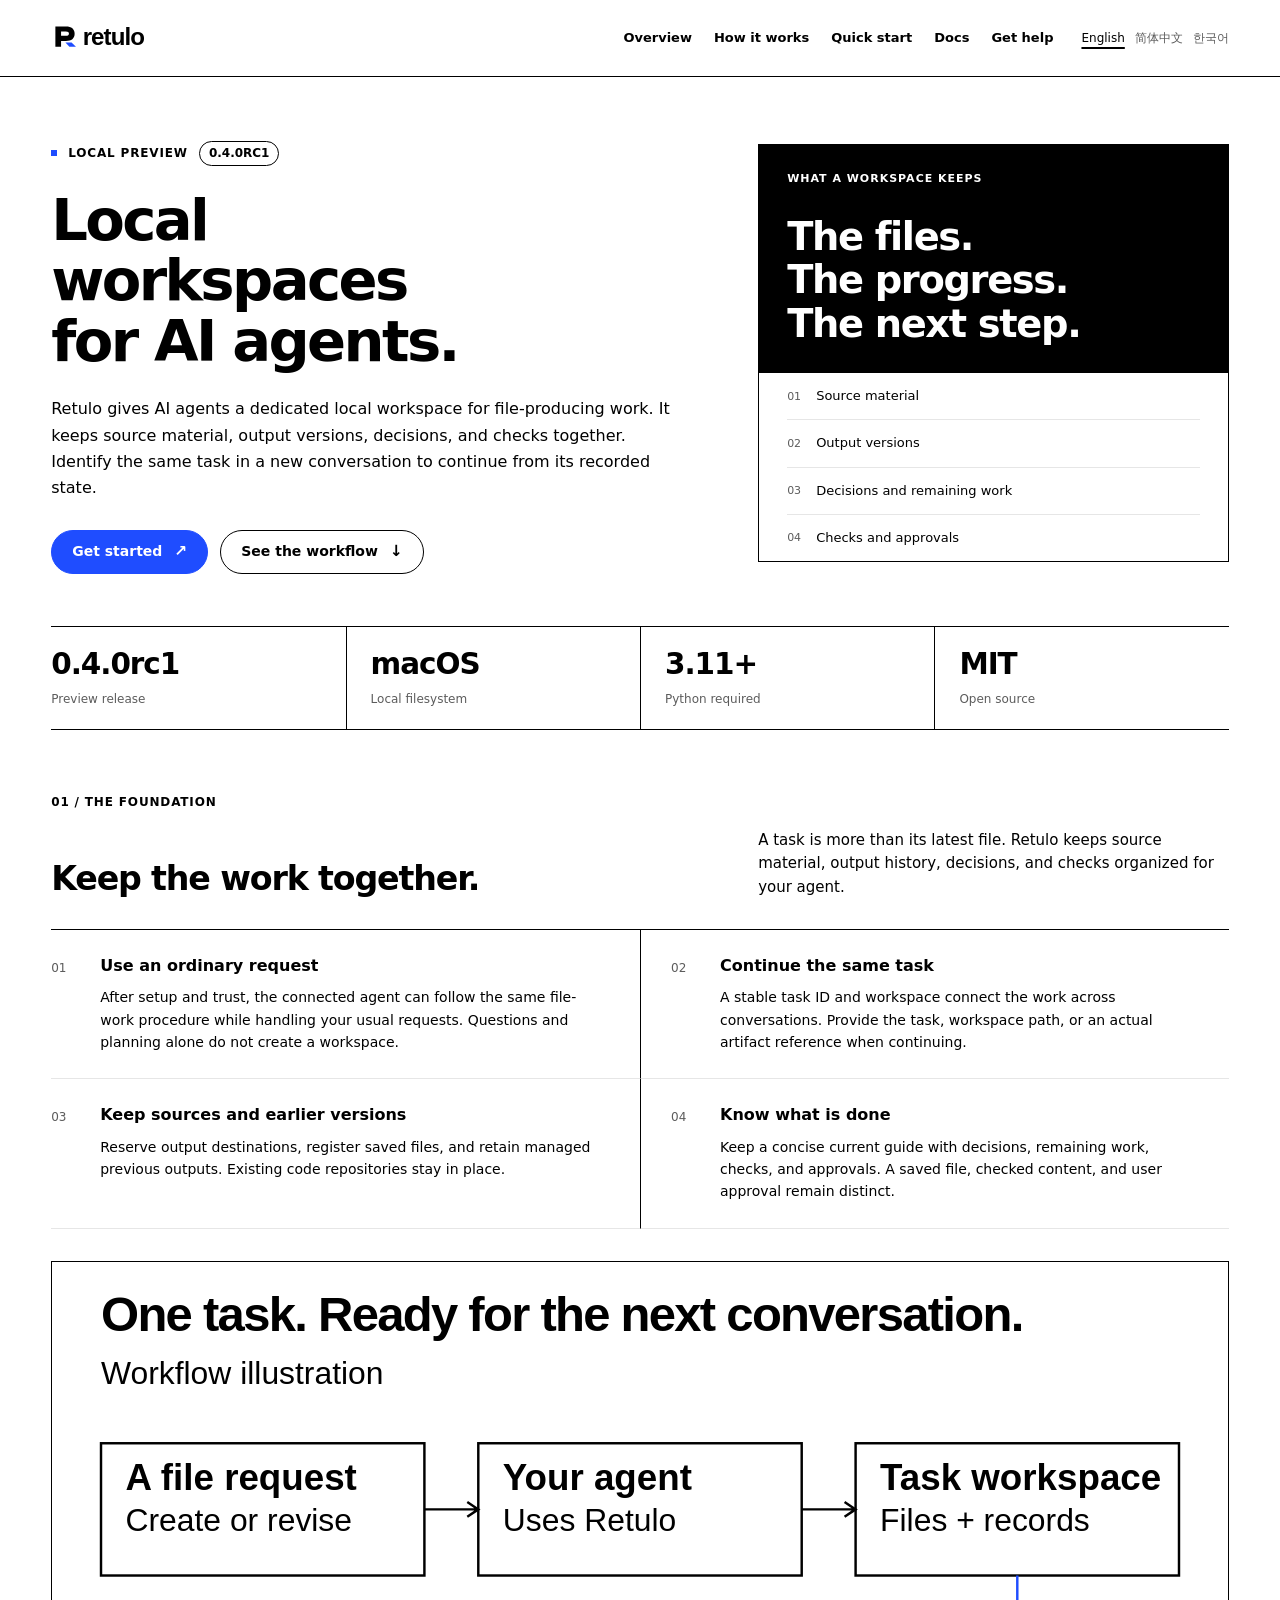
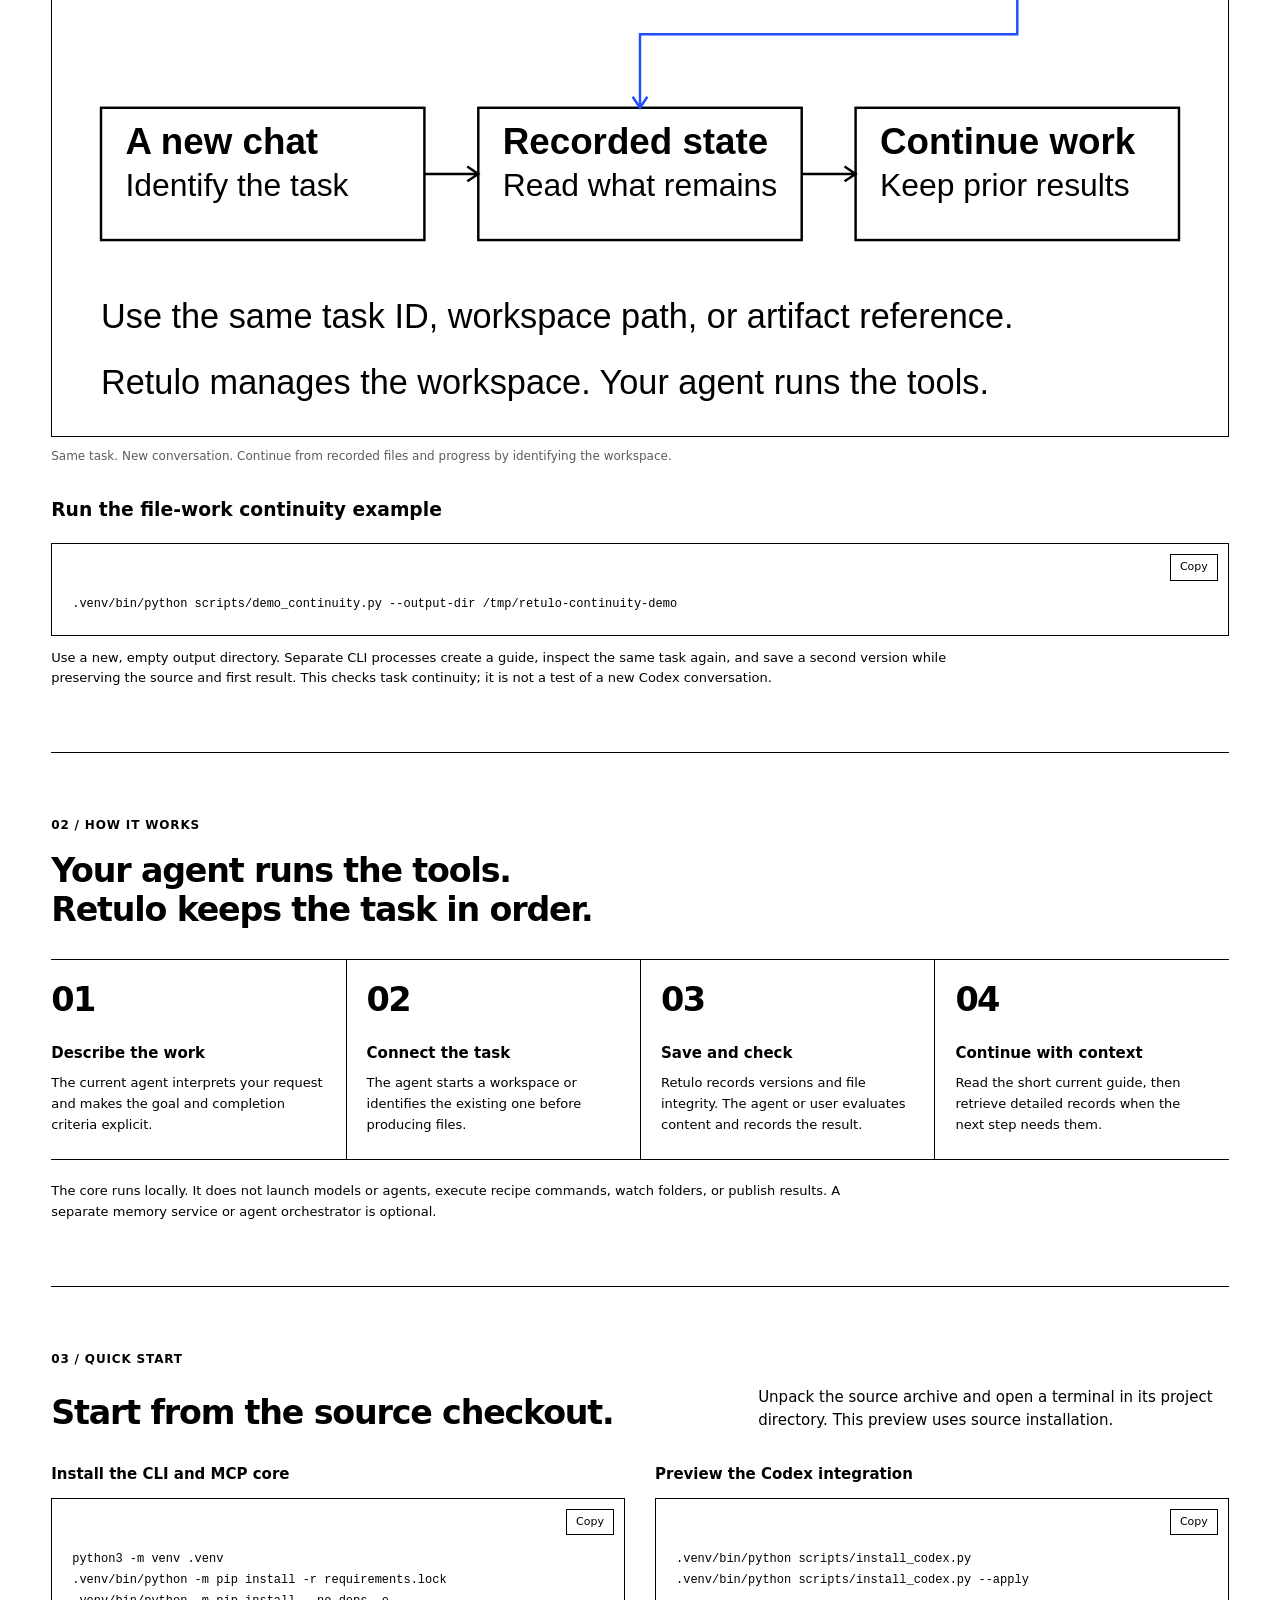
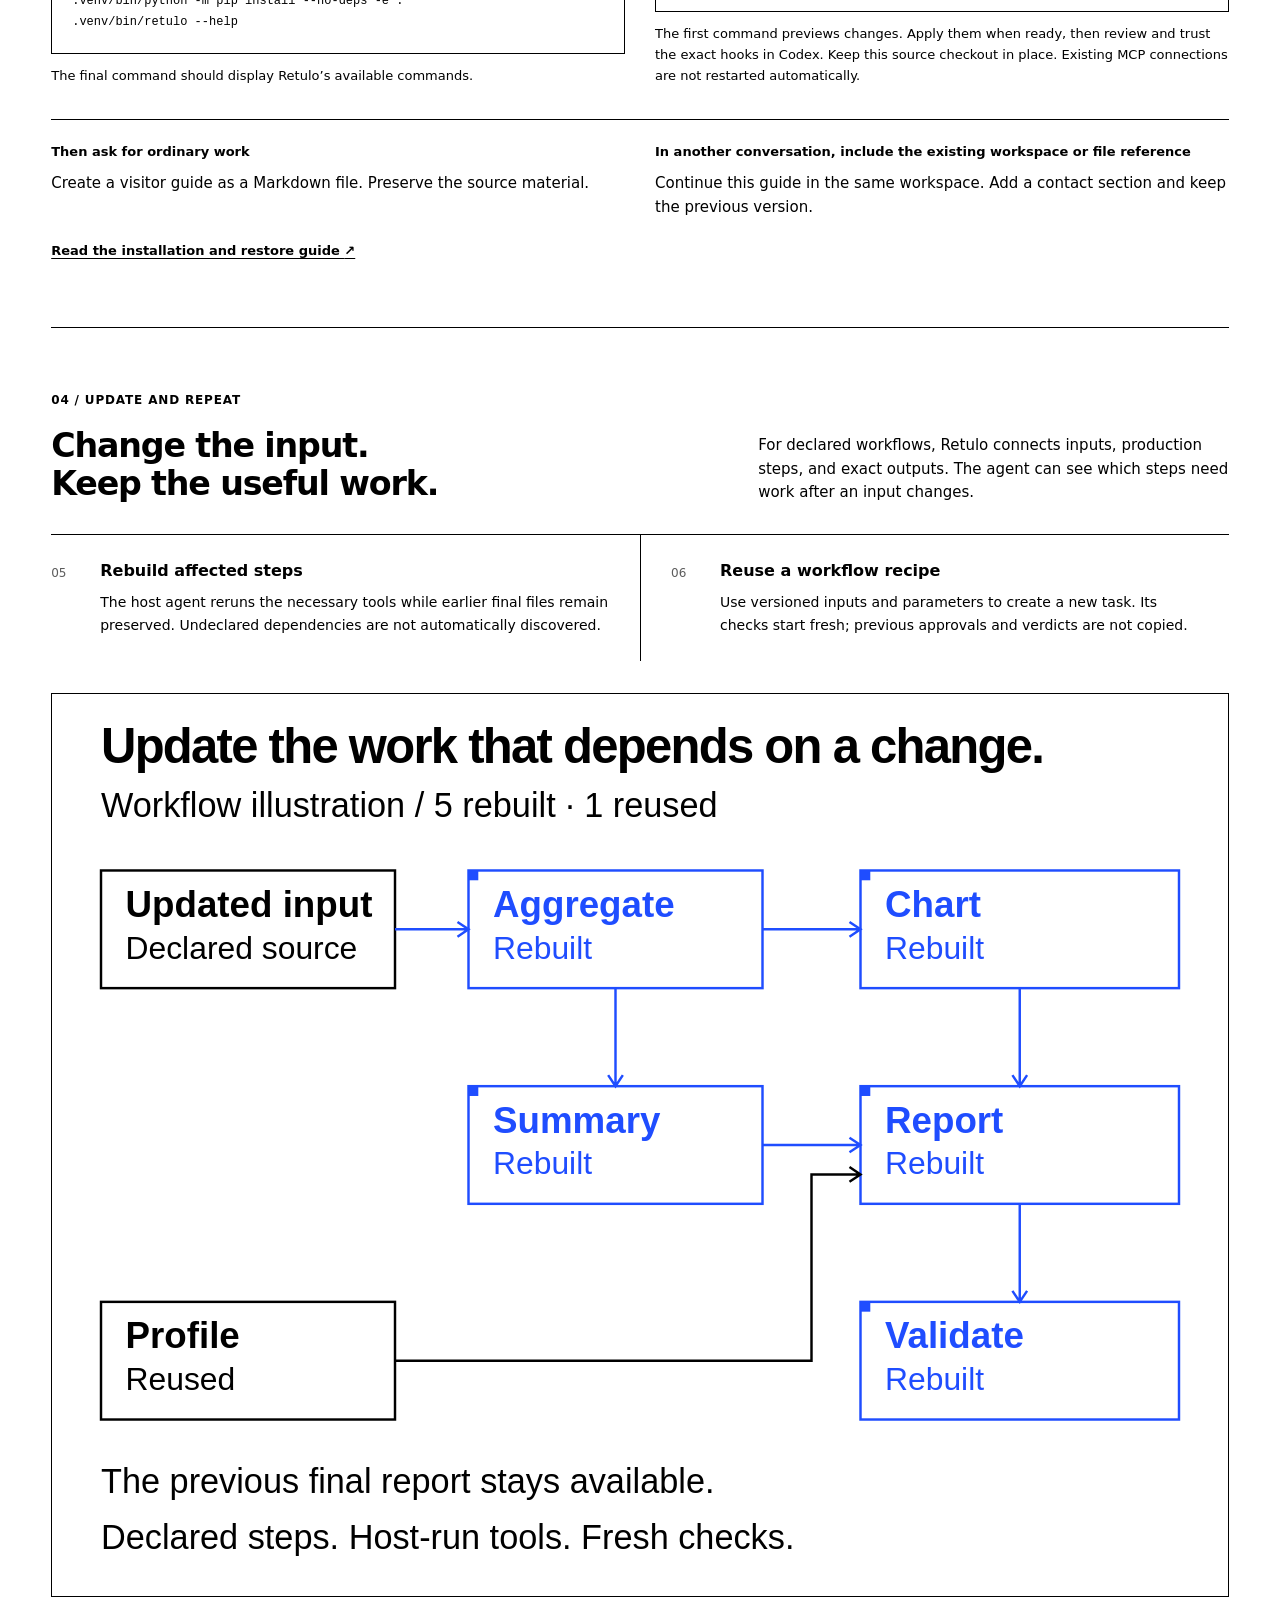
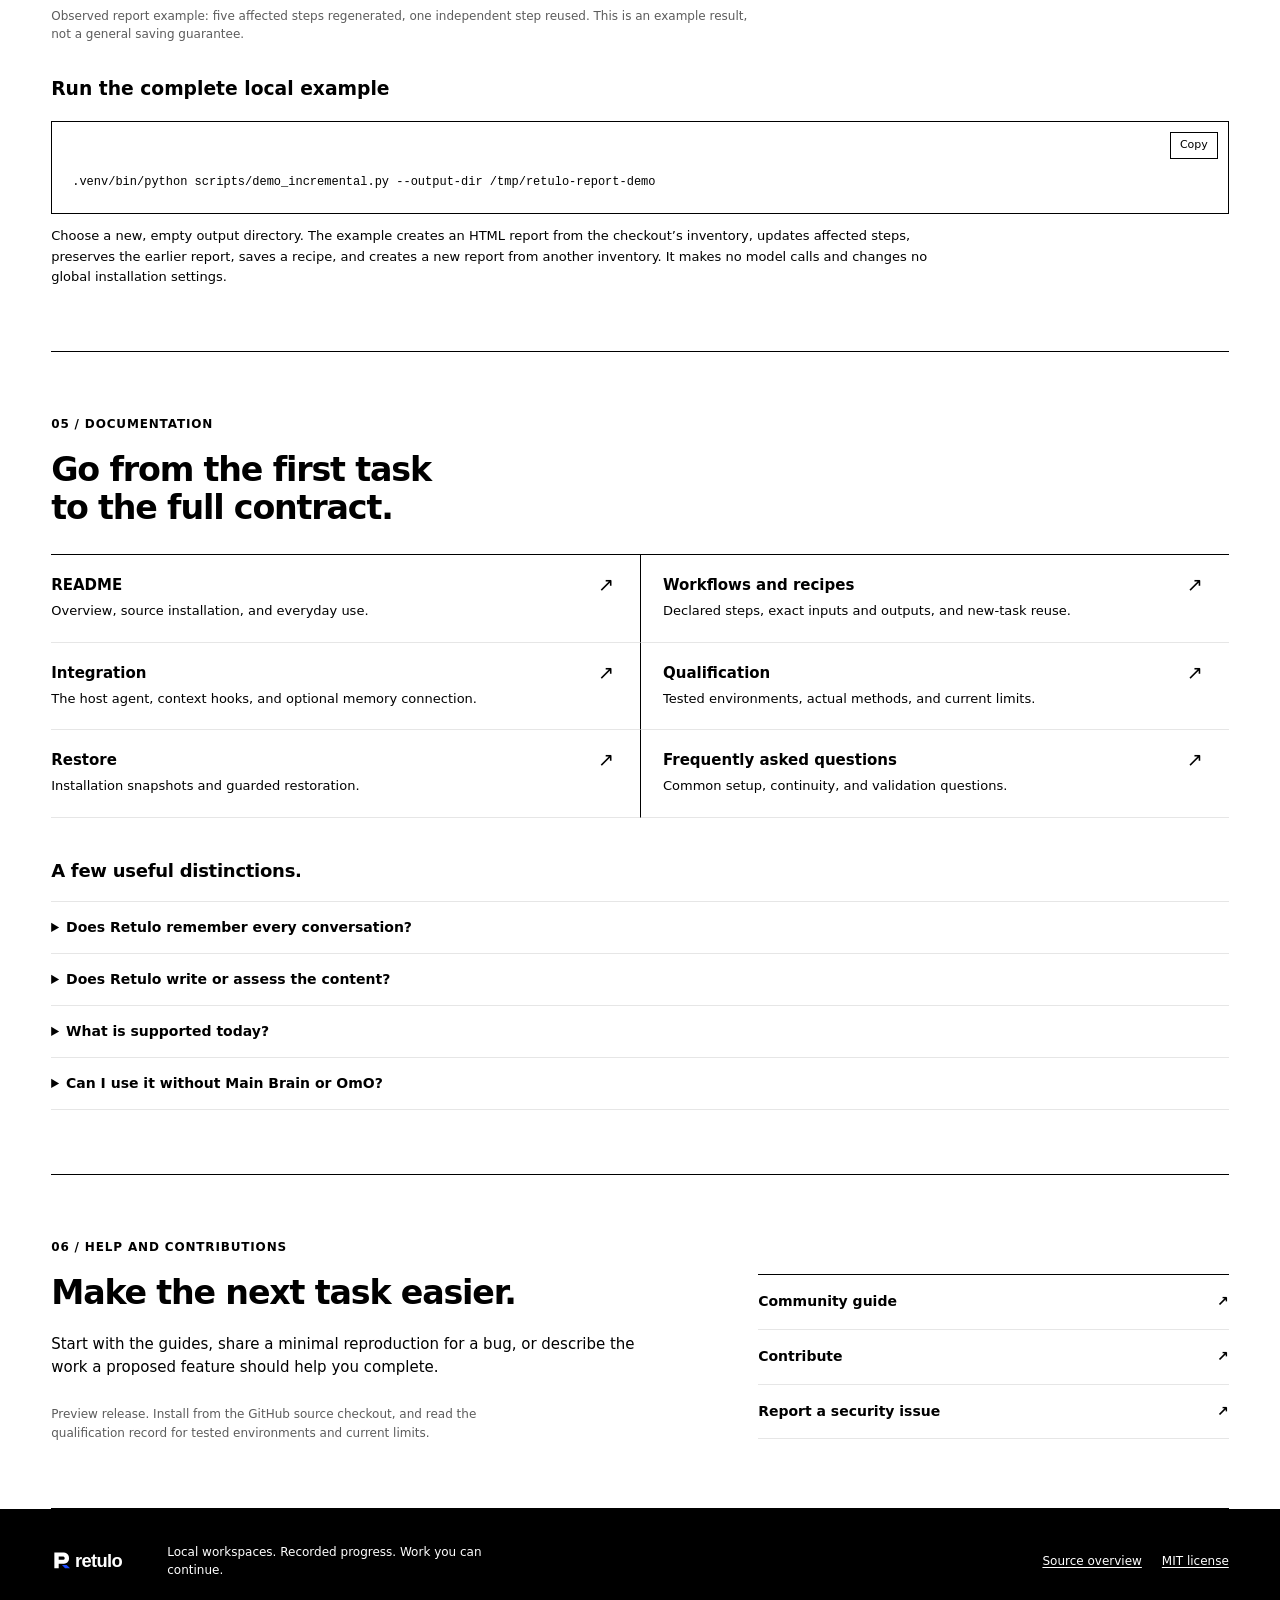
==== site/index.html @ 85da5071 "Publish Retulo 0.4.0rc1: durable workspaces, incremental workflows and recipes" ====
<!doctype html>
<html lang="en">
<head>
  <meta charset="utf-8">
  <meta name="viewport" content="width=device-width,initial-scale=1">
  <title>Retulo — Local workspaces for AI agents</title>
  <meta name="description" content="Keep source material, file versions, decisions and progress together. Continue the same AI agent task across conversations, then update or reuse its workflow.">
  <meta name="color-scheme" content="light">
  <meta property="og:title" content="Retulo — Local workspaces for AI agents">
  <meta property="og:description" content="Keep source material, file versions, decisions and progress together. Continue the same AI agent task across conversations, then update or reuse its workflow.">
  <meta property="og:type" content="website">
  <meta property="og:site_name" content="Retulo">
  <link rel="icon" type="image/svg+xml" href="../assets/brand/symbol.svg">
  <link rel="stylesheet" href="styles.css?v=859941131af3">
  <script defer src="app.js?v=313cf9c6bd0a"></script>
</head>
<body>
<a class="skip-link" href="#main">Skip to content</a>
<header class="site-header"><div class="header-inner wrap">
  <a class="brand" href="#overview" aria-label="Retulo"><img src="../assets/brand/wordmark-light.svg" alt="Retulo" width="126" height="36"></a>
  <nav class="top-nav" aria-label="Overview"><a href="#overview">Overview</a><a href="#how-it-works">How it works</a><a href="#quick-start">Quick start</a><a href="#documentation">Docs</a><a href="#help">Get help</a></nav>
  <nav class="languages" aria-label="Language"><a href="index.html" lang="en" hreflang="en" aria-current="page">English</a><a href="zh-CN/index.html" lang="zh-CN" hreflang="zh-CN">简体中文</a><a href="ko/index.html" lang="ko" hreflang="ko">한국어</a></nav>
</div></header>
<main id="main" class="wrap">
  <section class="hero" id="overview" aria-labelledby="hero-title">
    <div><p class="eyebrow"><span class="status-dot" aria-hidden="true"></span>LOCAL PREVIEW<span class="version-tag">0.4.0rc1</span></p>
      <h1 id="hero-title">Local workspaces<br>for AI agents.</h1><p class="hero-intro">Retulo gives AI agents a dedicated local workspace for file-producing work. It keeps source material, output versions, decisions, and checks together. Identify the same task in a new conversation to continue from its recorded state.</p>
      <div class="hero-actions"><a class="button primary" href="#quick-start">Get started<span class="arrow" aria-hidden="true">↗</span></a><a class="button" href="#how-it-works">See the workflow<span class="arrow" aria-hidden="true">↓</span></a></div>
    </div>
    <aside class="workspace-ledger" aria-label="WHAT A WORKSPACE KEEPS"><div class="ledger-top"><p>WHAT A WORKSPACE KEEPS</p><h2>The files.<br>The progress.<br>The next step.</h2></div><div class="ledger-lines"><div class="ledger-line"><span>01</span><span>Source material</span></div><div class="ledger-line"><span>02</span><span>Output versions</span></div><div class="ledger-line"><span>03</span><span>Decisions and remaining work</span></div><div class="ledger-line"><span>04</span><span>Checks and approvals</span></div></div></aside>
  </section>
  <div class="facts" aria-label="Retulo 0.4.0rc1"><div class="fact"><strong>0.4.0rc1</strong><span>Preview release</span></div><div class="fact"><strong>macOS</strong><span>Local filesystem</span></div><div class="fact"><strong>3.11+</strong><span>Python required</span></div><div class="fact"><strong>MIT</strong><span>Open source</span></div></div>
  <section class="section" aria-labelledby="foundation-title">
    <p class="section-label">01 / THE FOUNDATION</p><div class="section-heading"><h2 id="foundation-title">Keep the work together.</h2><p>A task is more than its latest file. Retulo keeps source material, output history, decisions, and checks organized for your agent.</p></div>
    <div class="features"><article class="feature"><span class="feature-number">01</span><div><h3>Use an ordinary request</h3><p>After setup and trust, the connected agent can follow the same file-work procedure while handling your usual requests. Questions and planning alone do not create a workspace.</p></div></article><article class="feature"><span class="feature-number">02</span><div><h3>Continue the same task</h3><p>A stable task ID and workspace connect the work across conversations. Provide the task, workspace path, or an actual artifact reference when continuing.</p></div></article><article class="feature"><span class="feature-number">03</span><div><h3>Keep sources and earlier versions</h3><p>Reserve output destinations, register saved files, and retain managed previous outputs. Existing code repositories stay in place.</p></div></article><article class="feature"><span class="feature-number">04</span><div><h3>Know what is done</h3><p>Keep a concise current guide with decisions, remaining work, checks, and approvals. A saved file, checked content, and user approval remain distinct.</p></div></article></div>
    <figure class="diagram"><img src="../assets/demo/continuity.svg" alt="A task keeps its source material, versioned outputs and progress when an agent continues it in another conversation using the same task or workspace." loading="lazy"><figcaption>Same task. New conversation. Continue from recorded files and progress by identifying the workspace.</figcaption></figure>
    <div class="demo-code"><h3>Run the file-work continuity example</h3><div class="code-frame">
      <button class="copy-button" type="button" data-copy="continuity-code" data-label="Copy" data-copied="Copied" data-failed="Select and copy the command below." hidden>Copy</button>
      <pre><code id="continuity-code">.venv/bin/python scripts/demo_continuity.py --output-dir /tmp/retulo-continuity-demo</code></pre>
    </div><p>Use a new, empty output directory. Separate CLI processes create a guide, inspect the same task again, and save a second version while preserving the source and first result. This checks task continuity; it is not a test of a new Codex conversation.</p></div>
  </section>
  <section class="section" id="how-it-works" aria-labelledby="how-title">
    <p class="section-label">02 / HOW IT WORKS</p><h2 class="single-heading" id="how-title">Your agent runs the tools.<br>Retulo keeps the task in order.</h2><div class="how-steps"><article class="how-step"><span>01</span><h3>Describe the work</h3><p>The current agent interprets your request and makes the goal and completion criteria explicit.</p></article><article class="how-step"><span>02</span><h3>Connect the task</h3><p>The agent starts a workspace or identifies the existing one before producing files.</p></article><article class="how-step"><span>03</span><h3>Save and check</h3><p>Retulo records versions and file integrity. The agent or user evaluates content and records the result.</p></article><article class="how-step"><span>04</span><h3>Continue with context</h3><p>Read the short current guide, then retrieve detailed records when the next step needs them.</p></article></div><p class="note">The core runs locally. It does not launch models or agents, execute recipe commands, watch folders, or publish results. A separate memory service or agent orchestrator is optional.</p>
  </section>
  <section class="section" id="quick-start" aria-labelledby="quick-title">
    <p class="section-label">03 / QUICK START</p><div class="section-heading"><h2 id="quick-title">Start from the source checkout.</h2><p>Unpack the source archive and open a terminal in its project directory. This preview uses source installation.</p></div>
    <div class="quickstart-grid"><div class="code-section"><h3>Install the CLI and MCP core</h3><div class="code-frame">
      <button class="copy-button" type="button" data-copy="install-code" data-label="Copy" data-copied="Copied" data-failed="Select and copy the command below." hidden>Copy</button>
      <pre><code id="install-code">python3 -m venv .venv
.venv/bin/python -m pip install -r requirements.lock
.venv/bin/python -m pip install --no-deps -e .
.venv/bin/retulo --help</code></pre>
    </div><p>The final command should display Retulo’s available commands.</p></div><div class="code-section"><h3>Preview the Codex integration</h3><div class="code-frame">
      <button class="copy-button" type="button" data-copy="connect-code" data-label="Copy" data-copied="Copied" data-failed="Select and copy the command below." hidden>Copy</button>
      <pre><code id="connect-code">.venv/bin/python scripts/install_codex.py
.venv/bin/python scripts/install_codex.py --apply</code></pre>
    </div><p>The first command previews changes. Apply them when ready, then review and trust the exact hooks in Codex. Keep this source checkout in place. Existing MCP connections are not restarted automatically.</p></div></div>
    <div class="request-examples"><div><h3>Then ask for ordinary work</h3><blockquote>Create a visitor guide as a Markdown file. Preserve the source material.</blockquote></div><div><h3>In another conversation, include the existing workspace or file reference</h3><blockquote>Continue this guide in the same workspace. Add a contact section and keep the previous version.</blockquote></div></div>
    <a class="text-link" href="../docs/RESTORE.md">Read the installation and restore guide <span aria-hidden="true">↗</span></a>
  </section>
  <section class="section" id="examples" aria-labelledby="workflow-title">
    <p class="section-label">04 / UPDATE AND REPEAT</p><div class="section-heading"><h2 id="workflow-title">Change the input.<br>Keep the useful work.</h2><p>For declared workflows, Retulo connects inputs, production steps, and exact outputs. The agent can see which steps need work after an input changes.</p></div>
    <div class="features workflow-features"><article class="feature"><span class="feature-number">05</span><div><h3>Rebuild affected steps</h3><p>The host agent reruns the necessary tools while earlier final files remain preserved. Undeclared dependencies are not automatically discovered.</p></div></article><article class="feature"><span class="feature-number">06</span><div><h3>Reuse a workflow recipe</h3><p>Use versioned inputs and parameters to create a new task. Its checks start fresh; previous approvals and verdicts are not copied.</p></div></article></div>
    <figure class="diagram"><img src="../assets/demo/workflow.svg" alt="Declared input changes affect linked workflow steps while an independent step can be reused and the previous final report remains preserved." loading="lazy"><figcaption>Observed report example: five affected steps regenerated, one independent step reused. This is an example result, not a general saving guarantee.</figcaption></figure>
    <div class="demo-code"><h3>Run the complete local example</h3><div class="code-frame">
      <button class="copy-button" type="button" data-copy="demo-code" data-label="Copy" data-copied="Copied" data-failed="Select and copy the command below." hidden>Copy</button>
      <pre><code id="demo-code">.venv/bin/python scripts/demo_incremental.py --output-dir /tmp/retulo-report-demo</code></pre>
    </div><p>Choose a new, empty output directory. The example creates an HTML report from the checkout’s inventory, updates affected steps, preserves the earlier report, saves a recipe, and creates a new report from another inventory. It makes no model calls and changes no global installation settings.</p></div>
  </section>
  <section class="section" id="documentation" aria-labelledby="docs-title">
    <p class="section-label">05 / DOCUMENTATION</p><h2 class="single-heading" id="docs-title">Go from the first task<br>to the full contract.</h2>
    <ul class="document-list"><li><a href="../README.md"><span><strong>README</strong><small>Overview, source installation, and everyday use.</small></span><span class="arrow" aria-hidden="true">↗</span></a></li><li><a href="../docs/WORKFLOWS.md"><span><strong>Workflows and recipes</strong><small>Declared steps, exact inputs and outputs, and new-task reuse.</small></span><span class="arrow" aria-hidden="true">↗</span></a></li><li><a href="../docs/INTEGRATIONS.md"><span><strong>Integration</strong><small>The host agent, context hooks, and optional memory connection.</small></span><span class="arrow" aria-hidden="true">↗</span></a></li><li><a href="../docs/QUALIFICATION.md"><span><strong>Qualification</strong><small>Tested environments, actual methods, and current limits.</small></span><span class="arrow" aria-hidden="true">↗</span></a></li><li><a href="../docs/RESTORE.md"><span><strong>Restore</strong><small>Installation snapshots and guarded restoration.</small></span><span class="arrow" aria-hidden="true">↗</span></a></li><li><a href="../docs/FAQ.md"><span><strong>Frequently asked questions</strong><small>Common setup, continuity, and validation questions.</small></span><span class="arrow" aria-hidden="true">↗</span></a></li></ul><div class="faq"><h3>A few useful distinctions.</h3><details><summary>Does Retulo remember every conversation?</summary><p>Retulo records managed tasks, files, and progress. To continue across conversations, identify the same task or workspace. The core does not reconstruct conversations it has not received.</p></details><details><summary>Does Retulo write or assess the content?</summary><p>The current agent interprets the request and runs its tools. Retulo manages the workspace and records file integrity, checks, and approvals. Recorded checks do not guarantee content quality.</p></details><details><summary>What is supported today?</summary><p>The qualified target is macOS with a local filesystem, using Python 3.11 or later. Other operating systems, network storage, multiple hosts, and other clients need separate validation.</p></details><details><summary>Can I use it without Main Brain or OmO?</summary><p>Yes. The core works without a memory service or an additional agent orchestrator. Those are optional integrations.</p></details></div>
  </section>
  <section class="section" id="help" aria-labelledby="help-title">
    <p class="section-label">06 / HELP AND CONTRIBUTIONS</p><div class="help-layout"><div><h2 class="single-heading" id="help-title">Make the next task easier.</h2><p>Start with the guides, share a minimal reproduction for a bug, or describe the work a proposed feature should help you complete.</p><p class="publication-note">Preview release. Install from the GitHub source checkout, and read the qualification record for tested environments and current limits.</p></div><nav class="help-links" aria-label="Get help"><a href="../docs/COMMUNITY.md">Community guide<span aria-hidden="true">↗</span></a><a href="../CONTRIBUTING.md">Contribute<span aria-hidden="true">↗</span></a><a href="../SECURITY.md">Report a security issue<span aria-hidden="true">↗</span></a></nav></div>
  </section>
</main>
<footer class="site-footer"><div class="footer-inner wrap"><div class="footer-brand"><img src="../assets/brand/wordmark-dark.svg" alt="Retulo" width="96" height="30"><p>Local workspaces. Recorded progress. Work you can continue.</p></div><div class="footer-links"><a href="../README.md">Source overview</a><a href="../LICENSE">MIT license</a></div></div></footer>
<p class="visually-hidden" id="copy-status" role="status" aria-live="polite"></p>
</body>
</html>
---- site/styles.css ----
:root{color-scheme:light;--paper:#fff;--ink:#000;--muted:#5c5c5c;--signal:#1f4dff;--rule:#000;--soft-rule:#e6e6e6;font-family:Inter,-apple-system,BlinkMacSystemFont,"Segoe UI","Noto Sans SC","Apple SD Gothic Neo",system-ui,sans-serif;font-synthesis:none;font-size:16px;line-height:1.55}*{box-sizing:border-box}html{scroll-behavior:smooth;scroll-padding-top:6rem}body{margin:0;background:var(--paper);color:var(--ink)}a{color:inherit;text-decoration-thickness:1px;text-underline-offset:.2em}a:hover{text-decoration-color:var(--signal)}button,input{font:inherit}button,a{-webkit-tap-highlight-color:transparent}a:focus-visible,button:focus-visible,summary:focus-visible{outline:3px solid var(--signal);outline-offset:5px}img{max-width:100%;height:auto;display:block}.wrap{width:min(1240px,100% - clamp(40px,8vw,112px));margin-inline:auto}.skip-link{position:absolute;left:20px;top:-100px;z-index:9;background:var(--paper);border:1px solid var(--ink);padding:10px 16px}.skip-link:focus{top:10px}.site-header{border-bottom:1px solid var(--rule);background:var(--paper)}.header-inner{min-height:76px;display:flex;align-items:center;gap:28px}.brand{width:126px;flex:0 0 126px;text-decoration:none}.brand img{width:126px;max-height:36px}.top-nav{display:flex;align-items:center;gap:22px;margin-left:auto;font-size:.8125rem;font-weight:600;white-space:nowrap}.top-nav a{text-decoration:none}.top-nav a:hover{color:var(--signal)}.languages{display:flex;gap:10px;font-size:.75rem;white-space:nowrap}.languages a{padding:5px 0;text-decoration:none;color:var(--muted)}.languages a[aria-current=page]{color:var(--ink);text-decoration:underline;text-decoration-thickness:2px;text-underline-offset:5px}.hero{display:grid;grid-template-columns:minmax(0,7fr) minmax(0,5fr);gap:48px;align-items:start;padding-block:64px 52px}.eyebrow,.section-label{font-size:.75rem;line-height:1.4;font-weight:650;letter-spacing:.07em;text-transform:uppercase}.eyebrow{display:flex;align-items:center;gap:11px;margin:0 0 25px}.status-dot{width:6px;height:6px;background:var(--signal);display:inline-block}.version-tag{border:1px solid var(--ink);border-radius:999px;padding:3px 9px;letter-spacing:0;font-variant-numeric:tabular-nums}.hero h1{font-size:clamp(2.4rem,4.5vw,4rem);letter-spacing:-.045em;line-height:1.05;font-weight:700;margin:0 0 24px;max-width:13ch}.hero-intro{font-size:1rem;line-height:1.65;max-width:62ch;margin:0}.hero-actions{display:flex;flex-wrap:wrap;gap:12px;margin-top:28px}.button{display:inline-flex;align-items:center;justify-content:center;gap:12px;min-height:44px;padding:10px 20px;border:1px solid var(--ink);border-radius:999px;text-decoration:none;font-size:.875rem;font-weight:600;line-height:1.4;transition:background-color 120ms ease-out,color 120ms ease-out}.button:hover{background:var(--ink);color:var(--paper);text-decoration:none}.button.primary{background:var(--signal);border-color:var(--signal);color:#fff}.button.primary:hover{background:var(--ink);border-color:var(--ink)}.arrow{font-size:1.1em;line-height:1}.workspace-ledger{margin-top:3px;border:1px solid var(--ink)}.ledger-top{padding:25px 28px 28px;background:var(--ink);color:var(--paper)}.ledger-top p{margin:0 0 28px;font-size:.6875rem;font-weight:600;letter-spacing:.09em}.ledger-top h2{margin:0;font-weight:600;font-size:clamp(1.8rem,3vw,2.6rem);line-height:1.13;letter-spacing:-.035em}.ledger-lines{padding:0 28px}.ledger-line{display:flex;align-items:center;gap:15px;padding:13px 0;border-top:1px solid var(--soft-rule);font-size:.8125rem}.ledger-line:first-child{border-top:0}.ledger-line span:first-child{font-size:.6875rem;font-variant-numeric:tabular-nums;color:var(--muted)}.facts{display:grid;grid-template-columns:repeat(4,minmax(0,1fr));border-top:1px solid var(--ink);border-bottom:1px solid var(--ink)}.fact{padding:21px 24px 21px 0}.fact+.fact{border-left:1px solid var(--ink);padding-left:24px}.fact strong{display:block;font-size:clamp(1.65rem,2.3vw,2rem);line-height:1.15;letter-spacing:-.035em;font-weight:600;font-variant-numeric:tabular-nums}.fact span{display:block;margin-top:8px;font-size:.75rem;color:var(--muted)}.section{padding-block:64px;border-bottom:1px solid var(--rule)}.section-label{margin:0 0 18px}.section-heading{display:grid;grid-template-columns:minmax(0,7fr) minmax(0,5fr);gap:48px;align-items:end;margin-bottom:30px}.section-heading h2,.single-heading{font-size:clamp(1.6rem,2.6vw,2.35rem);font-weight:600;line-height:1.16;letter-spacing:-.035em;margin:0}.section-heading p{font-size:.9375rem;margin:0;max-width:56ch}.features{display:grid;grid-template-columns:repeat(2,minmax(0,1fr));border-top:1px solid var(--ink)}.feature{display:grid;grid-template-columns:35px minmax(0,1fr);gap:14px;padding:25px 30px 25px 0;border-bottom:1px solid var(--soft-rule)}.feature:nth-child(even){border-left:1px solid var(--ink);padding-left:30px}.feature-number{font-size:.75rem;font-variant-numeric:tabular-nums;color:var(--muted);padding-top:4px}.feature h3{font-size:1rem;line-height:1.4;font-weight:600;margin:0 0 9px}.feature p{font-size:.875rem;line-height:1.6;margin:0;max-width:62ch}.diagram{margin:32px 0 0}.diagram img{width:100%;border:1px solid var(--ink);background:#fff}.diagram figcaption{font-size:.75rem;color:var(--muted);margin-top:10px;max-width:94ch}.how-steps{display:grid;grid-template-columns:repeat(4,minmax(0,1fr));border-top:1px solid var(--ink);border-bottom:1px solid var(--ink);margin-top:30px}.how-step{padding:23px 20px 23px 0}.how-step+.how-step{border-left:1px solid var(--ink);padding-left:20px}.how-step>span{font-size:2.1rem;line-height:1;font-weight:600;letter-spacing:-.05em;font-variant-numeric:tabular-nums}.how-step h3{font-size:.9375rem;line-height:1.4;margin:24px 0 9px;font-weight:600}.how-step p{font-size:.8125rem;margin:0;line-height:1.6}.note{font-size:.8125rem;max-width:100ch;line-height:1.65;margin:20px 0 0}.quickstart-grid{display:grid;grid-template-columns:repeat(2,minmax(0,1fr));gap:30px}.code-section h3{font-size:.9375rem;font-weight:600;margin:0 0 12px}.code-frame{border:1px solid var(--ink);position:relative;background:var(--paper)}pre{margin:0;padding:50px 20px 20px;overflow-x:auto;white-space:pre;font-size:.75rem;line-height:1.75;tab-size:2;font-family:"SFMono-Regular",Consolas,"Liberation Mono",monospace;max-width:100%;scrollbar-width:thin}code{font-family:"SFMono-Regular",Consolas,"Liberation Mono",monospace;font-size:.92em}pre code{font-size:inherit}.copy-button{position:absolute;top:10px;right:10px;border:1px solid var(--ink);border-radius:0;background:var(--paper);color:var(--ink);padding:4px 9px;font-size:.6875rem;line-height:1.5;cursor:pointer;transition:background-color 120ms ease-out,color 120ms ease-out}.copy-button:hover{background:var(--ink);color:var(--paper)}.code-section>p{font-size:.8125rem;line-height:1.6;margin:12px 0 0;max-width:72ch}.request-examples{border-top:1px solid var(--ink);margin-top:32px;padding-top:22px;display:grid;grid-template-columns:1fr 1fr;gap:30px}.request-examples h3{font-size:.8125rem;line-height:1.5;margin:0 0 10px;font-weight:600}.request-examples blockquote{margin:0;font-size:.9375rem;line-height:1.6;max-width:62ch}.text-link{font-size:.8125rem;font-weight:600;display:inline-block;margin-top:22px}.workflow-features{margin-top:30px}.workflow-features .feature{border-bottom:0}.demo-code{margin-top:30px}.demo-code .code-frame{max-width:100%}.demo-code p{font-size:.8125rem;margin:12px 0 0;max-width:110ch}.document-list{list-style:none;margin:26px 0 0;padding:0;border-top:1px solid var(--ink);display:grid;grid-template-columns:repeat(2,minmax(0,1fr))}.document-list li{border-bottom:1px solid var(--soft-rule)}.document-list li:nth-child(even){border-left:1px solid var(--ink)}.document-list a{display:grid;grid-template-columns:minmax(0,1fr) 20px;gap:12px;padding:20px 22px 20px 0;text-decoration:none;height:100%;transition:background-color 120ms ease-out,color 120ms ease-out}.document-list li:nth-child(even) a{padding-left:22px}.document-list a:hover{background:var(--ink);color:var(--paper)}.document-list strong{display:block;font-size:.9375rem;line-height:1.4;font-weight:600}.document-list small{display:block;font-size:.8125rem;font-weight:400;line-height:1.6;margin-top:5px}.document-list .arrow{font-size:1.2rem;align-self:start}.faq{margin-top:40px}.faq>h3{font-size:1.125rem;line-height:1.4;font-weight:600;margin:0 0 18px;letter-spacing:-.015em}.faq details{border-top:1px solid var(--soft-rule);padding:15px 0}.faq details:last-child{border-bottom:1px solid var(--soft-rule)}.faq summary{cursor:pointer;font-size:.875rem;font-weight:600;line-height:1.5;padding-right:12px}.faq details p{font-size:.875rem;line-height:1.65;max-width:94ch;margin:13px 0 0}.help-layout{display:grid;grid-template-columns:minmax(0,7fr) minmax(0,5fr);gap:48px}.help-layout p{font-size:.9375rem;max-width:62ch;margin:20px 0 0}.help-links{display:flex;flex-direction:column;border-top:1px solid var(--ink)}.help-links a{padding:16px 0;border-bottom:1px solid var(--soft-rule);font-size:.875rem;font-weight:600;display:flex;justify-content:space-between;gap:20px;text-decoration:none}.help-links a:hover{color:var(--signal)}.publication-note{font-size:.75rem!important;line-height:1.6!important;color:var(--muted);margin-top:26px!important}.site-footer{background:var(--ink);color:var(--paper);padding-block:34px}.footer-inner{display:flex;gap:24px;align-items:center;justify-content:space-between}.footer-brand{display:flex;align-items:center;gap:20px}.footer-brand img{width:96px;max-height:31px}.footer-brand p{font-size:.75rem;margin:0;max-width:42ch}.footer-links{display:flex;gap:20px;font-size:.75rem;white-space:nowrap}.visually-hidden{position:absolute;width:1px;height:1px;margin:-1px;padding:0;overflow:hidden;clip:rect(0,0,0,0);white-space:nowrap;border:0}html[lang=zh-CN] h1{letter-spacing:-.04em;max-width:14ch;line-height:1.16}html[lang=ko] h1{letter-spacing:-.055em;max-width:17ch;line-height:1.17}html[lang=zh-CN] .section-heading h2,html[lang=ko] .section-heading h2,html[lang=zh-CN] .single-heading,html[lang=ko] .single-heading{line-height:1.3;word-break:keep-all}
@media(min-width:1100px){.site-header{position:sticky;top:0;z-index:5}}@media(max-width:1100px){.header-inner{gap:22px;flex-wrap:wrap;padding-block:18px}.top-nav{order:3;width:100%;margin:0;justify-content:space-between;gap:14px;padding-top:12px;border-top:1px solid var(--soft-rule)}.languages{margin-left:auto}.hero,.section-heading,.help-layout{gap:30px}.hero{padding-top:45px}.ledger-top{padding:24px}.ledger-lines{padding-inline:24px}.how-step{padding-right:14px}.how-step+.how-step{padding-left:14px}}@media(max-width:720px){html{scroll-padding-top:24px}.wrap{width:calc(100% - 40px)}.header-inner{min-height:0;padding-block:17px;gap:14px}.brand,.brand img{width:106px}.brand{flex-basis:106px}.languages{gap:12px;font-size:.6875rem}.top-nav{font-size:.75rem;gap:10px;overflow-wrap:anywhere}.top-nav a:nth-child(2){display:none}.hero{grid-template-columns:1fr;gap:32px;padding-block:37px}.hero h1{max-width:100%;font-size:clamp(2.45rem,9vw,3.65rem);margin-bottom:20px}.hero-intro{max-width:100%;font-size:.9375rem;line-height:1.7}.eyebrow{margin-bottom:23px;font-size:.6875rem}.workspace-ledger{display:grid;grid-template-columns:minmax(0,1fr) minmax(0,1fr);margin:0}.ledger-top{padding:20px}.ledger-top p{font-size:.5625rem;margin-bottom:23px}.ledger-top h2{font-size:clamp(1.5rem,6.4vw,2.2rem)}.ledger-lines{padding-inline:15px;align-self:center}.ledger-line{font-size:.6875rem;gap:10px;padding-block:10px}.ledger-line span:first-child{font-size:.625rem}.facts{grid-template-columns:repeat(2,minmax(0,1fr))}.fact{padding:19px 16px 19px 0}.fact+.fact{padding-left:18px}.fact:nth-child(3){border-left:0;border-top:1px solid var(--ink);padding-left:0}.fact:nth-child(4){border-top:1px solid var(--ink)}.fact strong{font-size:1.55rem}.fact span{font-size:.6875rem;margin-top:7px}.section{padding-block:44px}.section-label{font-size:.6875rem;margin-bottom:16px}.section-heading,.help-layout{grid-template-columns:1fr;gap:18px;margin-bottom:25px}.section-heading h2,.single-heading{font-size:1.85rem;line-height:1.16;max-width:100%}.section-heading p{font-size:.875rem;line-height:1.65}.features{grid-template-columns:1fr}.feature{padding:21px 0;grid-template-columns:24px minmax(0,1fr);gap:12px}.feature:nth-child(even){border-left:0;padding-left:0}.feature h3{font-size:.9375rem}.feature p{font-size:.8125rem;line-height:1.65}.diagram{margin-top:26px}.diagram figcaption{font-size:.6875rem;line-height:1.65}.how-steps{grid-template-columns:repeat(2,minmax(0,1fr));margin-top:26px}.how-step{padding:21px 16px 22px 0}.how-step+.how-step{padding-left:17px}.how-step:nth-child(3){border-left:0;border-top:1px solid var(--ink);padding-left:0}.how-step:nth-child(4){border-top:1px solid var(--ink)}.how-step>span{font-size:1.9rem}.how-step h3{font-size:.875rem;margin-top:20px}.how-step p{font-size:.75rem;line-height:1.65}.note{font-size:.75rem;line-height:1.7}.quickstart-grid,.request-examples{grid-template-columns:minmax(0,1fr);gap:26px}.code-section{min-width:0}.code-section h3{font-size:.875rem}pre{font-size:.6875rem;padding-inline:14px}.code-section>p,.demo-code p{font-size:.75rem;line-height:1.7}.request-examples{padding-top:22px;margin-top:27px}.request-examples h3{font-size:.75rem}.request-examples blockquote{font-size:.875rem}.workflow-features .feature:first-child{border-bottom:1px solid var(--soft-rule)}.document-list{grid-template-columns:1fr}.document-list li:nth-child(even){border-left:0}.document-list a,.document-list li:nth-child(even) a{padding:18px 0}.document-list strong{font-size:.875rem}.document-list small{font-size:.75rem}.faq{margin-top:32px}.faq>h3{font-size:1rem}.faq summary{font-size:.8125rem}.faq details p{font-size:.8125rem}.help-layout{margin-bottom:0}.help-layout p{font-size:.875rem;margin-top:17px}.help-links a{font-size:.8125rem}.publication-note{font-size:.6875rem!important}.footer-inner{flex-direction:column;align-items:flex-start;gap:22px}.footer-brand{align-items:flex-start;gap:18px}.footer-brand p{font-size:.6875rem;max-width:30ch}.footer-links{font-size:.6875rem;flex-wrap:wrap}.button{font-size:.8125rem;padding-inline:17px}.text-link{font-size:.75rem}html[lang=zh-CN] h1{font-size:clamp(2.25rem,8vw,3.5rem)}html[lang=ko] h1{font-size:clamp(2.1rem,7.4vw,3.2rem)}html[lang=ko] .section-heading h2,html[lang=zh-CN] .section-heading h2{font-size:1.75rem}}@media(max-width:380px){.wrap{width:calc(100% - 32px)}.top-nav{font-size:.6875rem}.brand,.brand img{width:94px}.brand{flex-basis:94px}.languages{gap:9px}.ledger-top{padding:17px}.ledger-lines{padding-inline:12px}.ledger-line{font-size:.625rem;gap:8px}.ledger-top p{font-size:.625rem}.hero h1{font-size:2.3rem}.button{font-size:.75rem;padding-inline:15px}}@media(prefers-reduced-motion:reduce){html{scroll-behavior:auto}*,*::before,*::after{transition:none!important;animation:none!important}}@media(pointer:coarse){.top-nav a,.languages a,.footer-links a{min-height:44px;display:inline-flex;align-items:center}.copy-button{min-height:44px;min-width:60px}}

html[lang=ko] p,html[lang=ko] blockquote,html[lang=ko] summary{word-break:keep-all;overflow-wrap:anywhere}
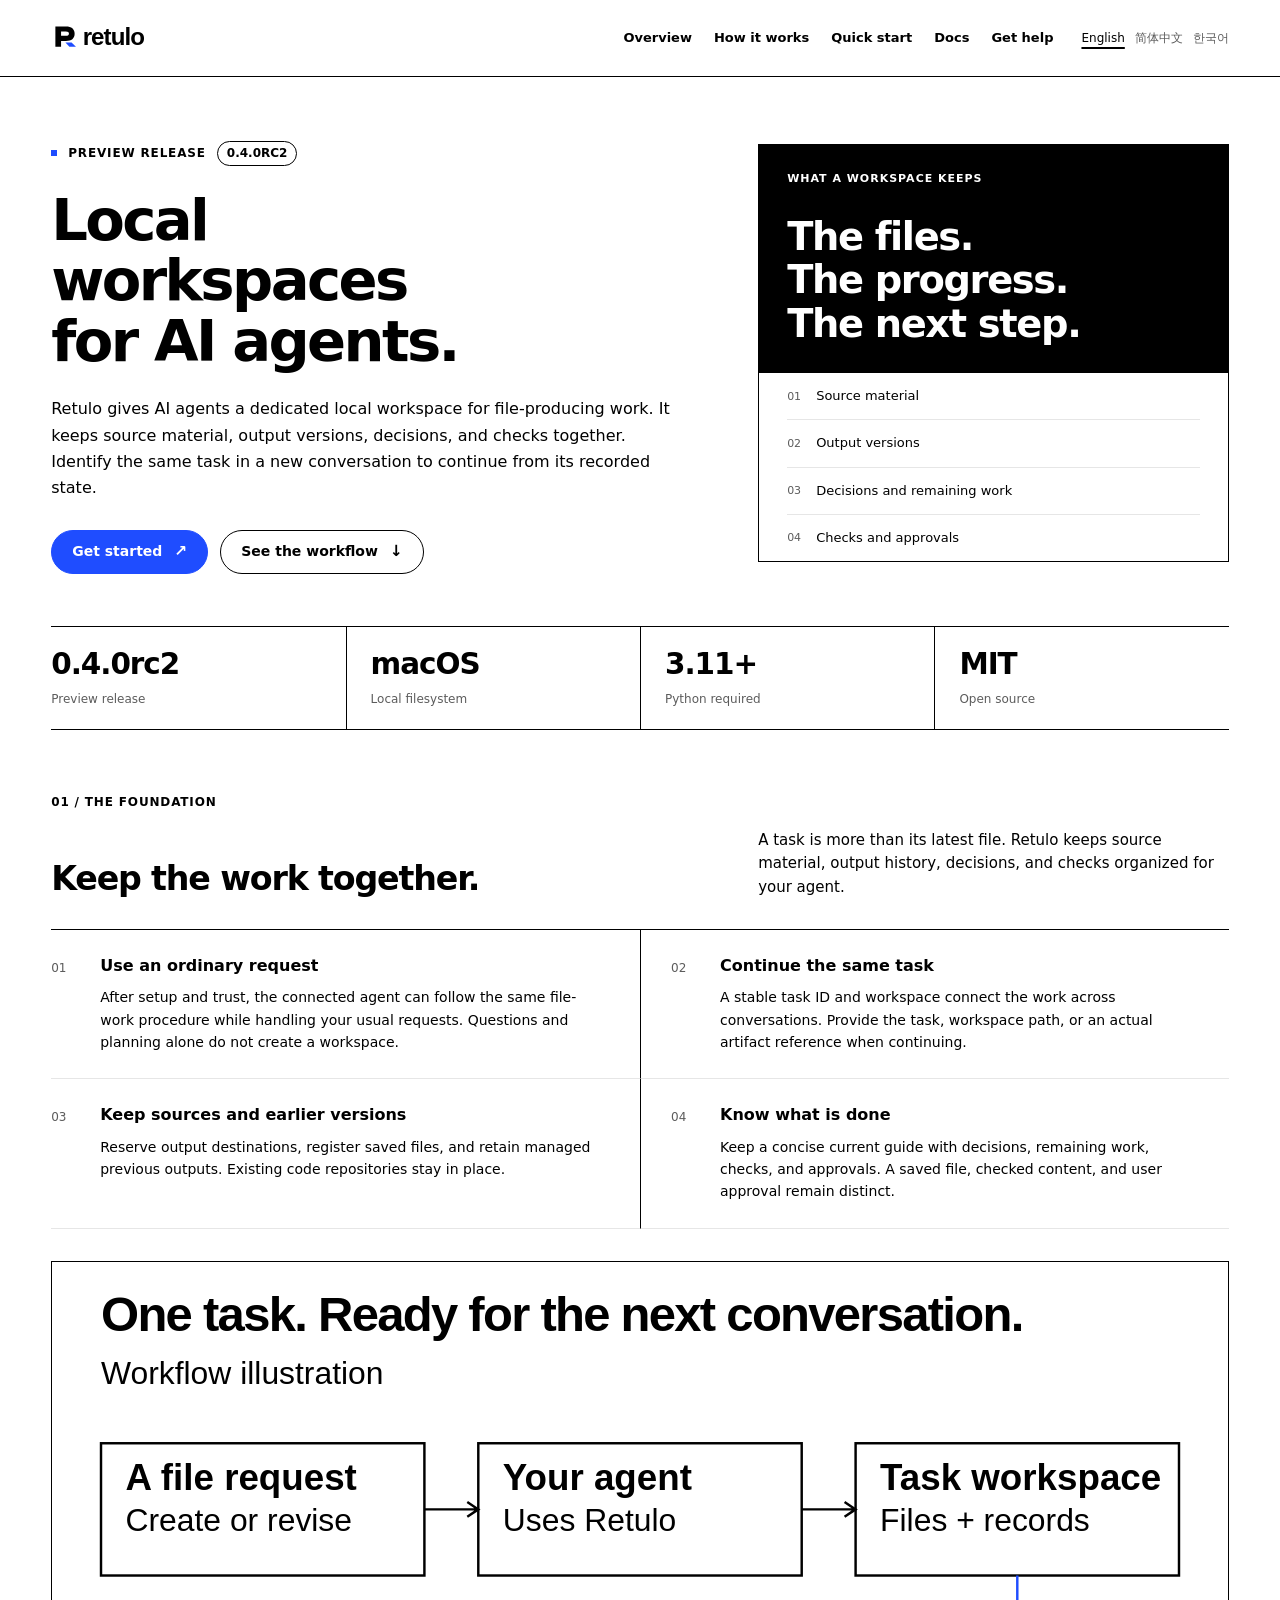
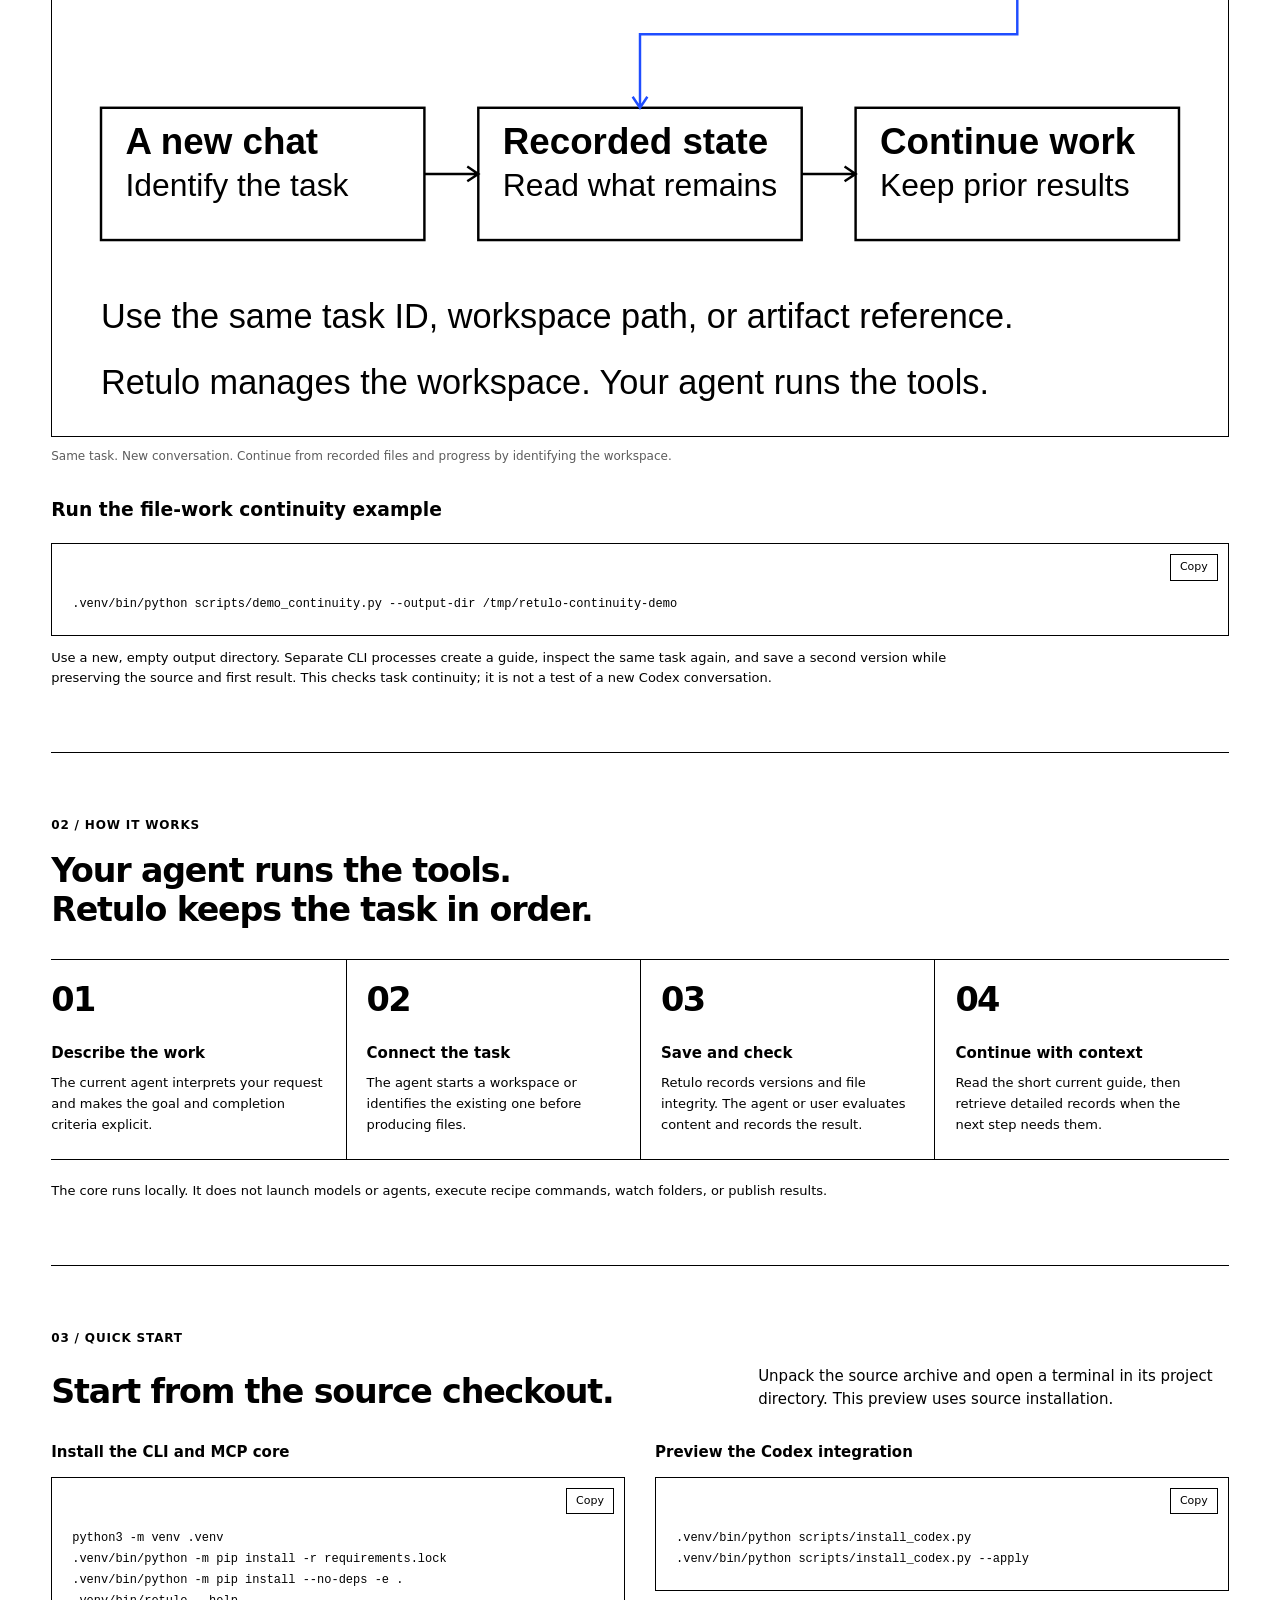
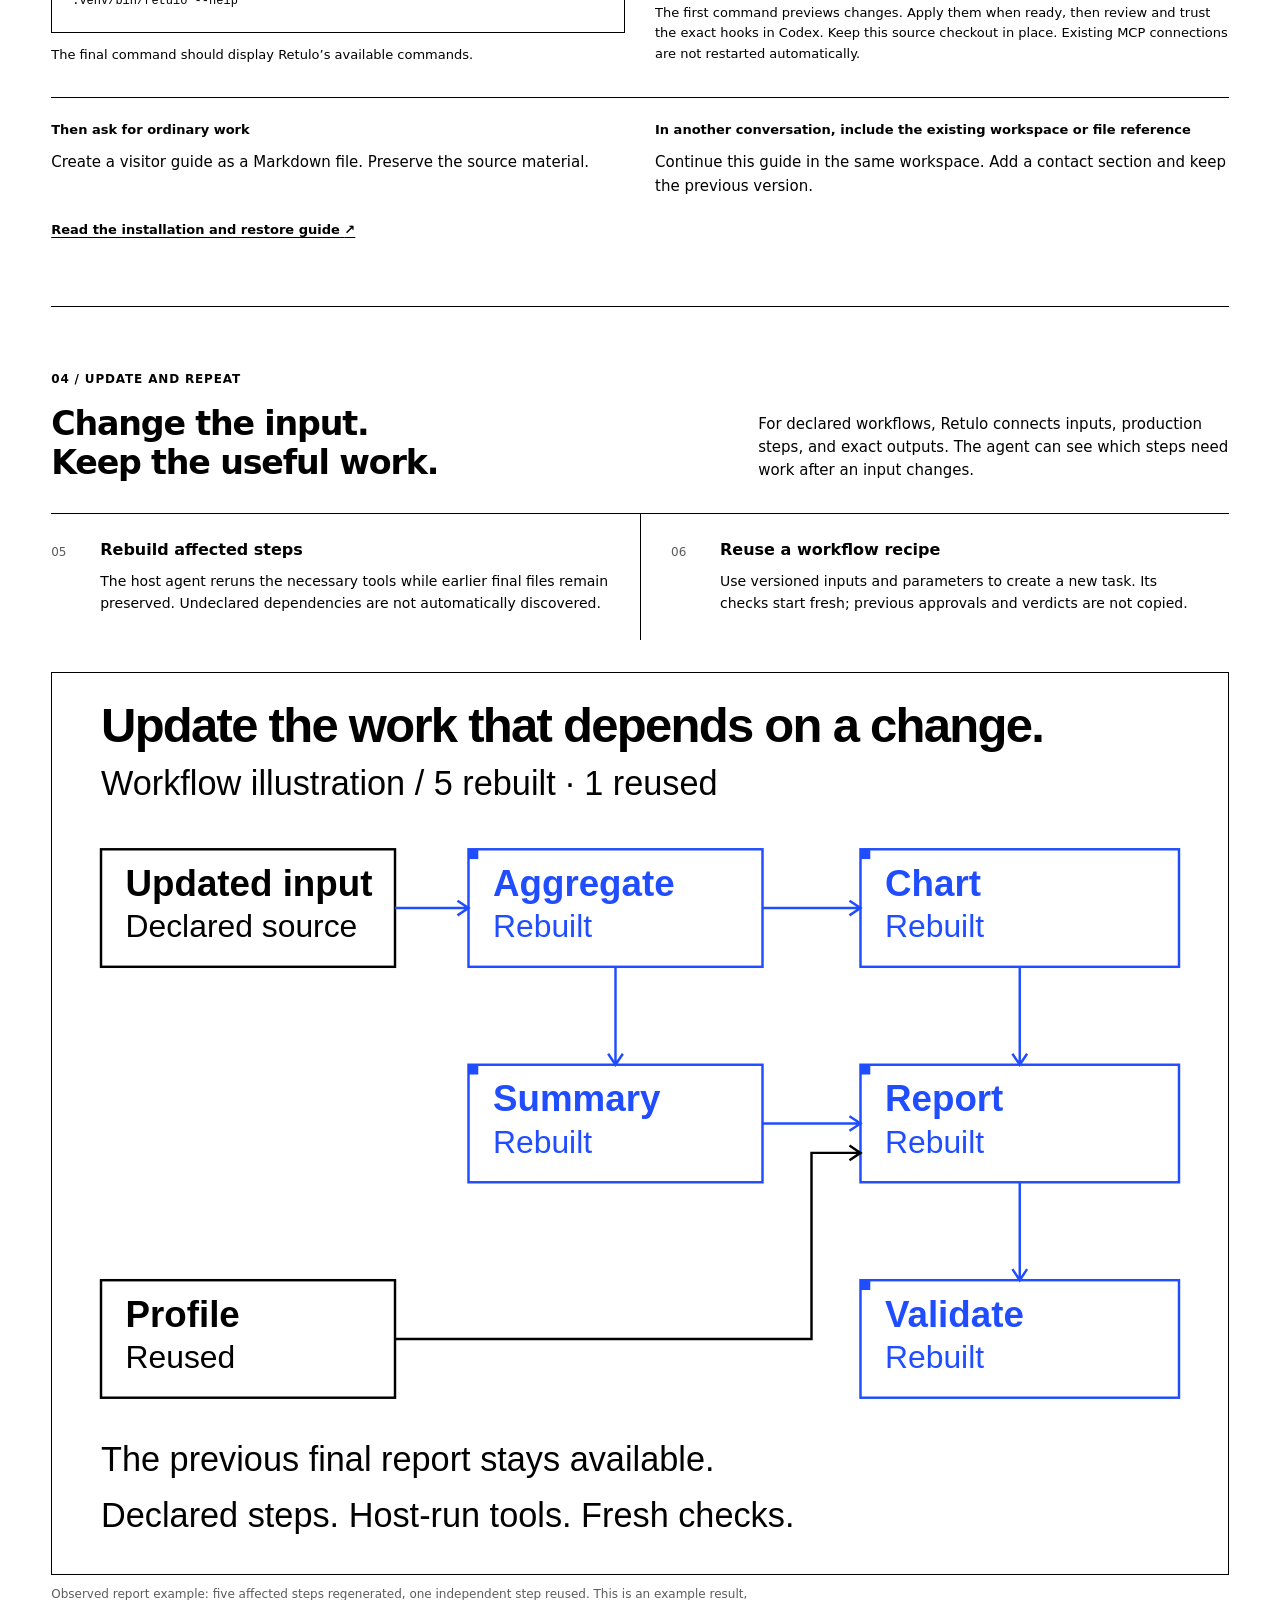
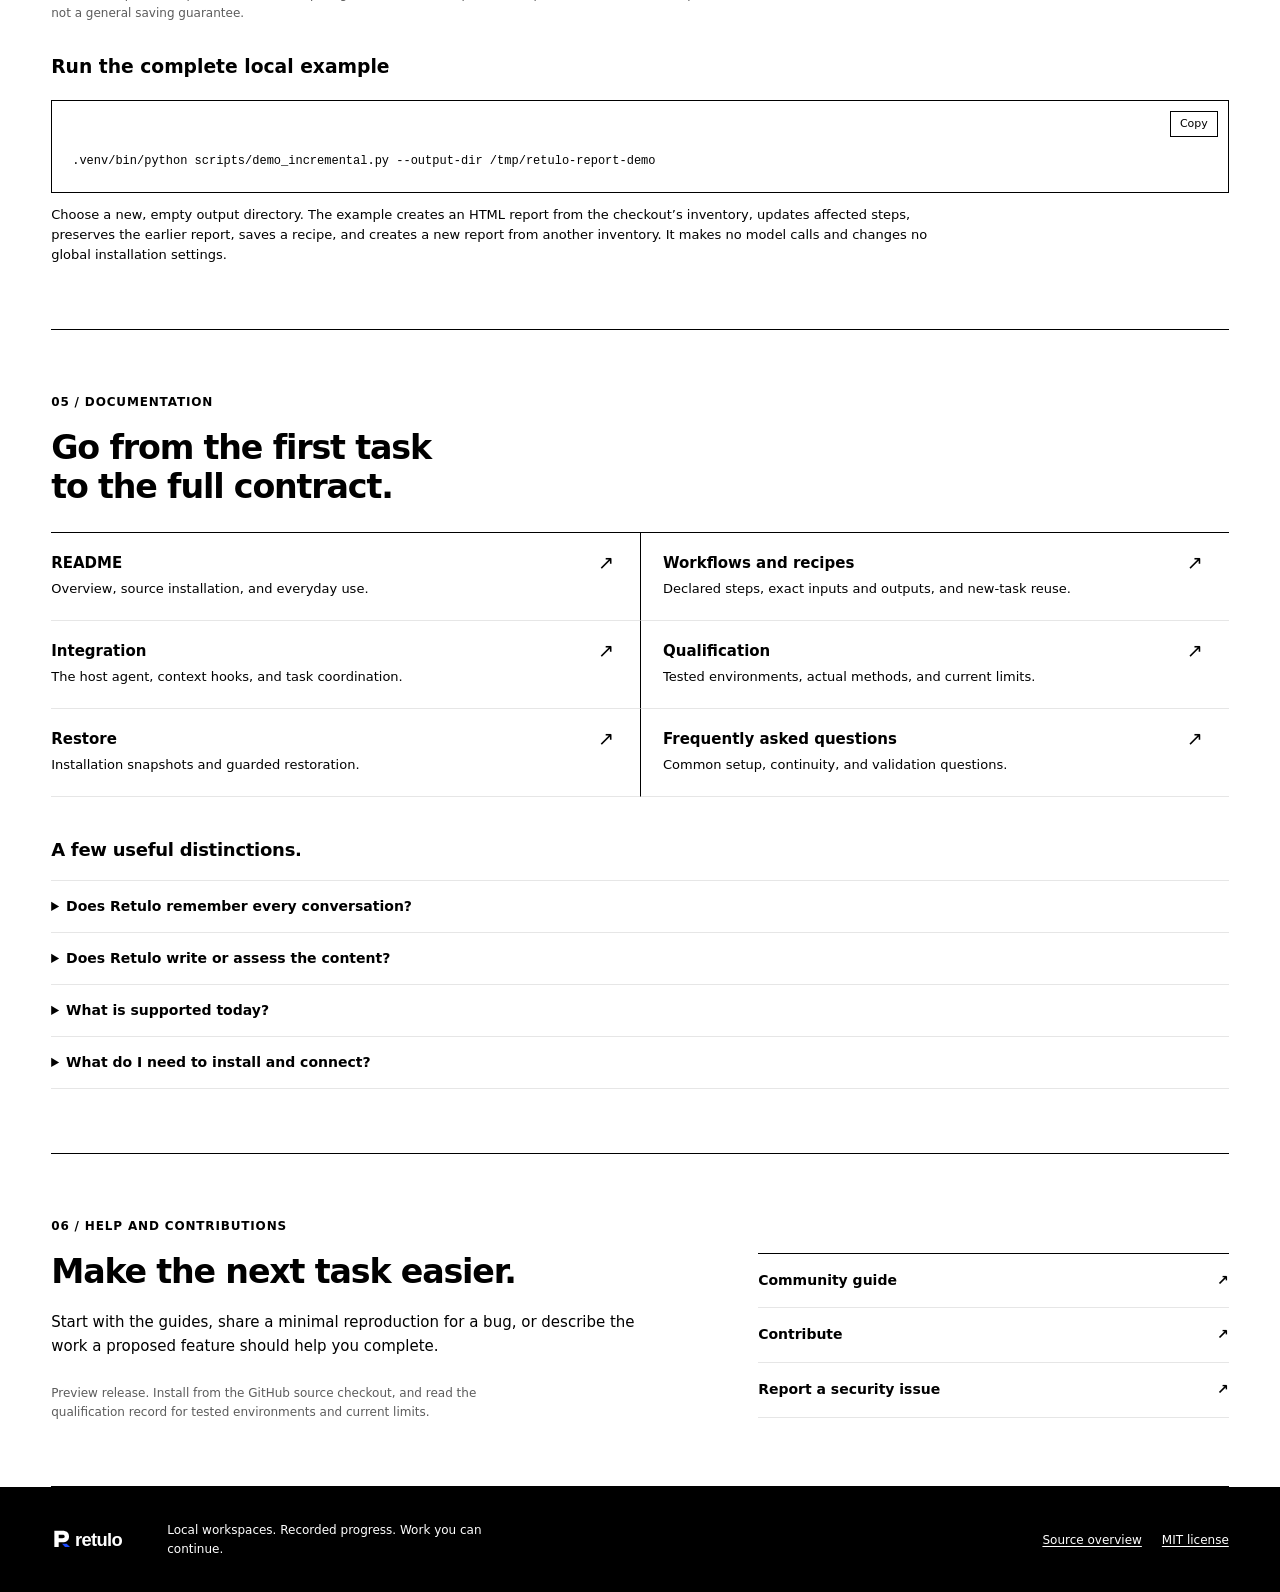
==== commit bf7e727d: "Remove private integrations and bound archive inspection" ====
--- a/site/index.html
+++ b/site/index.html
@@ -10,6 +10,16 @@
   <meta property="og:description" content="Keep source material, file versions, decisions and progress together. Continue the same AI agent task across conversations, then update or reuse its workflow.">
   <meta property="og:type" content="website">
   <meta property="og:site_name" content="Retulo">
+  <link rel="canonical" href="https://thestack-ai.github.io/retulo/site/">
+  <meta property="og:url" content="https://thestack-ai.github.io/retulo/site/">
+  <meta name="twitter:card" content="summary_large_image">
+  <meta property="og:image" content="https://thestack-ai.github.io/retulo/assets/brand/social-preview.png">
+  <meta name="twitter:image" content="https://thestack-ai.github.io/retulo/assets/brand/social-preview.png">
+  <link rel="alternate" hreflang="en" href="https://thestack-ai.github.io/retulo/site/">
+  <link rel="alternate" hreflang="zh-CN" href="https://thestack-ai.github.io/retulo/site/zh-CN/">
+  <link rel="alternate" hreflang="ko" href="https://thestack-ai.github.io/retulo/site/ko/">
+  <link rel="alternate" hreflang="x-default" href="https://thestack-ai.github.io/retulo/site/">
+  <script type="application/ld+json">{"@context": "https://schema.org", "@type": "SoftwareSourceCode", "name": "Retulo", "description": "Keep source material, file versions, decisions and progress together. Continue the same AI agent task across conversations, then update or reuse its workflow.", "url": "https://thestack-ai.github.io/retulo/site/", "softwareVersion": "0.4.0rc2", "programmingLanguage": "Python", "runtimePlatform": "Python 3.11+", "operatingSystem": "macOS", "license": "https://opensource.org/license/mit", "inLanguage": "en", "codeRepository": "https://github.com/TheStack-ai/retulo"}</script>
   <link rel="icon" type="image/svg+xml" href="../assets/brand/symbol.svg">
   <link rel="stylesheet" href="styles.css?v=859941131af3">
   <script defer src="app.js?v=313cf9c6bd0a"></script>
@@ -23,13 +33,13 @@
 </div></header>
 <main id="main" class="wrap">
   <section class="hero" id="overview" aria-labelledby="hero-title">
-    <div><p class="eyebrow"><span class="status-dot" aria-hidden="true"></span>LOCAL PREVIEW<span class="version-tag">0.4.0rc1</span></p>
+    <div><p class="eyebrow"><span class="status-dot" aria-hidden="true"></span>PREVIEW RELEASE<span class="version-tag">0.4.0rc2</span></p>
       <h1 id="hero-title">Local workspaces<br>for AI agents.</h1><p class="hero-intro">Retulo gives AI agents a dedicated local workspace for file-producing work. It keeps source material, output versions, decisions, and checks together. Identify the same task in a new conversation to continue from its recorded state.</p>
       <div class="hero-actions"><a class="button primary" href="#quick-start">Get started<span class="arrow" aria-hidden="true">↗</span></a><a class="button" href="#how-it-works">See the workflow<span class="arrow" aria-hidden="true">↓</span></a></div>
     </div>
     <aside class="workspace-ledger" aria-label="WHAT A WORKSPACE KEEPS"><div class="ledger-top"><p>WHAT A WORKSPACE KEEPS</p><h2>The files.<br>The progress.<br>The next step.</h2></div><div class="ledger-lines"><div class="ledger-line"><span>01</span><span>Source material</span></div><div class="ledger-line"><span>02</span><span>Output versions</span></div><div class="ledger-line"><span>03</span><span>Decisions and remaining work</span></div><div class="ledger-line"><span>04</span><span>Checks and approvals</span></div></div></aside>
   </section>
-  <div class="facts" aria-label="Retulo 0.4.0rc1"><div class="fact"><strong>0.4.0rc1</strong><span>Preview release</span></div><div class="fact"><strong>macOS</strong><span>Local filesystem</span></div><div class="fact"><strong>3.11+</strong><span>Python required</span></div><div class="fact"><strong>MIT</strong><span>Open source</span></div></div>
+  <div class="facts" aria-label="Retulo 0.4.0rc2"><div class="fact"><strong>0.4.0rc2</strong><span>Preview release</span></div><div class="fact"><strong>macOS</strong><span>Local filesystem</span></div><div class="fact"><strong>3.11+</strong><span>Python required</span></div><div class="fact"><strong>MIT</strong><span>Open source</span></div></div>
   <section class="section" aria-labelledby="foundation-title">
     <p class="section-label">01 / THE FOUNDATION</p><div class="section-heading"><h2 id="foundation-title">Keep the work together.</h2><p>A task is more than its latest file. Retulo keeps source material, output history, decisions, and checks organized for your agent.</p></div>
     <div class="features"><article class="feature"><span class="feature-number">01</span><div><h3>Use an ordinary request</h3><p>After setup and trust, the connected agent can follow the same file-work procedure while handling your usual requests. Questions and planning alone do not create a workspace.</p></div></article><article class="feature"><span class="feature-number">02</span><div><h3>Continue the same task</h3><p>A stable task ID and workspace connect the work across conversations. Provide the task, workspace path, or an actual artifact reference when continuing.</p></div></article><article class="feature"><span class="feature-number">03</span><div><h3>Keep sources and earlier versions</h3><p>Reserve output destinations, register saved files, and retain managed previous outputs. Existing code repositories stay in place.</p></div></article><article class="feature"><span class="feature-number">04</span><div><h3>Know what is done</h3><p>Keep a concise current guide with decisions, remaining work, checks, and approvals. A saved file, checked content, and user approval remain distinct.</p></div></article></div>
@@ -40,7 +50,7 @@
     </div><p>Use a new, empty output directory. Separate CLI processes create a guide, inspect the same task again, and save a second version while preserving the source and first result. This checks task continuity; it is not a test of a new Codex conversation.</p></div>
   </section>
   <section class="section" id="how-it-works" aria-labelledby="how-title">
-    <p class="section-label">02 / HOW IT WORKS</p><h2 class="single-heading" id="how-title">Your agent runs the tools.<br>Retulo keeps the task in order.</h2><div class="how-steps"><article class="how-step"><span>01</span><h3>Describe the work</h3><p>The current agent interprets your request and makes the goal and completion criteria explicit.</p></article><article class="how-step"><span>02</span><h3>Connect the task</h3><p>The agent starts a workspace or identifies the existing one before producing files.</p></article><article class="how-step"><span>03</span><h3>Save and check</h3><p>Retulo records versions and file integrity. The agent or user evaluates content and records the result.</p></article><article class="how-step"><span>04</span><h3>Continue with context</h3><p>Read the short current guide, then retrieve detailed records when the next step needs them.</p></article></div><p class="note">The core runs locally. It does not launch models or agents, execute recipe commands, watch folders, or publish results. A separate memory service or agent orchestrator is optional.</p>
+    <p class="section-label">02 / HOW IT WORKS</p><h2 class="single-heading" id="how-title">Your agent runs the tools.<br>Retulo keeps the task in order.</h2><div class="how-steps"><article class="how-step"><span>01</span><h3>Describe the work</h3><p>The current agent interprets your request and makes the goal and completion criteria explicit.</p></article><article class="how-step"><span>02</span><h3>Connect the task</h3><p>The agent starts a workspace or identifies the existing one before producing files.</p></article><article class="how-step"><span>03</span><h3>Save and check</h3><p>Retulo records versions and file integrity. The agent or user evaluates content and records the result.</p></article><article class="how-step"><span>04</span><h3>Continue with context</h3><p>Read the short current guide, then retrieve detailed records when the next step needs them.</p></article></div><p class="note">The core runs locally. It does not launch models or agents, execute recipe commands, watch folders, or publish results.</p>
   </section>
   <section class="section" id="quick-start" aria-labelledby="quick-title">
     <p class="section-label">03 / QUICK START</p><div class="section-heading"><h2 id="quick-title">Start from the source checkout.</h2><p>Unpack the source archive and open a terminal in its project directory. This preview uses source installation.</p></div>
@@ -56,7 +66,7 @@
 .venv/bin/python scripts/install_codex.py --apply</code></pre>
     </div><p>The first command previews changes. Apply them when ready, then review and trust the exact hooks in Codex. Keep this source checkout in place. Existing MCP connections are not restarted automatically.</p></div></div>
     <div class="request-examples"><div><h3>Then ask for ordinary work</h3><blockquote>Create a visitor guide as a Markdown file. Preserve the source material.</blockquote></div><div><h3>In another conversation, include the existing workspace or file reference</h3><blockquote>Continue this guide in the same workspace. Add a contact section and keep the previous version.</blockquote></div></div>
-    <a class="text-link" href="../docs/RESTORE.md">Read the installation and restore guide <span aria-hidden="true">↗</span></a>
+    <a class="text-link" href="https://github.com/TheStack-ai/retulo/blob/main/docs/RESTORE.md">Read the installation and restore guide <span aria-hidden="true">↗</span></a>
   </section>
   <section class="section" id="examples" aria-labelledby="workflow-title">
     <p class="section-label">04 / UPDATE AND REPEAT</p><div class="section-heading"><h2 id="workflow-title">Change the input.<br>Keep the useful work.</h2><p>For declared workflows, Retulo connects inputs, production steps, and exact outputs. The agent can see which steps need work after an input changes.</p></div>
@@ -69,13 +79,13 @@
   </section>
   <section class="section" id="documentation" aria-labelledby="docs-title">
     <p class="section-label">05 / DOCUMENTATION</p><h2 class="single-heading" id="docs-title">Go from the first task<br>to the full contract.</h2>
-    <ul class="document-list"><li><a href="../README.md"><span><strong>README</strong><small>Overview, source installation, and everyday use.</small></span><span class="arrow" aria-hidden="true">↗</span></a></li><li><a href="../docs/WORKFLOWS.md"><span><strong>Workflows and recipes</strong><small>Declared steps, exact inputs and outputs, and new-task reuse.</small></span><span class="arrow" aria-hidden="true">↗</span></a></li><li><a href="../docs/INTEGRATIONS.md"><span><strong>Integration</strong><small>The host agent, context hooks, and optional memory connection.</small></span><span class="arrow" aria-hidden="true">↗</span></a></li><li><a href="../docs/QUALIFICATION.md"><span><strong>Qualification</strong><small>Tested environments, actual methods, and current limits.</small></span><span class="arrow" aria-hidden="true">↗</span></a></li><li><a href="../docs/RESTORE.md"><span><strong>Restore</strong><small>Installation snapshots and guarded restoration.</small></span><span class="arrow" aria-hidden="true">↗</span></a></li><li><a href="../docs/FAQ.md"><span><strong>Frequently asked questions</strong><small>Common setup, continuity, and validation questions.</small></span><span class="arrow" aria-hidden="true">↗</span></a></li></ul><div class="faq"><h3>A few useful distinctions.</h3><details><summary>Does Retulo remember every conversation?</summary><p>Retulo records managed tasks, files, and progress. To continue across conversations, identify the same task or workspace. The core does not reconstruct conversations it has not received.</p></details><details><summary>Does Retulo write or assess the content?</summary><p>The current agent interprets the request and runs its tools. Retulo manages the workspace and records file integrity, checks, and approvals. Recorded checks do not guarantee content quality.</p></details><details><summary>What is supported today?</summary><p>The qualified target is macOS with a local filesystem, using Python 3.11 or later. Other operating systems, network storage, multiple hosts, and other clients need separate validation.</p></details><details><summary>Can I use it without Main Brain or OmO?</summary><p>Yes. The core works without a memory service or an additional agent orchestrator. Those are optional integrations.</p></details></div>
+    <ul class="document-list"><li><a href="https://github.com/TheStack-ai/retulo/blob/main/README.md"><span><strong>README</strong><small>Overview, source installation, and everyday use.</small></span><span class="arrow" aria-hidden="true">↗</span></a></li><li><a href="https://github.com/TheStack-ai/retulo/blob/main/docs/WORKFLOWS.md"><span><strong>Workflows and recipes</strong><small>Declared steps, exact inputs and outputs, and new-task reuse.</small></span><span class="arrow" aria-hidden="true">↗</span></a></li><li><a href="https://github.com/TheStack-ai/retulo/blob/main/docs/INTEGRATIONS.md"><span><strong>Integration</strong><small>The host agent, context hooks, and task coordination.</small></span><span class="arrow" aria-hidden="true">↗</span></a></li><li><a href="https://github.com/TheStack-ai/retulo/blob/main/docs/QUALIFICATION.md"><span><strong>Qualification</strong><small>Tested environments, actual methods, and current limits.</small></span><span class="arrow" aria-hidden="true">↗</span></a></li><li><a href="https://github.com/TheStack-ai/retulo/blob/main/docs/RESTORE.md"><span><strong>Restore</strong><small>Installation snapshots and guarded restoration.</small></span><span class="arrow" aria-hidden="true">↗</span></a></li><li><a href="https://github.com/TheStack-ai/retulo/blob/main/docs/FAQ.md"><span><strong>Frequently asked questions</strong><small>Common setup, continuity, and validation questions.</small></span><span class="arrow" aria-hidden="true">↗</span></a></li></ul><div class="faq"><h3>A few useful distinctions.</h3><details><summary>Does Retulo remember every conversation?</summary><p>Retulo records managed tasks, files, and progress. To continue across conversations, identify the same task or workspace. The core does not reconstruct conversations it has not received.</p></details><details><summary>Does Retulo write or assess the content?</summary><p>The current agent interprets the request and runs its tools. Retulo manages the workspace and records file integrity, checks, and approvals. Recorded checks do not guarantee content quality.</p></details><details><summary>What is supported today?</summary><p>The qualified target is macOS with a local filesystem, using Python 3.11 or later. Other operating systems, network storage, multiple hosts, and other clients need separate validation.</p></details><details><summary>What do I need to install and connect?</summary><p>Install Python 3.11+ and the package dependencies, then configure local workspace and source roots. Use the CLI or connect the MCP server to your existing agent. Codex guidance and hooks have a separate installer; Retulo adds no AI runtime or background service.</p></details></div>
   </section>
   <section class="section" id="help" aria-labelledby="help-title">
-    <p class="section-label">06 / HELP AND CONTRIBUTIONS</p><div class="help-layout"><div><h2 class="single-heading" id="help-title">Make the next task easier.</h2><p>Start with the guides, share a minimal reproduction for a bug, or describe the work a proposed feature should help you complete.</p><p class="publication-note">Preview release. Install from the GitHub source checkout, and read the qualification record for tested environments and current limits.</p></div><nav class="help-links" aria-label="Get help"><a href="../docs/COMMUNITY.md">Community guide<span aria-hidden="true">↗</span></a><a href="../CONTRIBUTING.md">Contribute<span aria-hidden="true">↗</span></a><a href="../SECURITY.md">Report a security issue<span aria-hidden="true">↗</span></a></nav></div>
+    <p class="section-label">06 / HELP AND CONTRIBUTIONS</p><div class="help-layout"><div><h2 class="single-heading" id="help-title">Make the next task easier.</h2><p>Start with the guides, share a minimal reproduction for a bug, or describe the work a proposed feature should help you complete.</p><p class="publication-note">Preview release. Install from the GitHub source checkout, and read the qualification record for tested environments and current limits.</p></div><nav class="help-links" aria-label="Get help"><a href="https://github.com/TheStack-ai/retulo/blob/main/docs/COMMUNITY.md">Community guide<span aria-hidden="true">↗</span></a><a href="https://github.com/TheStack-ai/retulo/blob/main/CONTRIBUTING.md">Contribute<span aria-hidden="true">↗</span></a><a href="https://github.com/TheStack-ai/retulo/blob/main/SECURITY.md">Report a security issue<span aria-hidden="true">↗</span></a></nav></div>
   </section>
 </main>
-<footer class="site-footer"><div class="footer-inner wrap"><div class="footer-brand"><img src="../assets/brand/wordmark-dark.svg" alt="Retulo" width="96" height="30"><p>Local workspaces. Recorded progress. Work you can continue.</p></div><div class="footer-links"><a href="../README.md">Source overview</a><a href="../LICENSE">MIT license</a></div></div></footer>
+<footer class="site-footer"><div class="footer-inner wrap"><div class="footer-brand"><img src="../assets/brand/wordmark-dark.svg" alt="Retulo" width="96" height="30"><p>Local workspaces. Recorded progress. Work you can continue.</p></div><div class="footer-links"><a href="https://github.com/TheStack-ai/retulo/blob/main/README.md">Source overview</a><a href="https://github.com/TheStack-ai/retulo/blob/main/LICENSE">MIT license</a></div></div></footer>
 <p class="visually-hidden" id="copy-status" role="status" aria-live="polite"></p>
 </body>
 </html>
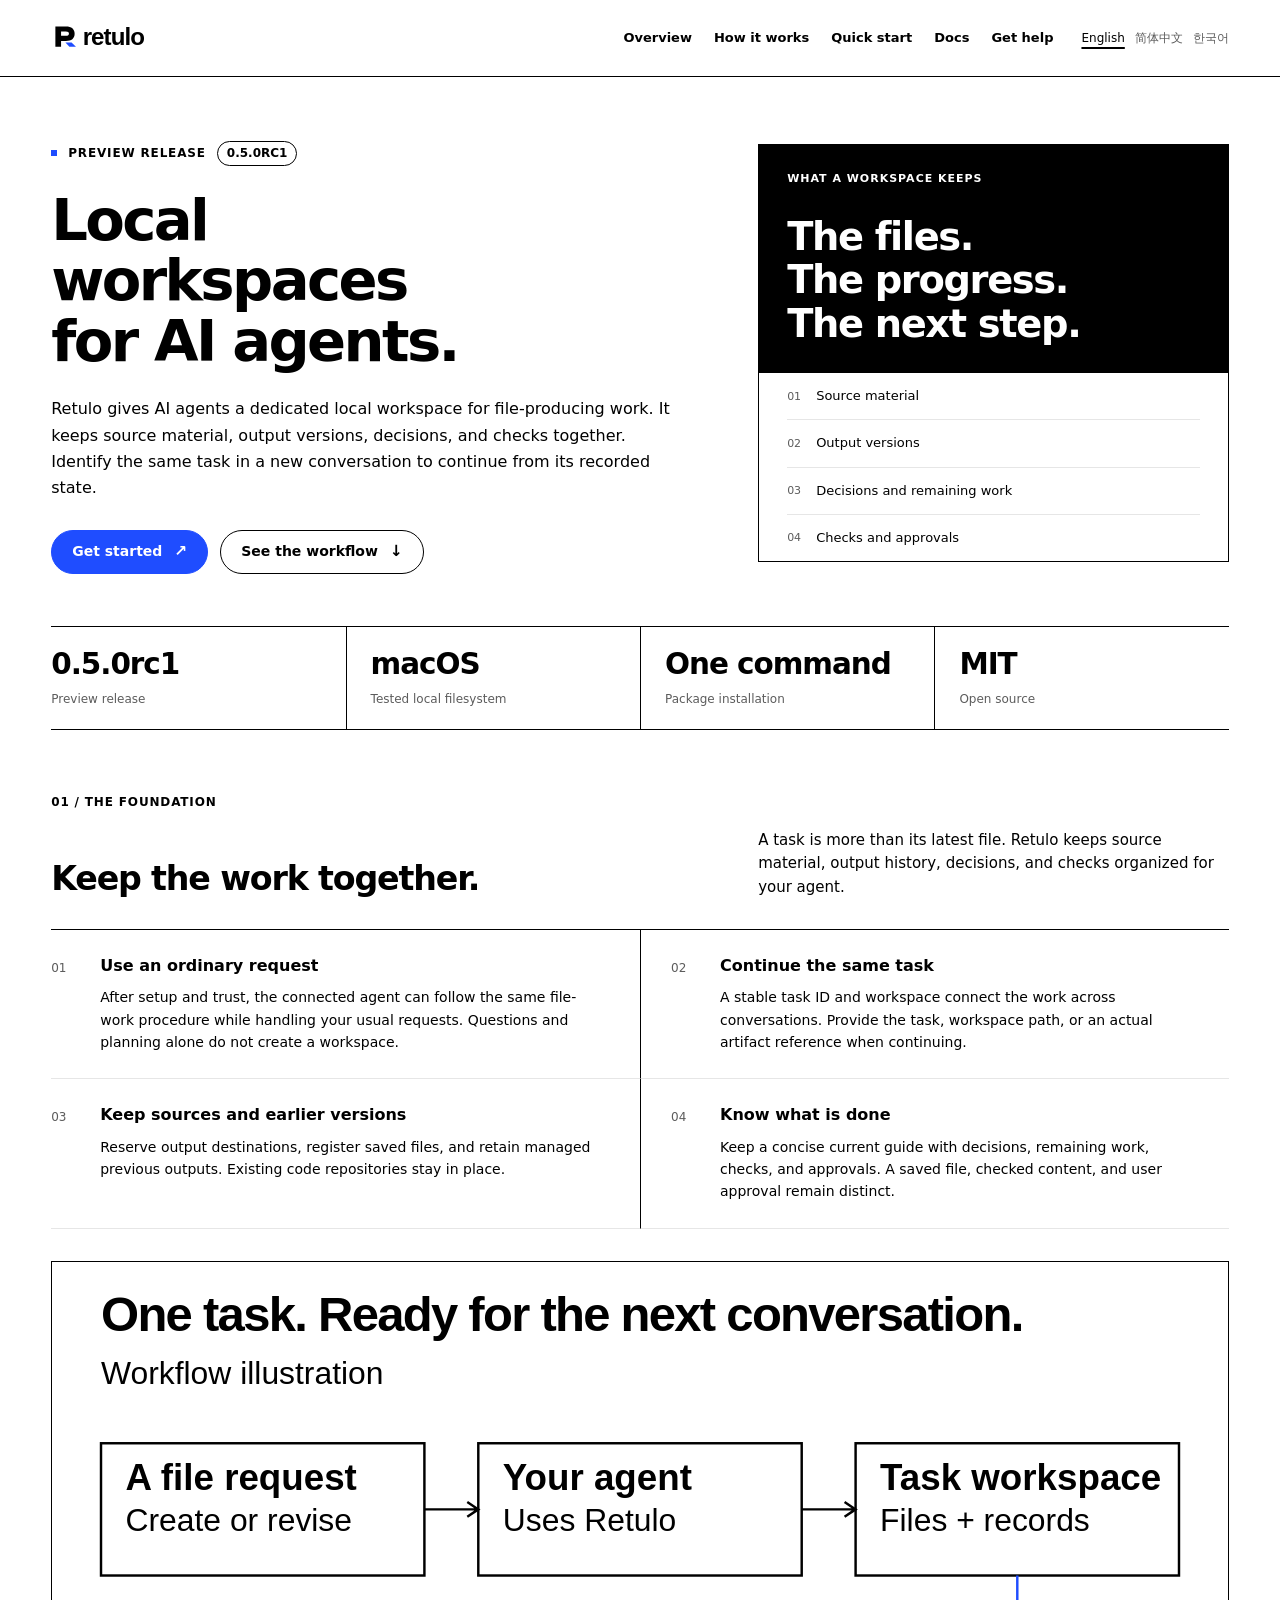
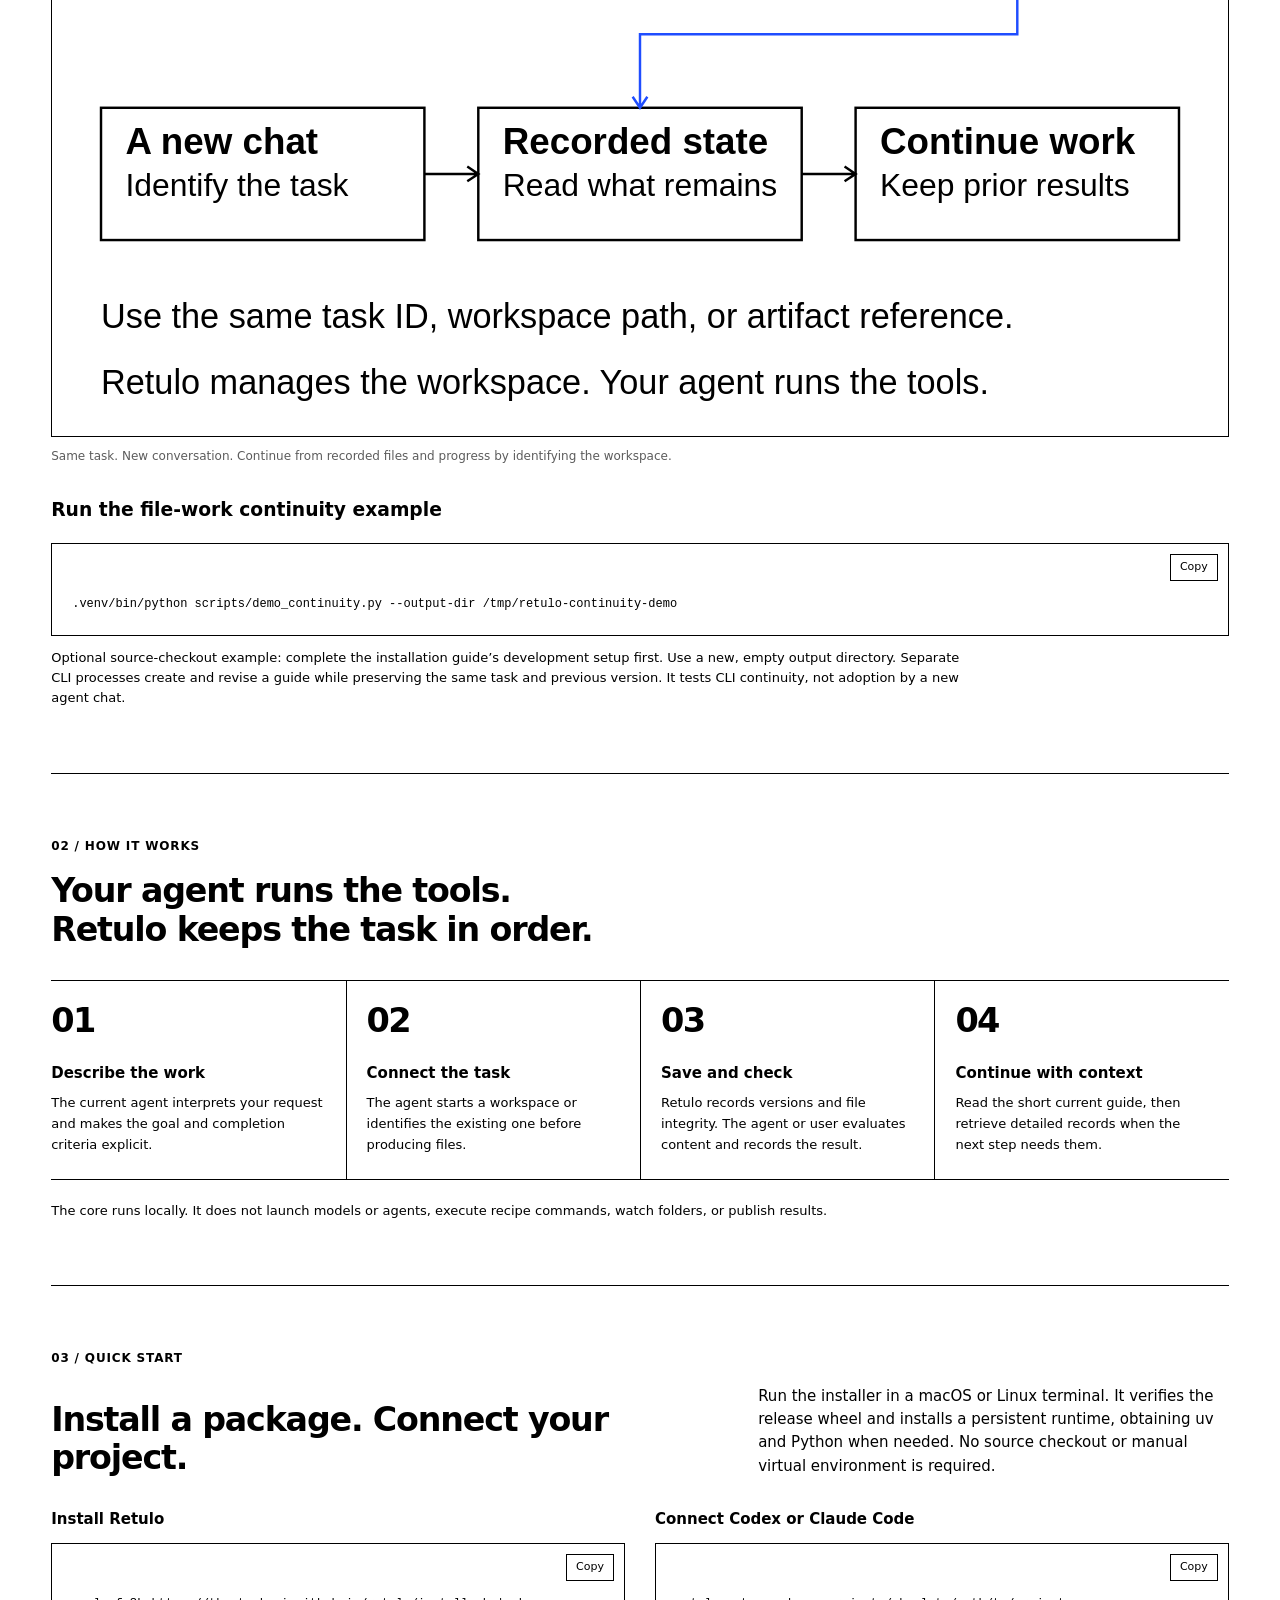
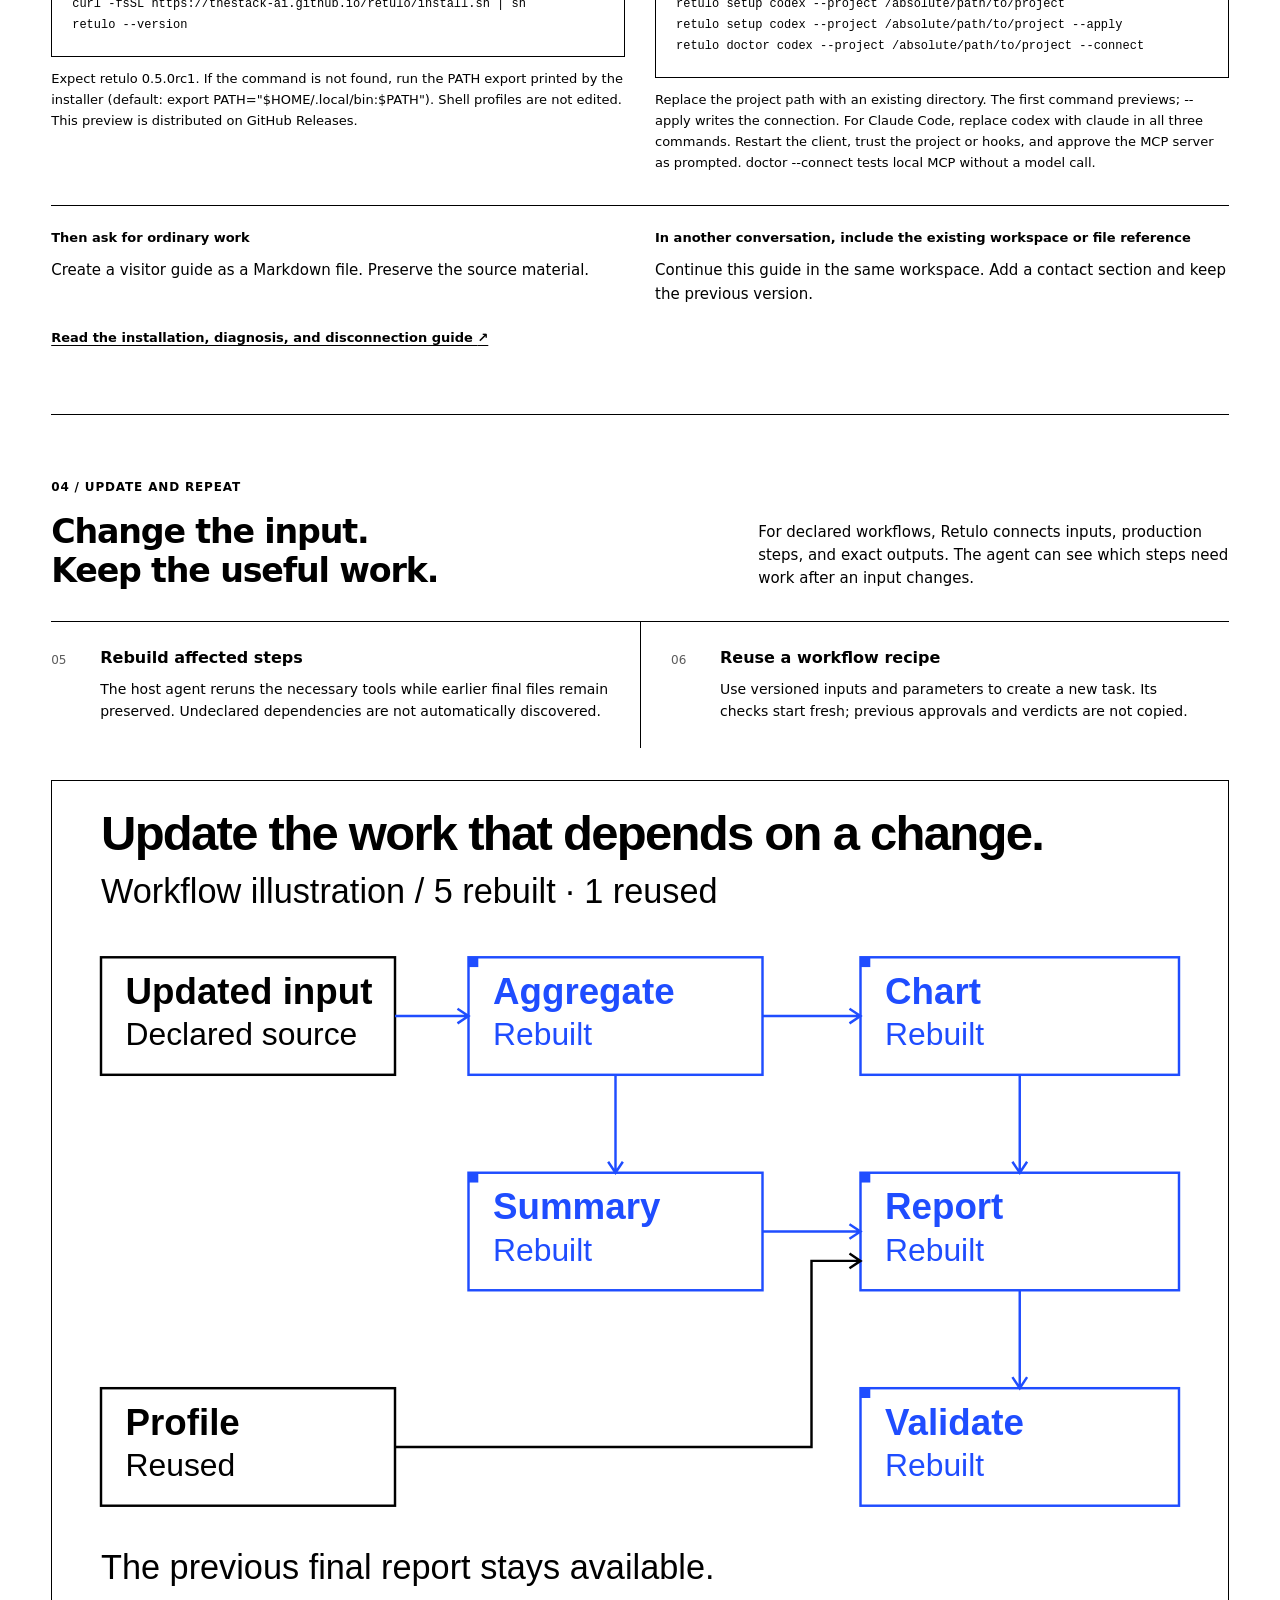
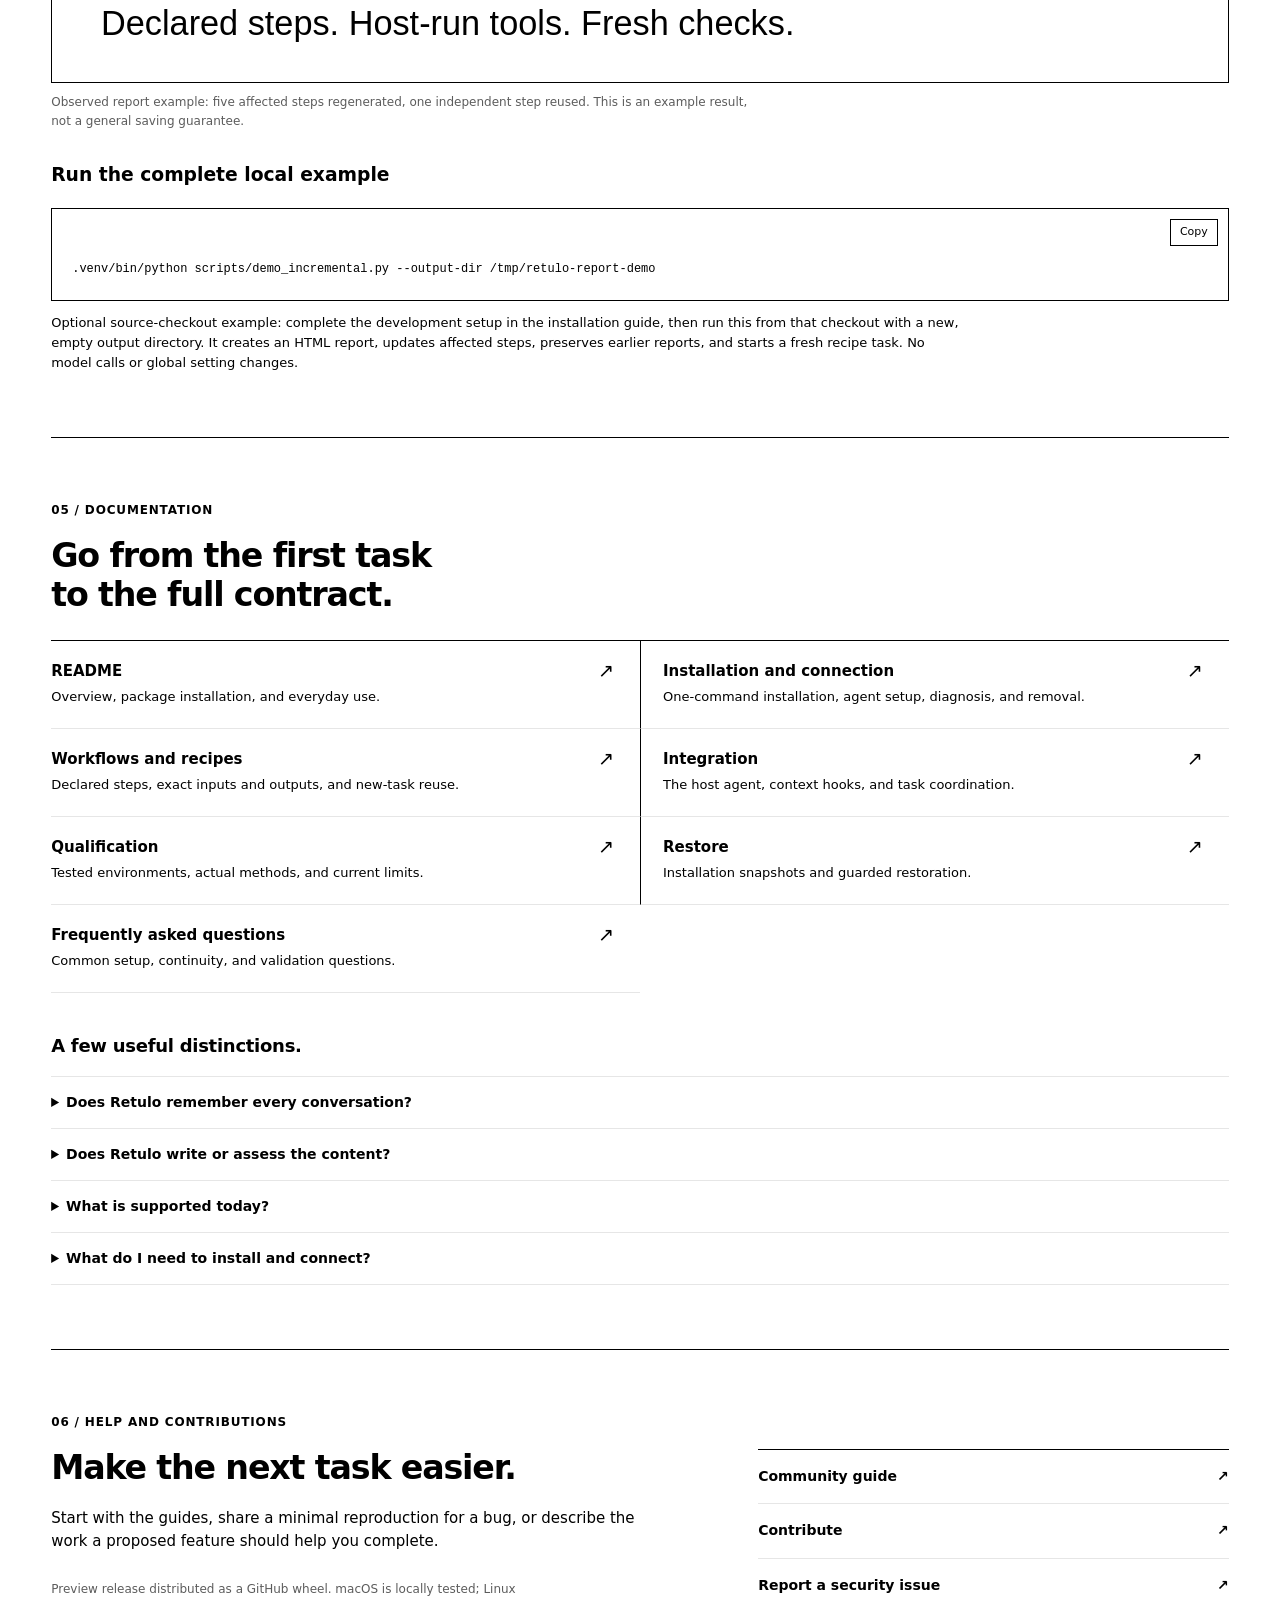
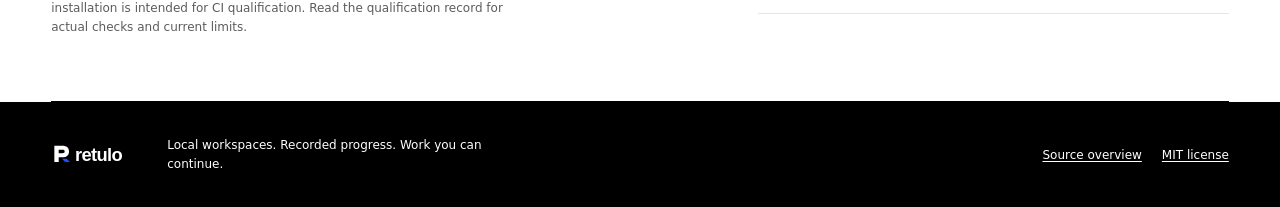
==== commit e1f2fdfe: "Add packaged setup and one-command Retulo installation" ====
--- a/site/index.html
+++ b/site/index.html
@@ -19,7 +19,7 @@
   <link rel="alternate" hreflang="zh-CN" href="https://thestack-ai.github.io/retulo/site/zh-CN/">
   <link rel="alternate" hreflang="ko" href="https://thestack-ai.github.io/retulo/site/ko/">
   <link rel="alternate" hreflang="x-default" href="https://thestack-ai.github.io/retulo/site/">
-  <script type="application/ld+json">{"@context": "https://schema.org", "@type": "SoftwareSourceCode", "name": "Retulo", "description": "Keep source material, file versions, decisions and progress together. Continue the same AI agent task across conversations, then update or reuse its workflow.", "url": "https://thestack-ai.github.io/retulo/site/", "softwareVersion": "0.4.0rc2", "programmingLanguage": "Python", "runtimePlatform": "Python 3.11+", "operatingSystem": "macOS", "license": "https://opensource.org/license/mit", "inLanguage": "en", "codeRepository": "https://github.com/TheStack-ai/retulo"}</script>
+  <script type="application/ld+json">{"@context": "https://schema.org", "@type": "SoftwareSourceCode", "name": "Retulo", "description": "Keep source material, file versions, decisions and progress together. Continue the same AI agent task across conversations, then update or reuse its workflow.", "url": "https://thestack-ai.github.io/retulo/site/", "softwareVersion": "0.5.0rc1", "programmingLanguage": "Python", "runtimePlatform": "Python 3.11+", "operatingSystem": "macOS", "license": "https://opensource.org/license/mit", "inLanguage": "en", "codeRepository": "https://github.com/TheStack-ai/retulo"}</script>
   <link rel="icon" type="image/svg+xml" href="../assets/brand/symbol.svg">
   <link rel="stylesheet" href="styles.css?v=859941131af3">
   <script defer src="app.js?v=313cf9c6bd0a"></script>
@@ -33,13 +33,13 @@
 </div></header>
 <main id="main" class="wrap">
   <section class="hero" id="overview" aria-labelledby="hero-title">
-    <div><p class="eyebrow"><span class="status-dot" aria-hidden="true"></span>PREVIEW RELEASE<span class="version-tag">0.4.0rc2</span></p>
+    <div><p class="eyebrow"><span class="status-dot" aria-hidden="true"></span>PREVIEW RELEASE<span class="version-tag">0.5.0rc1</span></p>
       <h1 id="hero-title">Local workspaces<br>for AI agents.</h1><p class="hero-intro">Retulo gives AI agents a dedicated local workspace for file-producing work. It keeps source material, output versions, decisions, and checks together. Identify the same task in a new conversation to continue from its recorded state.</p>
       <div class="hero-actions"><a class="button primary" href="#quick-start">Get started<span class="arrow" aria-hidden="true">↗</span></a><a class="button" href="#how-it-works">See the workflow<span class="arrow" aria-hidden="true">↓</span></a></div>
     </div>
     <aside class="workspace-ledger" aria-label="WHAT A WORKSPACE KEEPS"><div class="ledger-top"><p>WHAT A WORKSPACE KEEPS</p><h2>The files.<br>The progress.<br>The next step.</h2></div><div class="ledger-lines"><div class="ledger-line"><span>01</span><span>Source material</span></div><div class="ledger-line"><span>02</span><span>Output versions</span></div><div class="ledger-line"><span>03</span><span>Decisions and remaining work</span></div><div class="ledger-line"><span>04</span><span>Checks and approvals</span></div></div></aside>
   </section>
-  <div class="facts" aria-label="Retulo 0.4.0rc2"><div class="fact"><strong>0.4.0rc2</strong><span>Preview release</span></div><div class="fact"><strong>macOS</strong><span>Local filesystem</span></div><div class="fact"><strong>3.11+</strong><span>Python required</span></div><div class="fact"><strong>MIT</strong><span>Open source</span></div></div>
+  <div class="facts" aria-label="Retulo 0.5.0rc1"><div class="fact"><strong>0.5.0rc1</strong><span>Preview release</span></div><div class="fact"><strong>macOS</strong><span>Tested local filesystem</span></div><div class="fact"><strong>One command</strong><span>Package installation</span></div><div class="fact"><strong>MIT</strong><span>Open source</span></div></div>
   <section class="section" aria-labelledby="foundation-title">
     <p class="section-label">01 / THE FOUNDATION</p><div class="section-heading"><h2 id="foundation-title">Keep the work together.</h2><p>A task is more than its latest file. Retulo keeps source material, output history, decisions, and checks organized for your agent.</p></div>
     <div class="features"><article class="feature"><span class="feature-number">01</span><div><h3>Use an ordinary request</h3><p>After setup and trust, the connected agent can follow the same file-work procedure while handling your usual requests. Questions and planning alone do not create a workspace.</p></div></article><article class="feature"><span class="feature-number">02</span><div><h3>Continue the same task</h3><p>A stable task ID and workspace connect the work across conversations. Provide the task, workspace path, or an actual artifact reference when continuing.</p></div></article><article class="feature"><span class="feature-number">03</span><div><h3>Keep sources and earlier versions</h3><p>Reserve output destinations, register saved files, and retain managed previous outputs. Existing code repositories stay in place.</p></div></article><article class="feature"><span class="feature-number">04</span><div><h3>Know what is done</h3><p>Keep a concise current guide with decisions, remaining work, checks, and approvals. A saved file, checked content, and user approval remain distinct.</p></div></article></div>
@@ -47,26 +47,25 @@
     <div class="demo-code"><h3>Run the file-work continuity example</h3><div class="code-frame">
       <button class="copy-button" type="button" data-copy="continuity-code" data-label="Copy" data-copied="Copied" data-failed="Select and copy the command below." hidden>Copy</button>
       <pre><code id="continuity-code">.venv/bin/python scripts/demo_continuity.py --output-dir /tmp/retulo-continuity-demo</code></pre>
-    </div><p>Use a new, empty output directory. Separate CLI processes create a guide, inspect the same task again, and save a second version while preserving the source and first result. This checks task continuity; it is not a test of a new Codex conversation.</p></div>
+    </div><p>Optional source-checkout example: complete the installation guide’s development setup first. Use a new, empty output directory. Separate CLI processes create and revise a guide while preserving the same task and previous version. It tests CLI continuity, not adoption by a new agent chat.</p></div>
   </section>
   <section class="section" id="how-it-works" aria-labelledby="how-title">
     <p class="section-label">02 / HOW IT WORKS</p><h2 class="single-heading" id="how-title">Your agent runs the tools.<br>Retulo keeps the task in order.</h2><div class="how-steps"><article class="how-step"><span>01</span><h3>Describe the work</h3><p>The current agent interprets your request and makes the goal and completion criteria explicit.</p></article><article class="how-step"><span>02</span><h3>Connect the task</h3><p>The agent starts a workspace or identifies the existing one before producing files.</p></article><article class="how-step"><span>03</span><h3>Save and check</h3><p>Retulo records versions and file integrity. The agent or user evaluates content and records the result.</p></article><article class="how-step"><span>04</span><h3>Continue with context</h3><p>Read the short current guide, then retrieve detailed records when the next step needs them.</p></article></div><p class="note">The core runs locally. It does not launch models or agents, execute recipe commands, watch folders, or publish results.</p>
   </section>
   <section class="section" id="quick-start" aria-labelledby="quick-title">
-    <p class="section-label">03 / QUICK START</p><div class="section-heading"><h2 id="quick-title">Start from the source checkout.</h2><p>Unpack the source archive and open a terminal in its project directory. This preview uses source installation.</p></div>
-    <div class="quickstart-grid"><div class="code-section"><h3>Install the CLI and MCP core</h3><div class="code-frame">
+    <p class="section-label">03 / QUICK START</p><div class="section-heading"><h2 id="quick-title">Install a package. Connect your project.</h2><p>Run the installer in a macOS or Linux terminal. It verifies the release wheel and installs a persistent runtime, obtaining uv and Python when needed. No source checkout or manual virtual environment is required.</p></div>
+    <div class="quickstart-grid"><div class="code-section"><h3>Install Retulo</h3><div class="code-frame">
       <button class="copy-button" type="button" data-copy="install-code" data-label="Copy" data-copied="Copied" data-failed="Select and copy the command below." hidden>Copy</button>
-      <pre><code id="install-code">python3 -m venv .venv
-.venv/bin/python -m pip install -r requirements.lock
-.venv/bin/python -m pip install --no-deps -e .
-.venv/bin/retulo --help</code></pre>
-    </div><p>The final command should display Retulo’s available commands.</p></div><div class="code-section"><h3>Preview the Codex integration</h3><div class="code-frame">
+      <pre><code id="install-code">curl -fsSL https://thestack-ai.github.io/retulo/install.sh | sh
+retulo --version</code></pre>
+    </div><p>Expect retulo 0.5.0rc1. If the command is not found, run the PATH export printed by the installer (default: export PATH=&quot;$HOME/.local/bin:$PATH&quot;). Shell profiles are not edited. This preview is distributed on GitHub Releases.</p></div><div class="code-section"><h3>Connect Codex or Claude Code</h3><div class="code-frame">
       <button class="copy-button" type="button" data-copy="connect-code" data-label="Copy" data-copied="Copied" data-failed="Select and copy the command below." hidden>Copy</button>
-      <pre><code id="connect-code">.venv/bin/python scripts/install_codex.py
-.venv/bin/python scripts/install_codex.py --apply</code></pre>
-    </div><p>The first command previews changes. Apply them when ready, then review and trust the exact hooks in Codex. Keep this source checkout in place. Existing MCP connections are not restarted automatically.</p></div></div>
+      <pre><code id="connect-code">retulo setup codex --project /absolute/path/to/project
+retulo setup codex --project /absolute/path/to/project --apply
+retulo doctor codex --project /absolute/path/to/project --connect</code></pre>
+    </div><p>Replace the project path with an existing directory. The first command previews; --apply writes the connection. For Claude Code, replace codex with claude in all three commands. Restart the client, trust the project or hooks, and approve the MCP server as prompted. doctor --connect tests local MCP without a model call.</p></div></div>
     <div class="request-examples"><div><h3>Then ask for ordinary work</h3><blockquote>Create a visitor guide as a Markdown file. Preserve the source material.</blockquote></div><div><h3>In another conversation, include the existing workspace or file reference</h3><blockquote>Continue this guide in the same workspace. Add a contact section and keep the previous version.</blockquote></div></div>
-    <a class="text-link" href="https://github.com/TheStack-ai/retulo/blob/main/docs/RESTORE.md">Read the installation and restore guide <span aria-hidden="true">↗</span></a>
+    <a class="text-link" href="https://github.com/TheStack-ai/retulo/blob/main/docs/INSTALLATION.md">Read the installation, diagnosis, and disconnection guide <span aria-hidden="true">↗</span></a>
   </section>
   <section class="section" id="examples" aria-labelledby="workflow-title">
     <p class="section-label">04 / UPDATE AND REPEAT</p><div class="section-heading"><h2 id="workflow-title">Change the input.<br>Keep the useful work.</h2><p>For declared workflows, Retulo connects inputs, production steps, and exact outputs. The agent can see which steps need work after an input changes.</p></div>
@@ -75,14 +74,14 @@
     <div class="demo-code"><h3>Run the complete local example</h3><div class="code-frame">
       <button class="copy-button" type="button" data-copy="demo-code" data-label="Copy" data-copied="Copied" data-failed="Select and copy the command below." hidden>Copy</button>
       <pre><code id="demo-code">.venv/bin/python scripts/demo_incremental.py --output-dir /tmp/retulo-report-demo</code></pre>
-    </div><p>Choose a new, empty output directory. The example creates an HTML report from the checkout’s inventory, updates affected steps, preserves the earlier report, saves a recipe, and creates a new report from another inventory. It makes no model calls and changes no global installation settings.</p></div>
+    </div><p>Optional source-checkout example: complete the development setup in the installation guide, then run this from that checkout with a new, empty output directory. It creates an HTML report, updates affected steps, preserves earlier reports, and starts a fresh recipe task. No model calls or global setting changes.</p></div>
   </section>
   <section class="section" id="documentation" aria-labelledby="docs-title">
     <p class="section-label">05 / DOCUMENTATION</p><h2 class="single-heading" id="docs-title">Go from the first task<br>to the full contract.</h2>
-    <ul class="document-list"><li><a href="https://github.com/TheStack-ai/retulo/blob/main/README.md"><span><strong>README</strong><small>Overview, source installation, and everyday use.</small></span><span class="arrow" aria-hidden="true">↗</span></a></li><li><a href="https://github.com/TheStack-ai/retulo/blob/main/docs/WORKFLOWS.md"><span><strong>Workflows and recipes</strong><small>Declared steps, exact inputs and outputs, and new-task reuse.</small></span><span class="arrow" aria-hidden="true">↗</span></a></li><li><a href="https://github.com/TheStack-ai/retulo/blob/main/docs/INTEGRATIONS.md"><span><strong>Integration</strong><small>The host agent, context hooks, and task coordination.</small></span><span class="arrow" aria-hidden="true">↗</span></a></li><li><a href="https://github.com/TheStack-ai/retulo/blob/main/docs/QUALIFICATION.md"><span><strong>Qualification</strong><small>Tested environments, actual methods, and current limits.</small></span><span class="arrow" aria-hidden="true">↗</span></a></li><li><a href="https://github.com/TheStack-ai/retulo/blob/main/docs/RESTORE.md"><span><strong>Restore</strong><small>Installation snapshots and guarded restoration.</small></span><span class="arrow" aria-hidden="true">↗</span></a></li><li><a href="https://github.com/TheStack-ai/retulo/blob/main/docs/FAQ.md"><span><strong>Frequently asked questions</strong><small>Common setup, continuity, and validation questions.</small></span><span class="arrow" aria-hidden="true">↗</span></a></li></ul><div class="faq"><h3>A few useful distinctions.</h3><details><summary>Does Retulo remember every conversation?</summary><p>Retulo records managed tasks, files, and progress. To continue across conversations, identify the same task or workspace. The core does not reconstruct conversations it has not received.</p></details><details><summary>Does Retulo write or assess the content?</summary><p>The current agent interprets the request and runs its tools. Retulo manages the workspace and records file integrity, checks, and approvals. Recorded checks do not guarantee content quality.</p></details><details><summary>What is supported today?</summary><p>The qualified target is macOS with a local filesystem, using Python 3.11 or later. Other operating systems, network storage, multiple hosts, and other clients need separate validation.</p></details><details><summary>What do I need to install and connect?</summary><p>Install Python 3.11+ and the package dependencies, then configure local workspace and source roots. Use the CLI or connect the MCP server to your existing agent. Codex guidance and hooks have a separate installer; Retulo adds no AI runtime or background service.</p></details></div>
+    <ul class="document-list"><li><a href="https://github.com/TheStack-ai/retulo/blob/main/README.md"><span><strong>README</strong><small>Overview, package installation, and everyday use.</small></span><span class="arrow" aria-hidden="true">↗</span></a></li><li><a href="https://github.com/TheStack-ai/retulo/blob/main/docs/INSTALLATION.md"><span><strong>Installation and connection</strong><small>One-command installation, agent setup, diagnosis, and removal.</small></span><span class="arrow" aria-hidden="true">↗</span></a></li><li><a href="https://github.com/TheStack-ai/retulo/blob/main/docs/WORKFLOWS.md"><span><strong>Workflows and recipes</strong><small>Declared steps, exact inputs and outputs, and new-task reuse.</small></span><span class="arrow" aria-hidden="true">↗</span></a></li><li><a href="https://github.com/TheStack-ai/retulo/blob/main/docs/INTEGRATIONS.md"><span><strong>Integration</strong><small>The host agent, context hooks, and task coordination.</small></span><span class="arrow" aria-hidden="true">↗</span></a></li><li><a href="https://github.com/TheStack-ai/retulo/blob/main/docs/QUALIFICATION.md"><span><strong>Qualification</strong><small>Tested environments, actual methods, and current limits.</small></span><span class="arrow" aria-hidden="true">↗</span></a></li><li><a href="https://github.com/TheStack-ai/retulo/blob/main/docs/RESTORE.md"><span><strong>Restore</strong><small>Installation snapshots and guarded restoration.</small></span><span class="arrow" aria-hidden="true">↗</span></a></li><li><a href="https://github.com/TheStack-ai/retulo/blob/main/docs/FAQ.md"><span><strong>Frequently asked questions</strong><small>Common setup, continuity, and validation questions.</small></span><span class="arrow" aria-hidden="true">↗</span></a></li></ul><div class="faq"><h3>A few useful distinctions.</h3><details><summary>Does Retulo remember every conversation?</summary><p>Retulo records managed tasks, files, and progress. To continue across conversations, identify the same task or workspace. The core does not reconstruct conversations it has not received.</p></details><details><summary>Does Retulo write or assess the content?</summary><p>The current agent interprets the request and runs its tools. Retulo manages the workspace and records file integrity, checks, and approvals. Recorded checks do not guarantee content quality.</p></details><details><summary>What is supported today?</summary><p>The tested local environment is macOS with a local filesystem. The bootstrap targets macOS and Linux and obtains Python 3.11+ when needed; Linux installation is intended for CI qualification. Windows manual setup, network storage, multiple hosts, and other clients need separate validation.</p></details><details><summary>What do I need to install and connect?</summary><p>Run the package installer, then use retulo setup codex or retulo setup claude with your existing project. Setup creates the local configuration and managed client guidance. Install and sign in to Codex or Claude Code separately; Retulo supplies neither a model account nor a background service.</p></details></div>
   </section>
   <section class="section" id="help" aria-labelledby="help-title">
-    <p class="section-label">06 / HELP AND CONTRIBUTIONS</p><div class="help-layout"><div><h2 class="single-heading" id="help-title">Make the next task easier.</h2><p>Start with the guides, share a minimal reproduction for a bug, or describe the work a proposed feature should help you complete.</p><p class="publication-note">Preview release. Install from the GitHub source checkout, and read the qualification record for tested environments and current limits.</p></div><nav class="help-links" aria-label="Get help"><a href="https://github.com/TheStack-ai/retulo/blob/main/docs/COMMUNITY.md">Community guide<span aria-hidden="true">↗</span></a><a href="https://github.com/TheStack-ai/retulo/blob/main/CONTRIBUTING.md">Contribute<span aria-hidden="true">↗</span></a><a href="https://github.com/TheStack-ai/retulo/blob/main/SECURITY.md">Report a security issue<span aria-hidden="true">↗</span></a></nav></div>
+    <p class="section-label">06 / HELP AND CONTRIBUTIONS</p><div class="help-layout"><div><h2 class="single-heading" id="help-title">Make the next task easier.</h2><p>Start with the guides, share a minimal reproduction for a bug, or describe the work a proposed feature should help you complete.</p><p class="publication-note">Preview release distributed as a GitHub wheel. macOS is locally tested; Linux installation is intended for CI qualification. Read the qualification record for actual checks and current limits.</p></div><nav class="help-links" aria-label="Get help"><a href="https://github.com/TheStack-ai/retulo/blob/main/docs/COMMUNITY.md">Community guide<span aria-hidden="true">↗</span></a><a href="https://github.com/TheStack-ai/retulo/blob/main/CONTRIBUTING.md">Contribute<span aria-hidden="true">↗</span></a><a href="https://github.com/TheStack-ai/retulo/blob/main/SECURITY.md">Report a security issue<span aria-hidden="true">↗</span></a></nav></div>
   </section>
 </main>
 <footer class="site-footer"><div class="footer-inner wrap"><div class="footer-brand"><img src="../assets/brand/wordmark-dark.svg" alt="Retulo" width="96" height="30"><p>Local workspaces. Recorded progress. Work you can continue.</p></div><div class="footer-links"><a href="https://github.com/TheStack-ai/retulo/blob/main/README.md">Source overview</a><a href="https://github.com/TheStack-ai/retulo/blob/main/LICENSE">MIT license</a></div></div></footer>
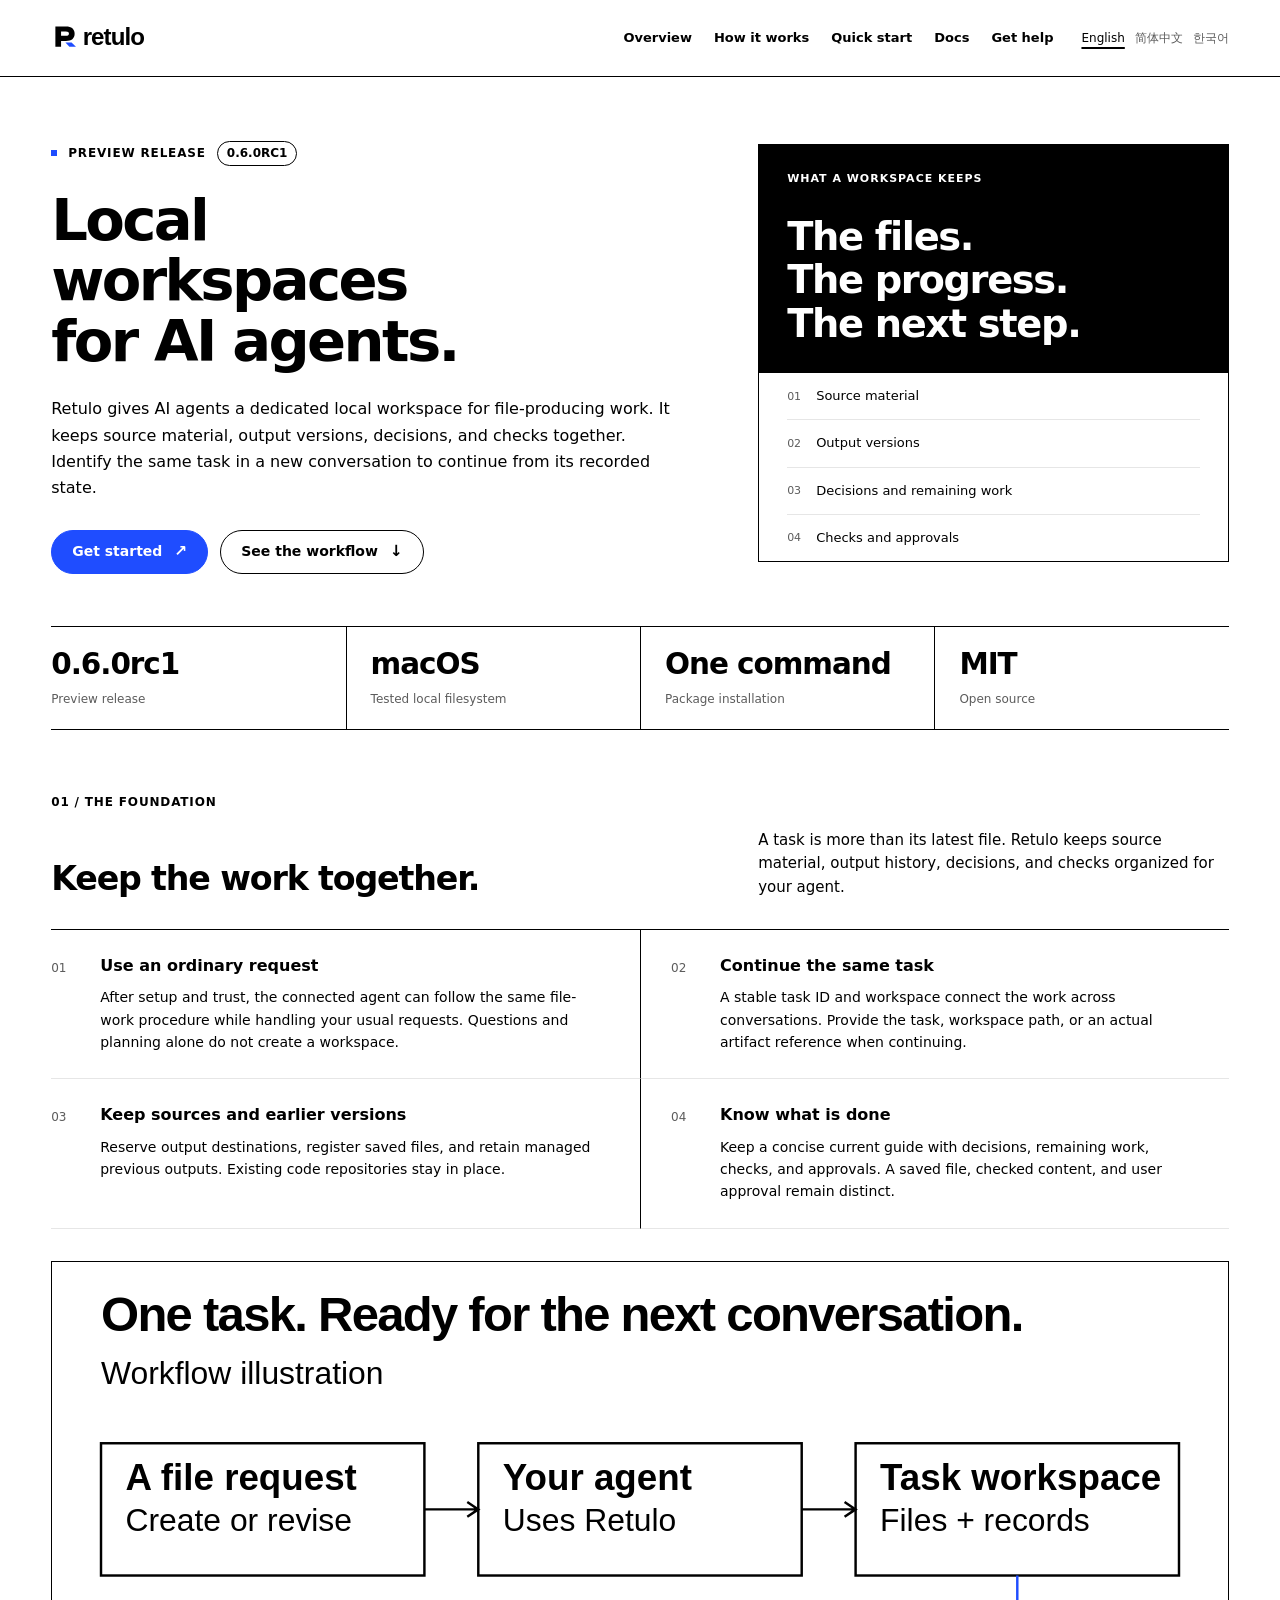
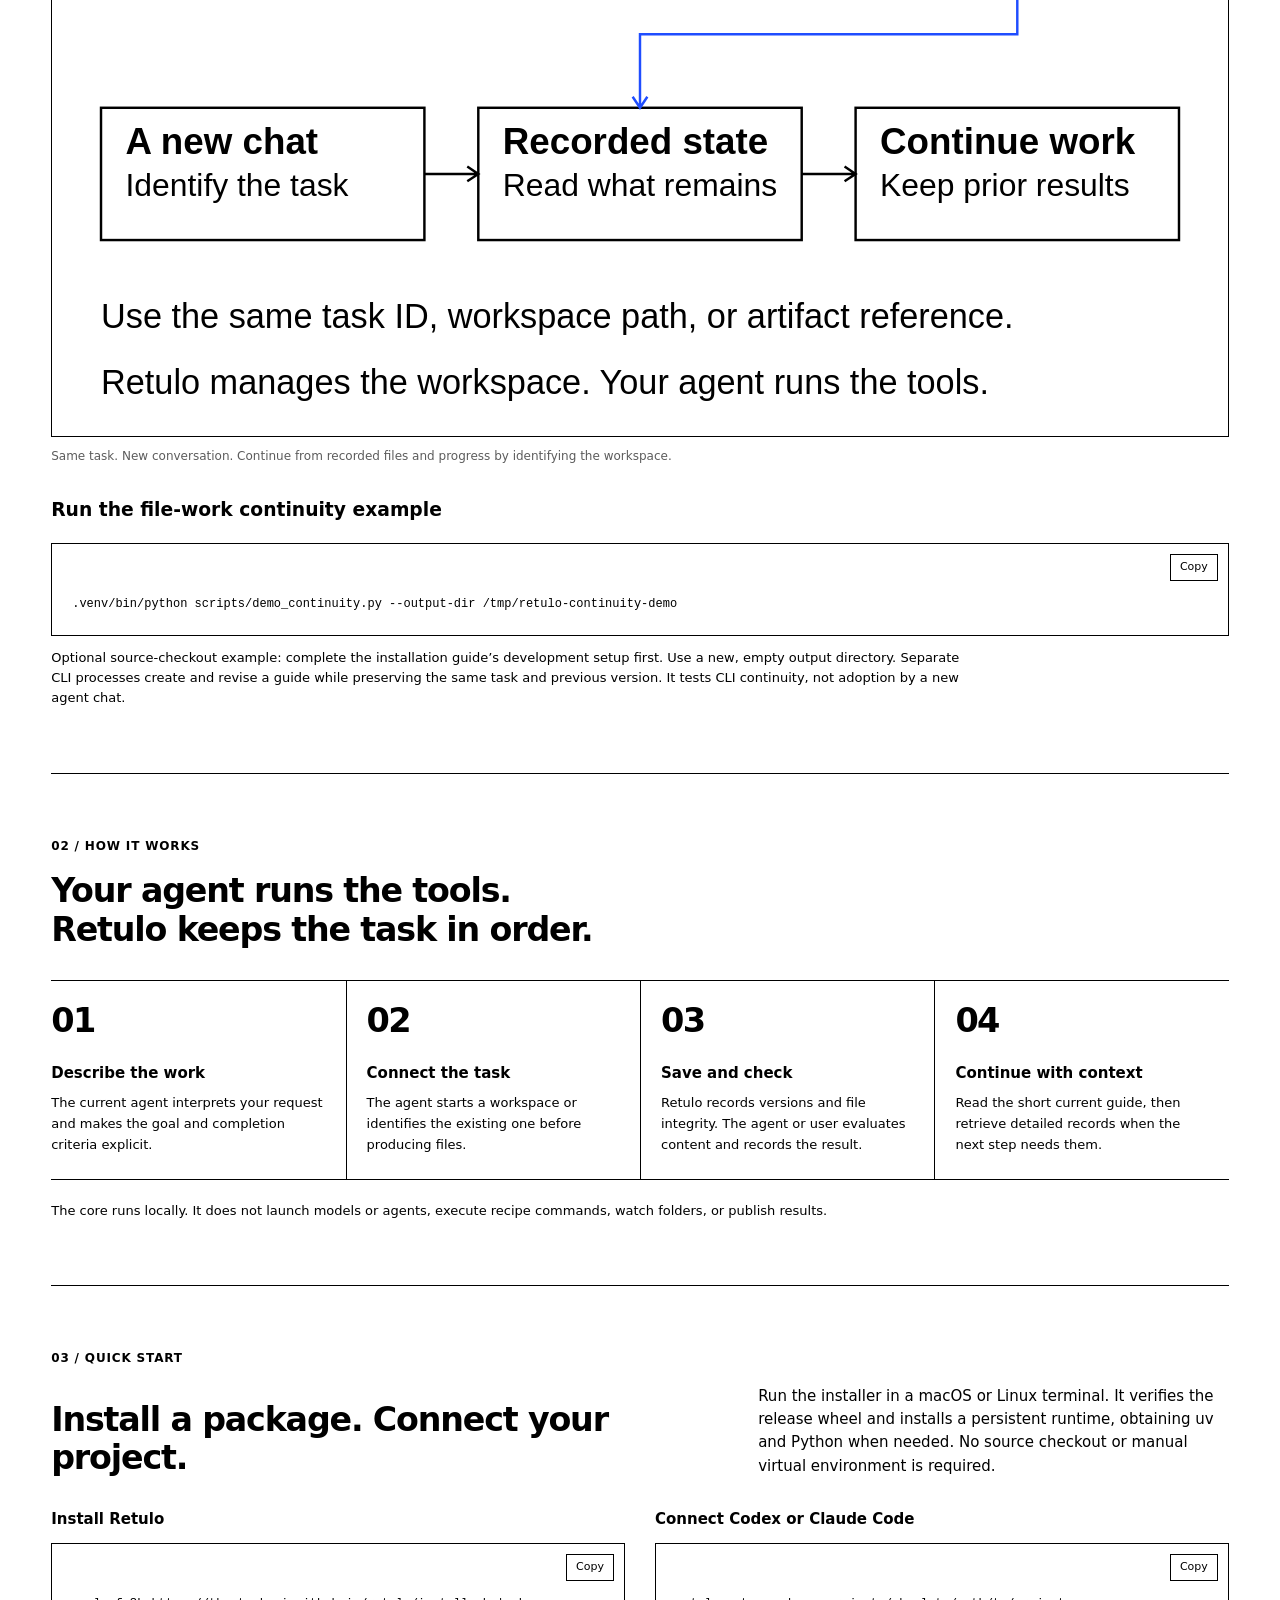
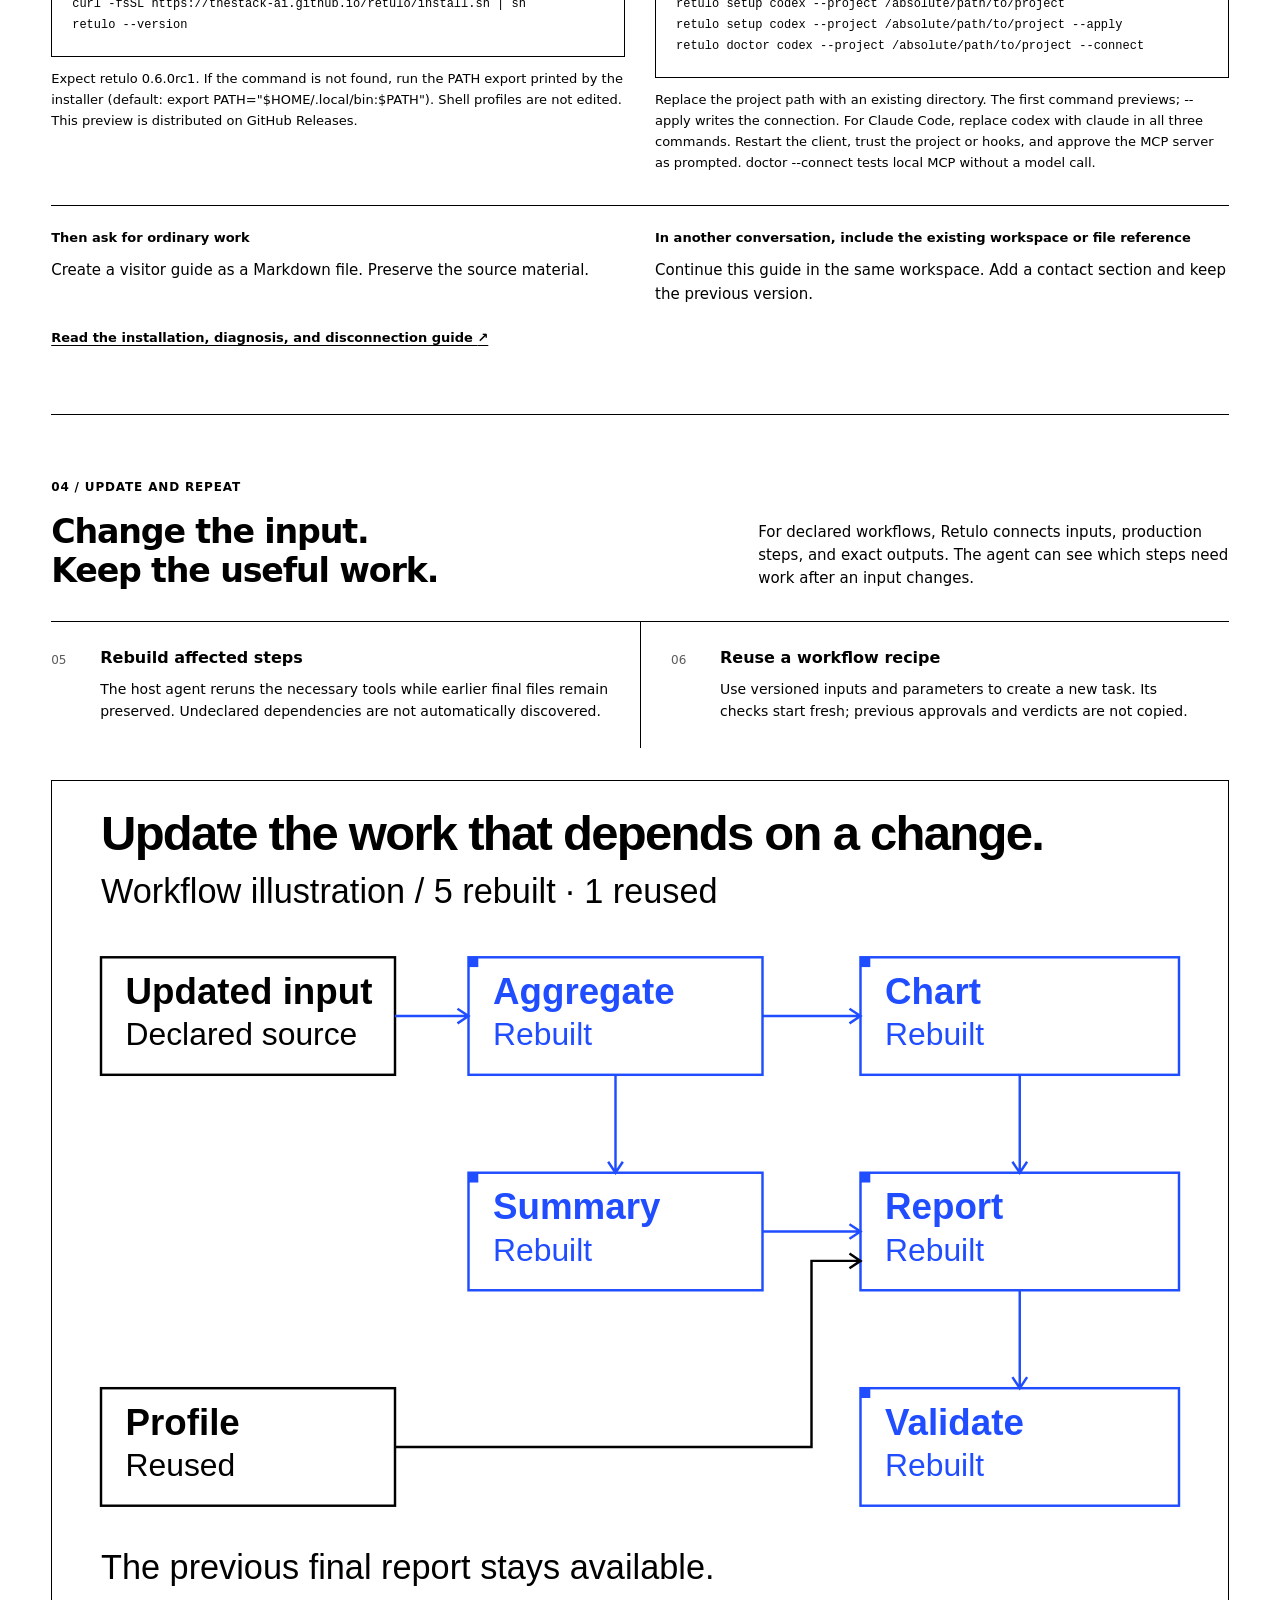
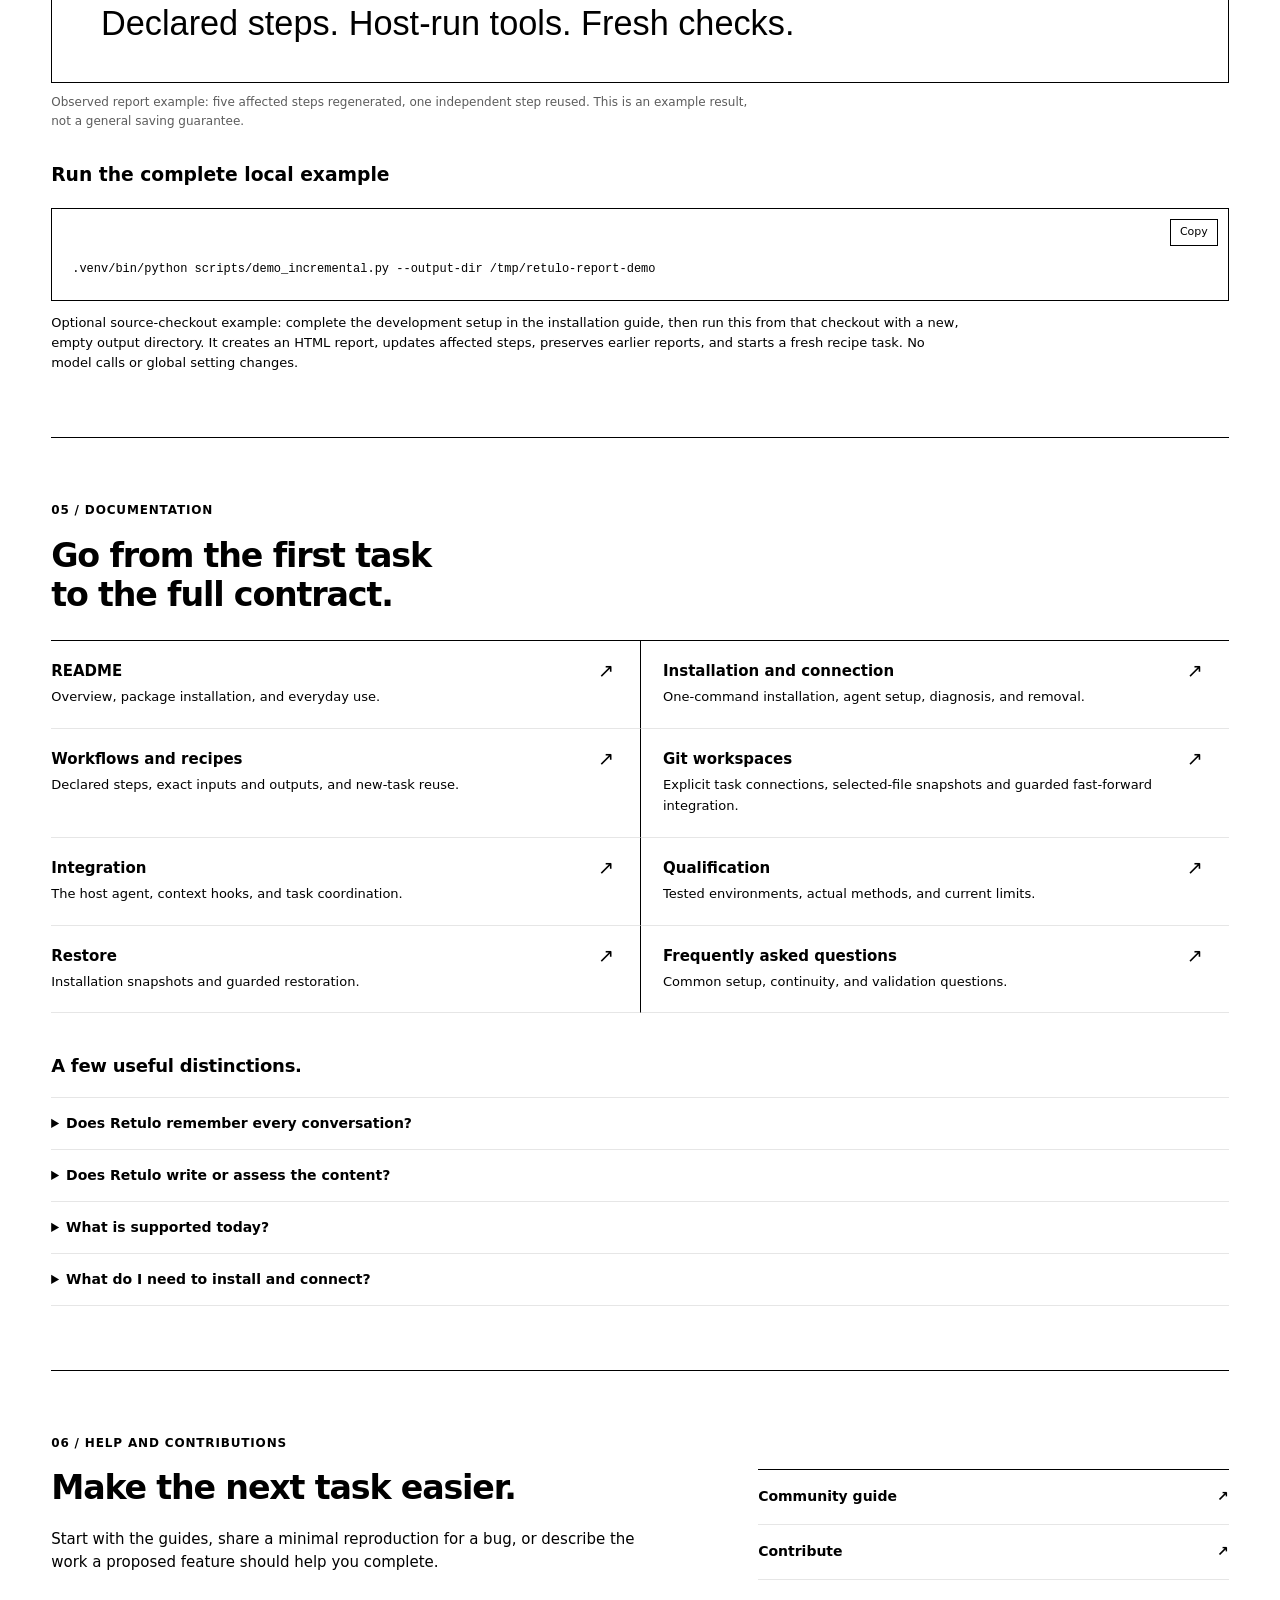
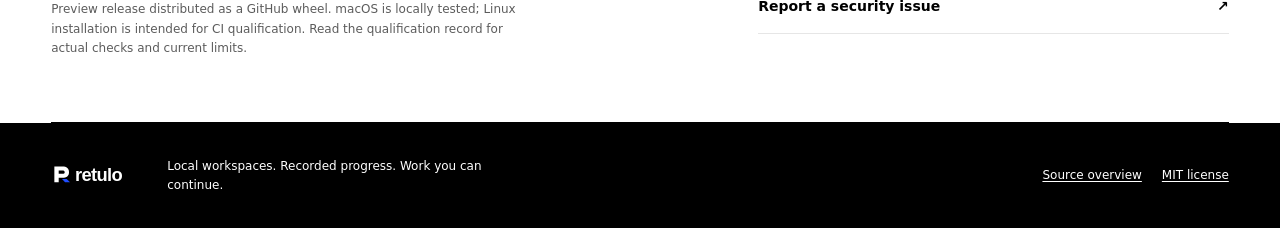
==== commit 5af17bed: "Prepare 0.6.0rc1 Git workspaces preview release" ====
--- a/site/index.html
+++ b/site/index.html
@@ -19,7 +19,7 @@
   <link rel="alternate" hreflang="zh-CN" href="https://thestack-ai.github.io/retulo/site/zh-CN/">
   <link rel="alternate" hreflang="ko" href="https://thestack-ai.github.io/retulo/site/ko/">
   <link rel="alternate" hreflang="x-default" href="https://thestack-ai.github.io/retulo/site/">
-  <script type="application/ld+json">{"@context": "https://schema.org", "@type": "SoftwareSourceCode", "name": "Retulo", "description": "Keep source material, file versions, decisions and progress together. Continue the same AI agent task across conversations, then update or reuse its workflow.", "url": "https://thestack-ai.github.io/retulo/site/", "softwareVersion": "0.5.0rc1", "programmingLanguage": "Python", "runtimePlatform": "Python 3.11+", "operatingSystem": "macOS", "license": "https://opensource.org/license/mit", "inLanguage": "en", "codeRepository": "https://github.com/TheStack-ai/retulo"}</script>
+  <script type="application/ld+json">{"@context": "https://schema.org", "@type": "SoftwareSourceCode", "name": "Retulo", "description": "Keep source material, file versions, decisions and progress together. Continue the same AI agent task across conversations, then update or reuse its workflow.", "url": "https://thestack-ai.github.io/retulo/site/", "softwareVersion": "0.6.0rc1", "programmingLanguage": "Python", "runtimePlatform": "Python 3.11+", "operatingSystem": "macOS", "license": "https://opensource.org/license/mit", "inLanguage": "en", "codeRepository": "https://github.com/TheStack-ai/retulo"}</script>
   <link rel="icon" type="image/svg+xml" href="../assets/brand/symbol.svg">
   <link rel="stylesheet" href="styles.css?v=859941131af3">
   <script defer src="app.js?v=313cf9c6bd0a"></script>
@@ -33,13 +33,13 @@
 </div></header>
 <main id="main" class="wrap">
   <section class="hero" id="overview" aria-labelledby="hero-title">
-    <div><p class="eyebrow"><span class="status-dot" aria-hidden="true"></span>PREVIEW RELEASE<span class="version-tag">0.5.0rc1</span></p>
+    <div><p class="eyebrow"><span class="status-dot" aria-hidden="true"></span>PREVIEW RELEASE<span class="version-tag">0.6.0rc1</span></p>
       <h1 id="hero-title">Local workspaces<br>for AI agents.</h1><p class="hero-intro">Retulo gives AI agents a dedicated local workspace for file-producing work. It keeps source material, output versions, decisions, and checks together. Identify the same task in a new conversation to continue from its recorded state.</p>
       <div class="hero-actions"><a class="button primary" href="#quick-start">Get started<span class="arrow" aria-hidden="true">↗</span></a><a class="button" href="#how-it-works">See the workflow<span class="arrow" aria-hidden="true">↓</span></a></div>
     </div>
     <aside class="workspace-ledger" aria-label="WHAT A WORKSPACE KEEPS"><div class="ledger-top"><p>WHAT A WORKSPACE KEEPS</p><h2>The files.<br>The progress.<br>The next step.</h2></div><div class="ledger-lines"><div class="ledger-line"><span>01</span><span>Source material</span></div><div class="ledger-line"><span>02</span><span>Output versions</span></div><div class="ledger-line"><span>03</span><span>Decisions and remaining work</span></div><div class="ledger-line"><span>04</span><span>Checks and approvals</span></div></div></aside>
   </section>
-  <div class="facts" aria-label="Retulo 0.5.0rc1"><div class="fact"><strong>0.5.0rc1</strong><span>Preview release</span></div><div class="fact"><strong>macOS</strong><span>Tested local filesystem</span></div><div class="fact"><strong>One command</strong><span>Package installation</span></div><div class="fact"><strong>MIT</strong><span>Open source</span></div></div>
+  <div class="facts" aria-label="Retulo 0.6.0rc1"><div class="fact"><strong>0.6.0rc1</strong><span>Preview release</span></div><div class="fact"><strong>macOS</strong><span>Tested local filesystem</span></div><div class="fact"><strong>One command</strong><span>Package installation</span></div><div class="fact"><strong>MIT</strong><span>Open source</span></div></div>
   <section class="section" aria-labelledby="foundation-title">
     <p class="section-label">01 / THE FOUNDATION</p><div class="section-heading"><h2 id="foundation-title">Keep the work together.</h2><p>A task is more than its latest file. Retulo keeps source material, output history, decisions, and checks organized for your agent.</p></div>
     <div class="features"><article class="feature"><span class="feature-number">01</span><div><h3>Use an ordinary request</h3><p>After setup and trust, the connected agent can follow the same file-work procedure while handling your usual requests. Questions and planning alone do not create a workspace.</p></div></article><article class="feature"><span class="feature-number">02</span><div><h3>Continue the same task</h3><p>A stable task ID and workspace connect the work across conversations. Provide the task, workspace path, or an actual artifact reference when continuing.</p></div></article><article class="feature"><span class="feature-number">03</span><div><h3>Keep sources and earlier versions</h3><p>Reserve output destinations, register saved files, and retain managed previous outputs. Existing code repositories stay in place.</p></div></article><article class="feature"><span class="feature-number">04</span><div><h3>Know what is done</h3><p>Keep a concise current guide with decisions, remaining work, checks, and approvals. A saved file, checked content, and user approval remain distinct.</p></div></article></div>
@@ -58,7 +58,7 @@
       <button class="copy-button" type="button" data-copy="install-code" data-label="Copy" data-copied="Copied" data-failed="Select and copy the command below." hidden>Copy</button>
       <pre><code id="install-code">curl -fsSL https://thestack-ai.github.io/retulo/install.sh | sh
 retulo --version</code></pre>
-    </div><p>Expect retulo 0.5.0rc1. If the command is not found, run the PATH export printed by the installer (default: export PATH=&quot;$HOME/.local/bin:$PATH&quot;). Shell profiles are not edited. This preview is distributed on GitHub Releases.</p></div><div class="code-section"><h3>Connect Codex or Claude Code</h3><div class="code-frame">
+    </div><p>Expect retulo 0.6.0rc1. If the command is not found, run the PATH export printed by the installer (default: export PATH=&quot;$HOME/.local/bin:$PATH&quot;). Shell profiles are not edited. This preview is distributed on GitHub Releases.</p></div><div class="code-section"><h3>Connect Codex or Claude Code</h3><div class="code-frame">
       <button class="copy-button" type="button" data-copy="connect-code" data-label="Copy" data-copied="Copied" data-failed="Select and copy the command below." hidden>Copy</button>
       <pre><code id="connect-code">retulo setup codex --project /absolute/path/to/project
 retulo setup codex --project /absolute/path/to/project --apply
@@ -78,7 +78,7 @@
   </section>
   <section class="section" id="documentation" aria-labelledby="docs-title">
     <p class="section-label">05 / DOCUMENTATION</p><h2 class="single-heading" id="docs-title">Go from the first task<br>to the full contract.</h2>
-    <ul class="document-list"><li><a href="https://github.com/TheStack-ai/retulo/blob/main/README.md"><span><strong>README</strong><small>Overview, package installation, and everyday use.</small></span><span class="arrow" aria-hidden="true">↗</span></a></li><li><a href="https://github.com/TheStack-ai/retulo/blob/main/docs/INSTALLATION.md"><span><strong>Installation and connection</strong><small>One-command installation, agent setup, diagnosis, and removal.</small></span><span class="arrow" aria-hidden="true">↗</span></a></li><li><a href="https://github.com/TheStack-ai/retulo/blob/main/docs/WORKFLOWS.md"><span><strong>Workflows and recipes</strong><small>Declared steps, exact inputs and outputs, and new-task reuse.</small></span><span class="arrow" aria-hidden="true">↗</span></a></li><li><a href="https://github.com/TheStack-ai/retulo/blob/main/docs/INTEGRATIONS.md"><span><strong>Integration</strong><small>The host agent, context hooks, and task coordination.</small></span><span class="arrow" aria-hidden="true">↗</span></a></li><li><a href="https://github.com/TheStack-ai/retulo/blob/main/docs/QUALIFICATION.md"><span><strong>Qualification</strong><small>Tested environments, actual methods, and current limits.</small></span><span class="arrow" aria-hidden="true">↗</span></a></li><li><a href="https://github.com/TheStack-ai/retulo/blob/main/docs/RESTORE.md"><span><strong>Restore</strong><small>Installation snapshots and guarded restoration.</small></span><span class="arrow" aria-hidden="true">↗</span></a></li><li><a href="https://github.com/TheStack-ai/retulo/blob/main/docs/FAQ.md"><span><strong>Frequently asked questions</strong><small>Common setup, continuity, and validation questions.</small></span><span class="arrow" aria-hidden="true">↗</span></a></li></ul><div class="faq"><h3>A few useful distinctions.</h3><details><summary>Does Retulo remember every conversation?</summary><p>Retulo records managed tasks, files, and progress. To continue across conversations, identify the same task or workspace. The core does not reconstruct conversations it has not received.</p></details><details><summary>Does Retulo write or assess the content?</summary><p>The current agent interprets the request and runs its tools. Retulo manages the workspace and records file integrity, checks, and approvals. Recorded checks do not guarantee content quality.</p></details><details><summary>What is supported today?</summary><p>The tested local environment is macOS with a local filesystem. The bootstrap targets macOS and Linux and obtains Python 3.11+ when needed; Linux installation is intended for CI qualification. Windows manual setup, network storage, multiple hosts, and other clients need separate validation.</p></details><details><summary>What do I need to install and connect?</summary><p>Run the package installer, then use retulo setup codex or retulo setup claude with your existing project. Setup creates the local configuration and managed client guidance. Install and sign in to Codex or Claude Code separately; Retulo supplies neither a model account nor a background service.</p></details></div>
+    <ul class="document-list"><li><a href="https://github.com/TheStack-ai/retulo/blob/main/README.md"><span><strong>README</strong><small>Overview, package installation, and everyday use.</small></span><span class="arrow" aria-hidden="true">↗</span></a></li><li><a href="https://github.com/TheStack-ai/retulo/blob/main/docs/INSTALLATION.md"><span><strong>Installation and connection</strong><small>One-command installation, agent setup, diagnosis, and removal.</small></span><span class="arrow" aria-hidden="true">↗</span></a></li><li><a href="https://github.com/TheStack-ai/retulo/blob/main/docs/WORKFLOWS.md"><span><strong>Workflows and recipes</strong><small>Declared steps, exact inputs and outputs, and new-task reuse.</small></span><span class="arrow" aria-hidden="true">↗</span></a></li><li><a href="https://github.com/TheStack-ai/retulo/blob/main/docs/GIT_WORKSPACES.md"><span><strong>Git workspaces</strong><small>Explicit task connections, selected-file snapshots and guarded fast-forward integration.</small></span><span class="arrow" aria-hidden="true">↗</span></a></li><li><a href="https://github.com/TheStack-ai/retulo/blob/main/docs/INTEGRATIONS.md"><span><strong>Integration</strong><small>The host agent, context hooks, and task coordination.</small></span><span class="arrow" aria-hidden="true">↗</span></a></li><li><a href="https://github.com/TheStack-ai/retulo/blob/main/docs/QUALIFICATION.md"><span><strong>Qualification</strong><small>Tested environments, actual methods, and current limits.</small></span><span class="arrow" aria-hidden="true">↗</span></a></li><li><a href="https://github.com/TheStack-ai/retulo/blob/main/docs/RESTORE.md"><span><strong>Restore</strong><small>Installation snapshots and guarded restoration.</small></span><span class="arrow" aria-hidden="true">↗</span></a></li><li><a href="https://github.com/TheStack-ai/retulo/blob/main/docs/FAQ.md"><span><strong>Frequently asked questions</strong><small>Common setup, continuity, and validation questions.</small></span><span class="arrow" aria-hidden="true">↗</span></a></li></ul><div class="faq"><h3>A few useful distinctions.</h3><details><summary>Does Retulo remember every conversation?</summary><p>Retulo records managed tasks, files, and progress. To continue across conversations, identify the same task or workspace. The core does not reconstruct conversations it has not received.</p></details><details><summary>Does Retulo write or assess the content?</summary><p>The current agent interprets the request and runs its tools. Retulo manages the workspace and records file integrity, checks, and approvals. Recorded checks do not guarantee content quality.</p></details><details><summary>What is supported today?</summary><p>The tested local environment is macOS with a local filesystem. The bootstrap targets macOS and Linux and obtains Python 3.11+ when needed; Linux installation is intended for CI qualification. Windows manual setup, network storage, multiple hosts, and other clients need separate validation.</p></details><details><summary>What do I need to install and connect?</summary><p>Run the package installer, then use retulo setup codex or retulo setup claude with your existing project. Setup creates the local configuration and managed client guidance. Install and sign in to Codex or Claude Code separately; Retulo supplies neither a model account nor a background service.</p></details></div>
   </section>
   <section class="section" id="help" aria-labelledby="help-title">
     <p class="section-label">06 / HELP AND CONTRIBUTIONS</p><div class="help-layout"><div><h2 class="single-heading" id="help-title">Make the next task easier.</h2><p>Start with the guides, share a minimal reproduction for a bug, or describe the work a proposed feature should help you complete.</p><p class="publication-note">Preview release distributed as a GitHub wheel. macOS is locally tested; Linux installation is intended for CI qualification. Read the qualification record for actual checks and current limits.</p></div><nav class="help-links" aria-label="Get help"><a href="https://github.com/TheStack-ai/retulo/blob/main/docs/COMMUNITY.md">Community guide<span aria-hidden="true">↗</span></a><a href="https://github.com/TheStack-ai/retulo/blob/main/CONTRIBUTING.md">Contribute<span aria-hidden="true">↗</span></a><a href="https://github.com/TheStack-ai/retulo/blob/main/SECURITY.md">Report a security issue<span aria-hidden="true">↗</span></a></nav></div>
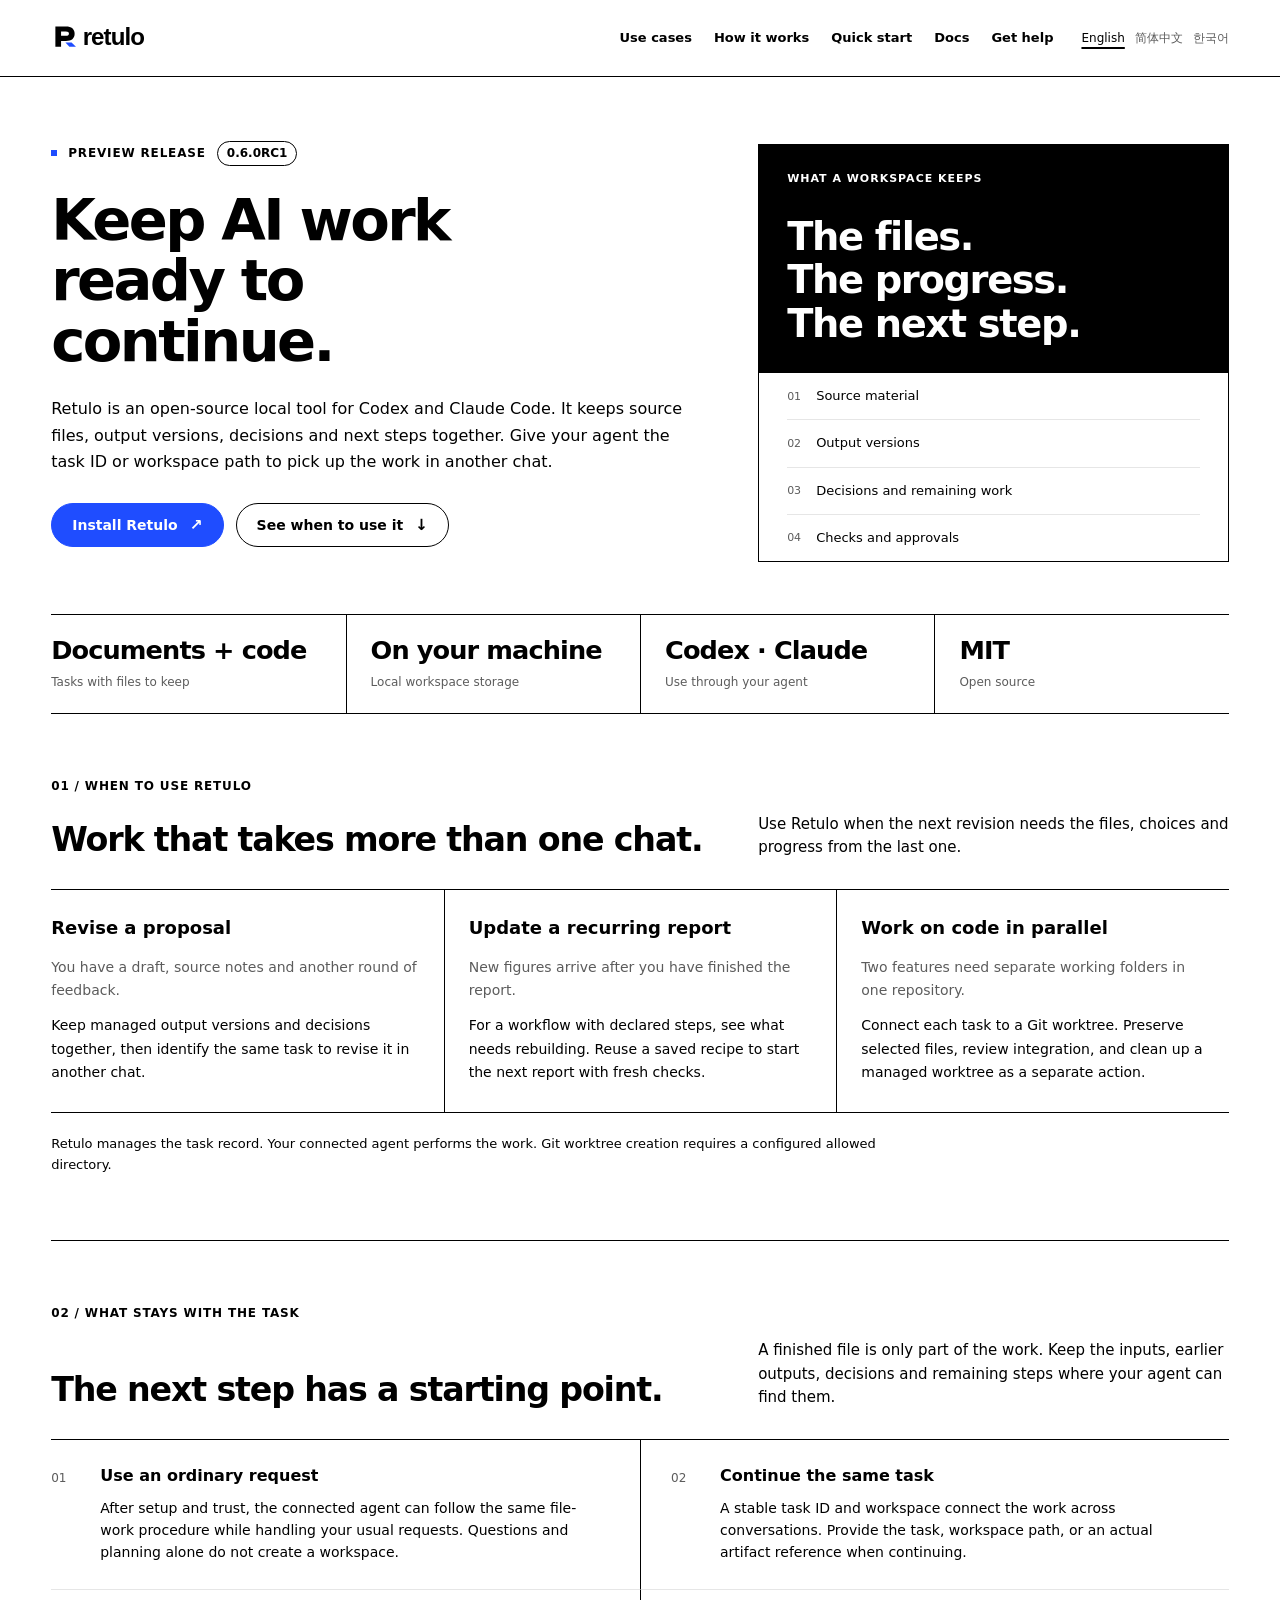
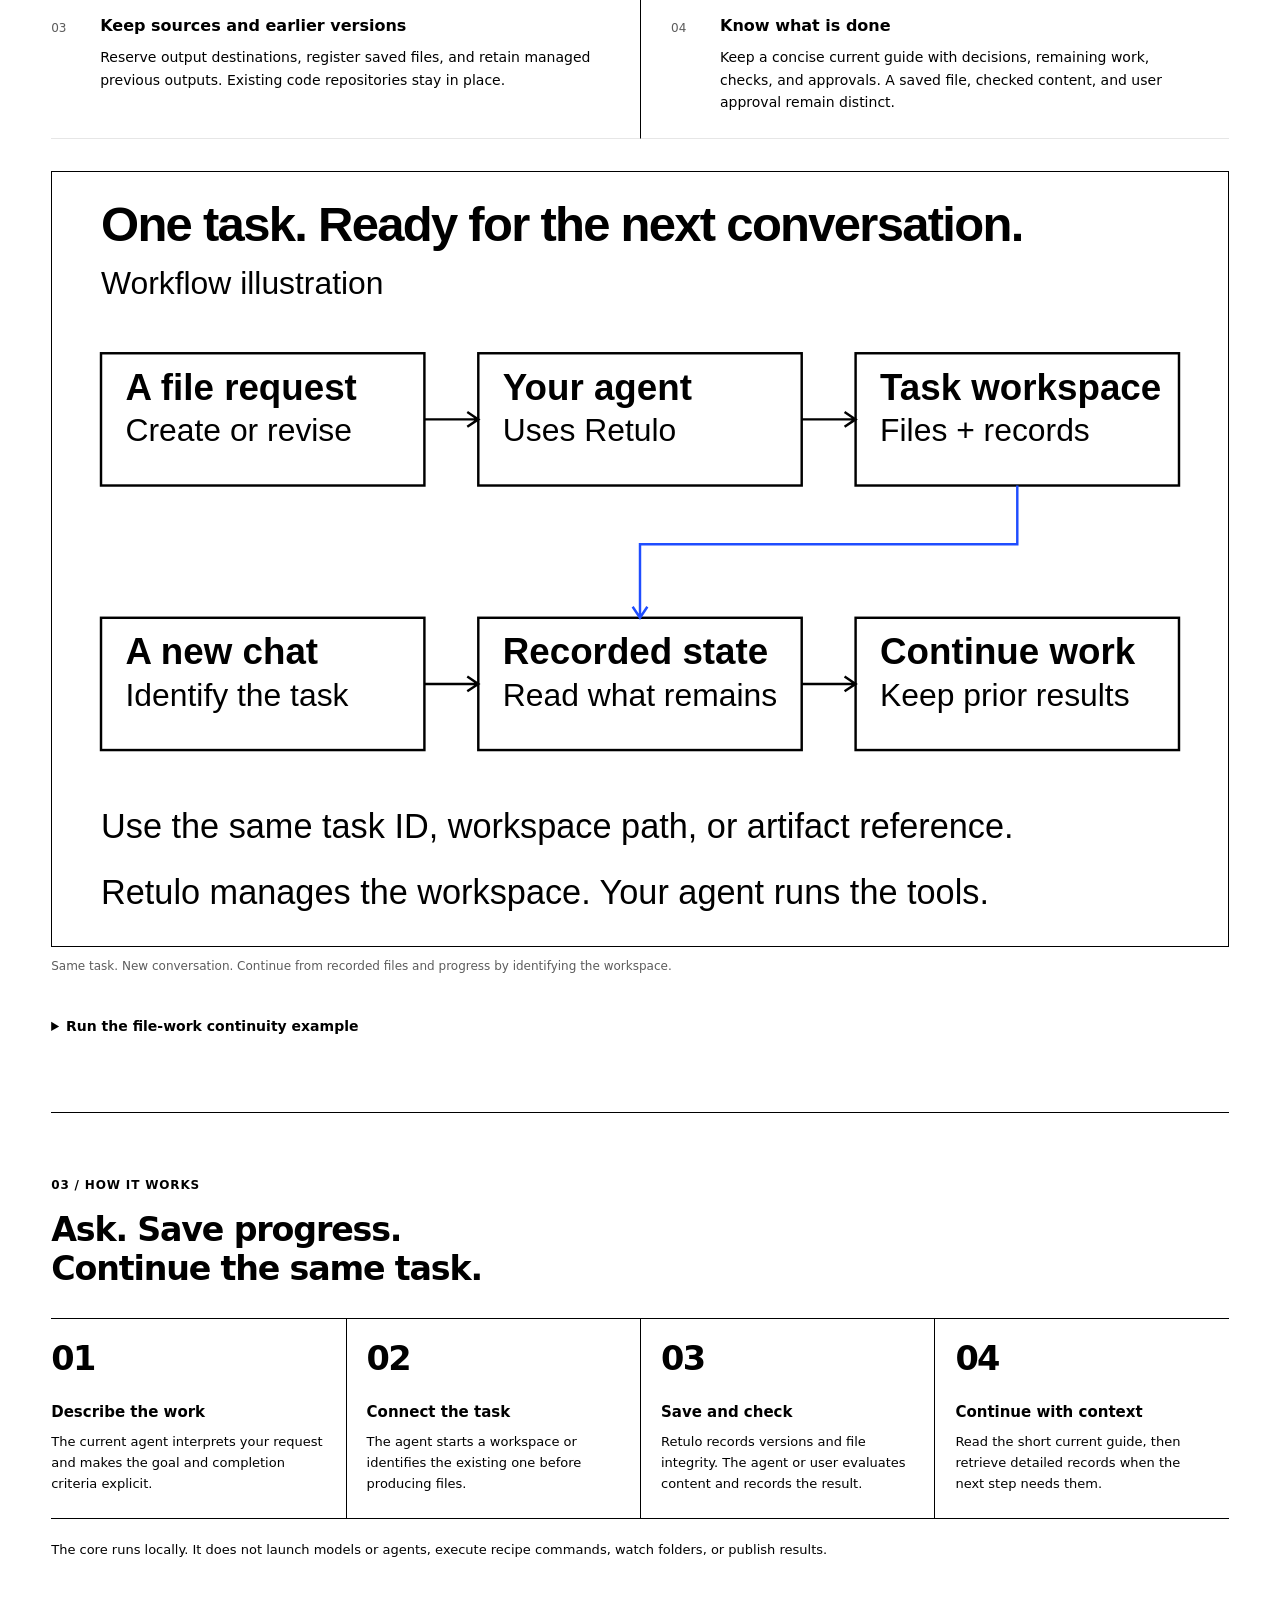
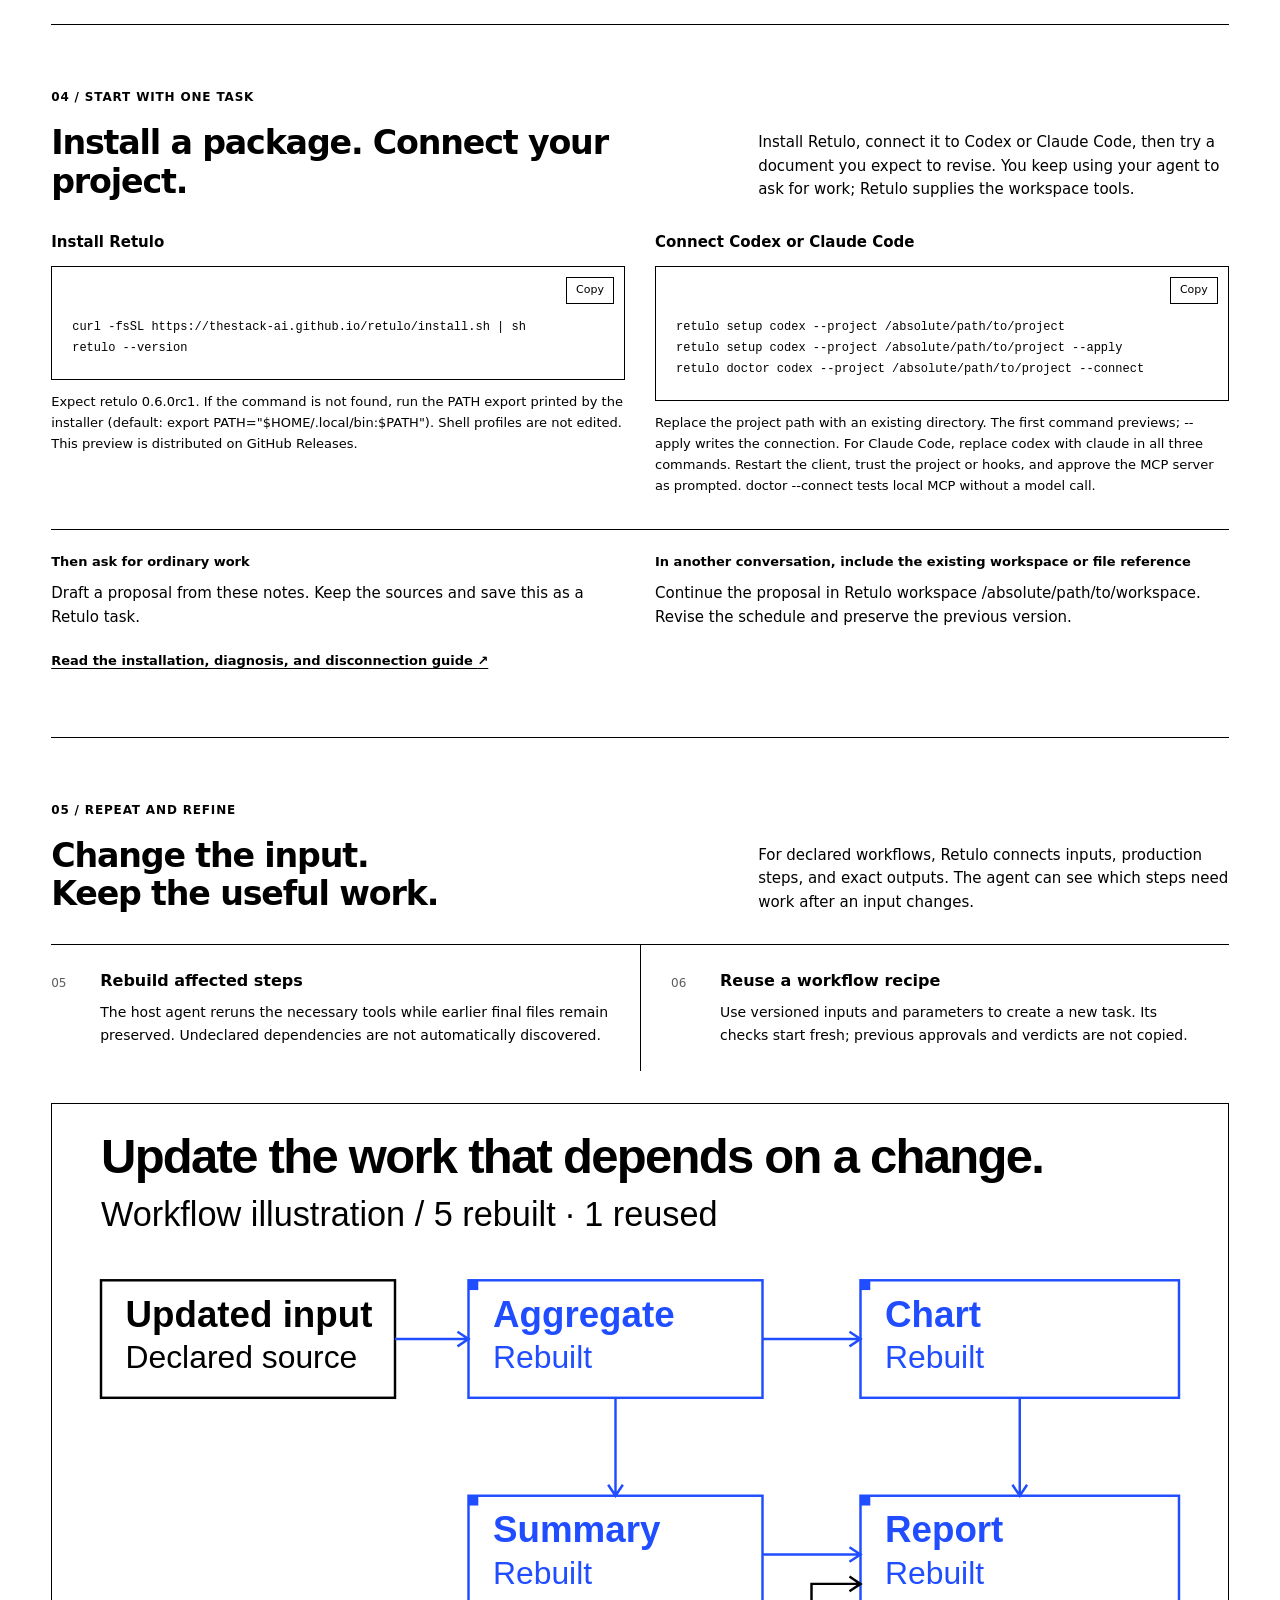
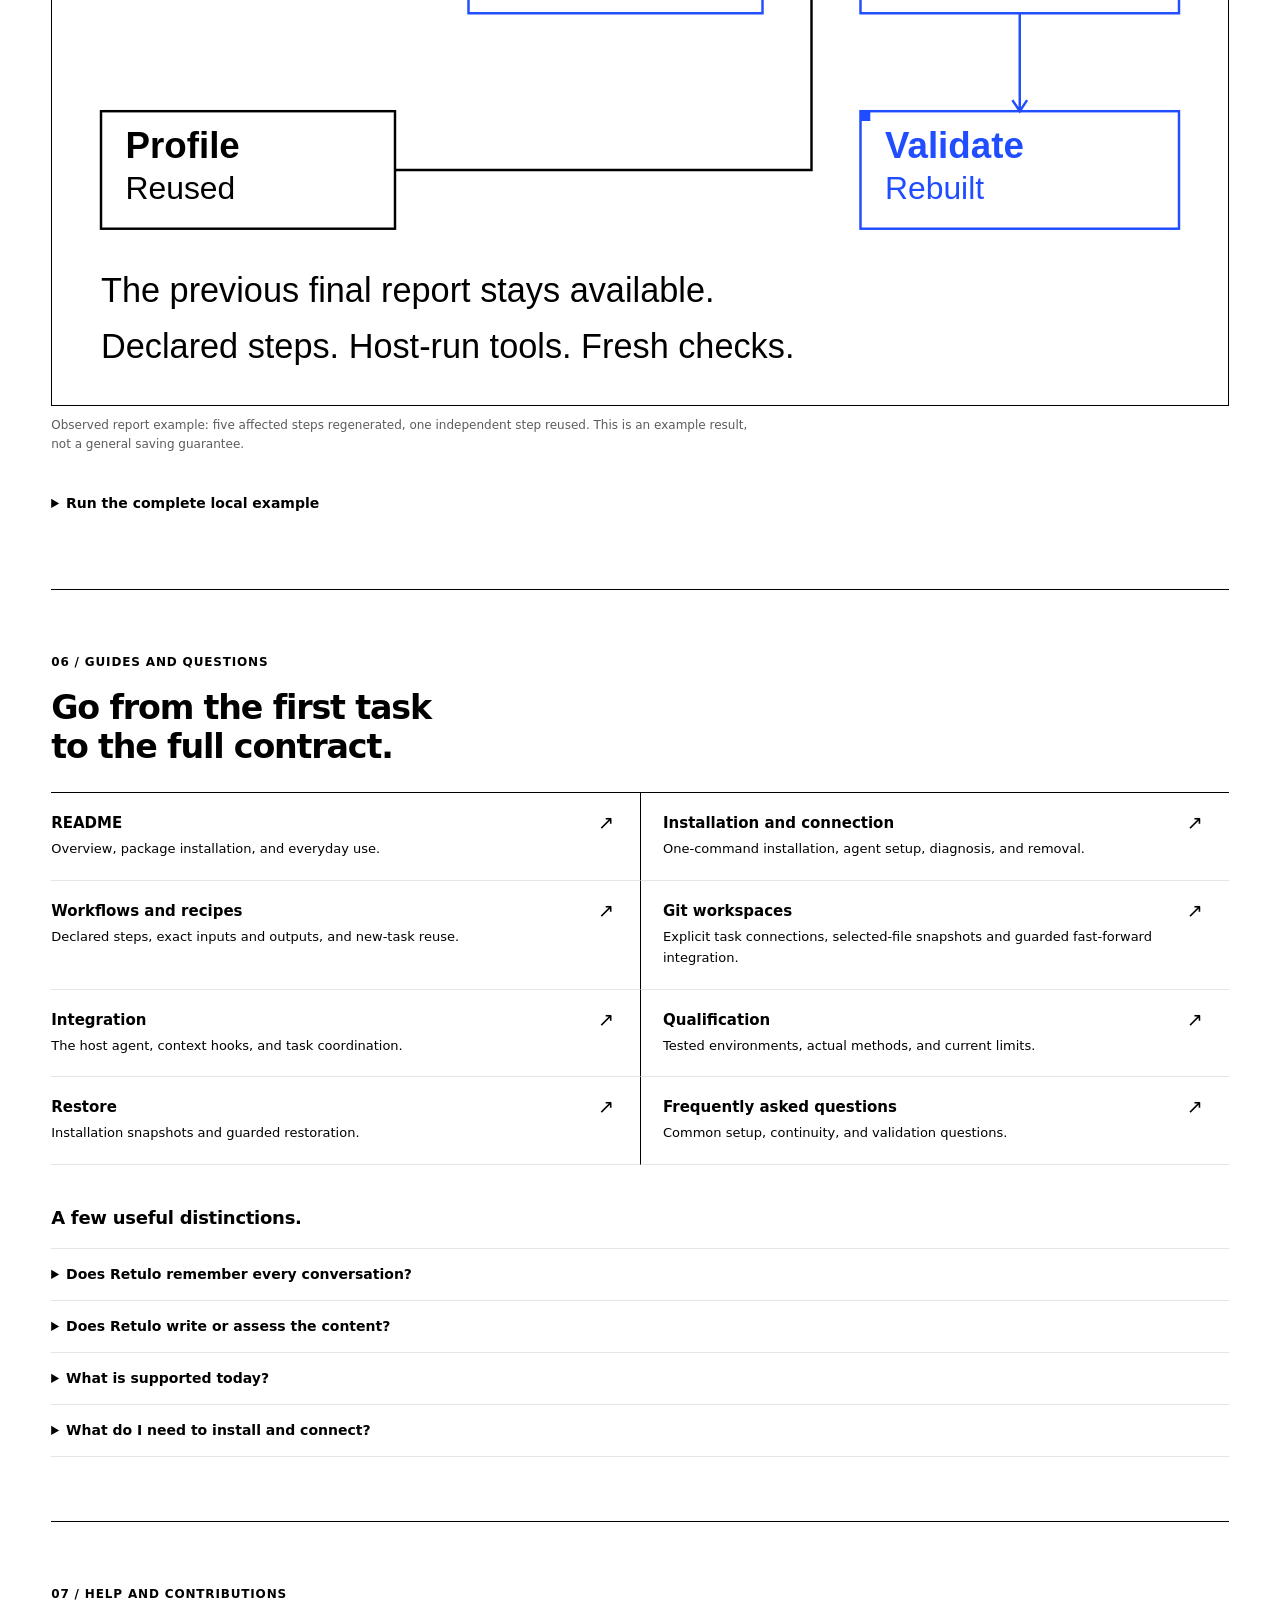
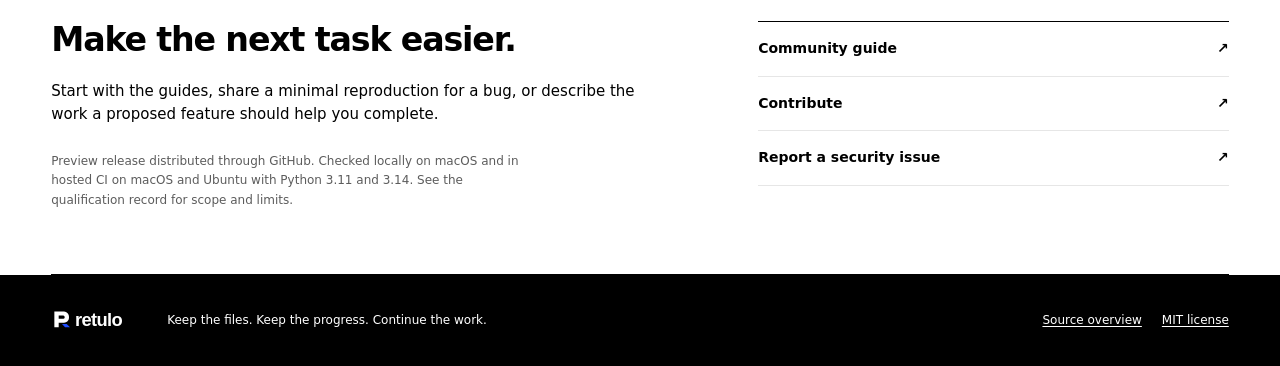
==== commit 82c89ed3: "Explain Retulo through concrete document and code use cases" ====
--- a/site/index.html
+++ b/site/index.html
@@ -3,11 +3,11 @@
 <head>
   <meta charset="utf-8">
   <meta name="viewport" content="width=device-width,initial-scale=1">
-  <title>Retulo — Local workspaces for AI agents</title>
-  <meta name="description" content="Keep source material, file versions, decisions and progress together. Continue the same AI agent task across conversations, then update or reuse its workflow.">
+  <title>Retulo — Keep AI work ready to continue</title>
+  <meta name="description" content="Keep source files, output versions, decisions and next steps together. Continue document and code tasks with Codex or Claude Code using the same local workspace.">
   <meta name="color-scheme" content="light">
-  <meta property="og:title" content="Retulo — Local workspaces for AI agents">
-  <meta property="og:description" content="Keep source material, file versions, decisions and progress together. Continue the same AI agent task across conversations, then update or reuse its workflow.">
+  <meta property="og:title" content="Retulo — Keep AI work ready to continue">
+  <meta property="og:description" content="Keep source files, output versions, decisions and next steps together. Continue document and code tasks with Codex or Claude Code using the same local workspace.">
   <meta property="og:type" content="website">
   <meta property="og:site_name" content="Retulo">
   <link rel="canonical" href="https://thestack-ai.github.io/retulo/site/">
@@ -19,41 +19,45 @@
   <link rel="alternate" hreflang="zh-CN" href="https://thestack-ai.github.io/retulo/site/zh-CN/">
   <link rel="alternate" hreflang="ko" href="https://thestack-ai.github.io/retulo/site/ko/">
   <link rel="alternate" hreflang="x-default" href="https://thestack-ai.github.io/retulo/site/">
-  <script type="application/ld+json">{"@context": "https://schema.org", "@type": "SoftwareSourceCode", "name": "Retulo", "description": "Keep source material, file versions, decisions and progress together. Continue the same AI agent task across conversations, then update or reuse its workflow.", "url": "https://thestack-ai.github.io/retulo/site/", "softwareVersion": "0.6.0rc1", "programmingLanguage": "Python", "runtimePlatform": "Python 3.11+", "operatingSystem": "macOS", "license": "https://opensource.org/license/mit", "inLanguage": "en", "codeRepository": "https://github.com/TheStack-ai/retulo"}</script>
+  <script type="application/ld+json">{"@context": "https://schema.org", "@type": "SoftwareSourceCode", "name": "Retulo", "description": "Keep source files, output versions, decisions and next steps together. Continue document and code tasks with Codex or Claude Code using the same local workspace.", "url": "https://thestack-ai.github.io/retulo/site/", "softwareVersion": "0.6.0rc1", "programmingLanguage": "Python", "runtimePlatform": "Python 3.11+", "operatingSystem": "macOS", "license": "https://opensource.org/license/mit", "inLanguage": "en", "codeRepository": "https://github.com/TheStack-ai/retulo"}</script>
   <link rel="icon" type="image/svg+xml" href="../assets/brand/symbol.svg">
-  <link rel="stylesheet" href="styles.css?v=859941131af3">
+  <link rel="stylesheet" href="styles.css?v=31d3d98bb553">
   <script defer src="app.js?v=313cf9c6bd0a"></script>
 </head>
 <body>
 <a class="skip-link" href="#main">Skip to content</a>
 <header class="site-header"><div class="header-inner wrap">
   <a class="brand" href="#overview" aria-label="Retulo"><img src="../assets/brand/wordmark-light.svg" alt="Retulo" width="126" height="36"></a>
-  <nav class="top-nav" aria-label="Overview"><a href="#overview">Overview</a><a href="#how-it-works">How it works</a><a href="#quick-start">Quick start</a><a href="#documentation">Docs</a><a href="#help">Get help</a></nav>
+  <nav class="top-nav" aria-label="Use cases"><a href="#use-cases">Use cases</a><a href="#how-it-works">How it works</a><a href="#quick-start">Quick start</a><a href="#documentation">Docs</a><a href="#help">Get help</a></nav>
   <nav class="languages" aria-label="Language"><a href="index.html" lang="en" hreflang="en" aria-current="page">English</a><a href="zh-CN/index.html" lang="zh-CN" hreflang="zh-CN">简体中文</a><a href="ko/index.html" lang="ko" hreflang="ko">한국어</a></nav>
 </div></header>
 <main id="main" class="wrap">
   <section class="hero" id="overview" aria-labelledby="hero-title">
     <div><p class="eyebrow"><span class="status-dot" aria-hidden="true"></span>PREVIEW RELEASE<span class="version-tag">0.6.0rc1</span></p>
-      <h1 id="hero-title">Local workspaces<br>for AI agents.</h1><p class="hero-intro">Retulo gives AI agents a dedicated local workspace for file-producing work. It keeps source material, output versions, decisions, and checks together. Identify the same task in a new conversation to continue from its recorded state.</p>
-      <div class="hero-actions"><a class="button primary" href="#quick-start">Get started<span class="arrow" aria-hidden="true">↗</span></a><a class="button" href="#how-it-works">See the workflow<span class="arrow" aria-hidden="true">↓</span></a></div>
+      <h1 id="hero-title">Keep AI work<br>ready to continue.</h1><p class="hero-intro">Retulo is an open-source local tool for Codex and Claude Code. It keeps source files, output versions, decisions and next steps together. Give your agent the task ID or workspace path to pick up the work in another chat.</p>
+      <div class="hero-actions"><a class="button primary" href="#quick-start">Install Retulo<span class="arrow" aria-hidden="true">↗</span></a><a class="button" href="#use-cases">See when to use it<span class="arrow" aria-hidden="true">↓</span></a></div>
     </div>
     <aside class="workspace-ledger" aria-label="WHAT A WORKSPACE KEEPS"><div class="ledger-top"><p>WHAT A WORKSPACE KEEPS</p><h2>The files.<br>The progress.<br>The next step.</h2></div><div class="ledger-lines"><div class="ledger-line"><span>01</span><span>Source material</span></div><div class="ledger-line"><span>02</span><span>Output versions</span></div><div class="ledger-line"><span>03</span><span>Decisions and remaining work</span></div><div class="ledger-line"><span>04</span><span>Checks and approvals</span></div></div></aside>
   </section>
-  <div class="facts" aria-label="Retulo 0.6.0rc1"><div class="fact"><strong>0.6.0rc1</strong><span>Preview release</span></div><div class="fact"><strong>macOS</strong><span>Tested local filesystem</span></div><div class="fact"><strong>One command</strong><span>Package installation</span></div><div class="fact"><strong>MIT</strong><span>Open source</span></div></div>
+  <div class="facts" aria-label="Retulo 0.6.0rc1"><div class="fact"><strong>Documents + code</strong><span>Tasks with files to keep</span></div><div class="fact"><strong>On your machine</strong><span>Local workspace storage</span></div><div class="fact"><strong>Codex · Claude</strong><span>Use through your agent</span></div><div class="fact"><strong>MIT</strong><span>Open source</span></div></div>
+  <section class="section" id="use-cases" aria-labelledby="cases-title">
+    <p class="section-label">01 / WHEN TO USE RETULO</p><div class="section-heading"><h2 id="cases-title">Work that takes more than one chat.</h2><p>Use Retulo when the next revision needs the files, choices and progress from the last one.</p></div>
+    <div class="use-cases"><article class="use-case"><h3>Revise a proposal</h3><p class="case-situation">You have a draft, source notes and another round of feedback.</p><p>Keep managed output versions and decisions together, then identify the same task to revise it in another chat.</p></article><article class="use-case"><h3>Update a recurring report</h3><p class="case-situation">New figures arrive after you have finished the report.</p><p>For a workflow with declared steps, see what needs rebuilding. Reuse a saved recipe to start the next report with fresh checks.</p></article><article class="use-case"><h3>Work on code in parallel</h3><p class="case-situation">Two features need separate working folders in one repository.</p><p>Connect each task to a Git worktree. Preserve selected files, review integration, and clean up a managed worktree as a separate action.</p></article></div><p class="note">Retulo manages the task record. Your connected agent performs the work. Git worktree creation requires a configured allowed directory.</p>
+  </section>
   <section class="section" aria-labelledby="foundation-title">
-    <p class="section-label">01 / THE FOUNDATION</p><div class="section-heading"><h2 id="foundation-title">Keep the work together.</h2><p>A task is more than its latest file. Retulo keeps source material, output history, decisions, and checks organized for your agent.</p></div>
+    <p class="section-label">02 / WHAT STAYS WITH THE TASK</p><div class="section-heading"><h2 id="foundation-title">The next step has a starting point.</h2><p>A finished file is only part of the work. Keep the inputs, earlier outputs, decisions and remaining steps where your agent can find them.</p></div>
     <div class="features"><article class="feature"><span class="feature-number">01</span><div><h3>Use an ordinary request</h3><p>After setup and trust, the connected agent can follow the same file-work procedure while handling your usual requests. Questions and planning alone do not create a workspace.</p></div></article><article class="feature"><span class="feature-number">02</span><div><h3>Continue the same task</h3><p>A stable task ID and workspace connect the work across conversations. Provide the task, workspace path, or an actual artifact reference when continuing.</p></div></article><article class="feature"><span class="feature-number">03</span><div><h3>Keep sources and earlier versions</h3><p>Reserve output destinations, register saved files, and retain managed previous outputs. Existing code repositories stay in place.</p></div></article><article class="feature"><span class="feature-number">04</span><div><h3>Know what is done</h3><p>Keep a concise current guide with decisions, remaining work, checks, and approvals. A saved file, checked content, and user approval remain distinct.</p></div></article></div>
     <figure class="diagram"><img src="../assets/demo/continuity.svg" alt="A task keeps its source material, versioned outputs and progress when an agent continues it in another conversation using the same task or workspace." loading="lazy"><figcaption>Same task. New conversation. Continue from recorded files and progress by identifying the workspace.</figcaption></figure>
-    <div class="demo-code"><h3>Run the file-work continuity example</h3><div class="code-frame">
+    <details class="demo-code"><summary>Run the file-work continuity example</summary><div class="code-frame">
       <button class="copy-button" type="button" data-copy="continuity-code" data-label="Copy" data-copied="Copied" data-failed="Select and copy the command below." hidden>Copy</button>
       <pre><code id="continuity-code">.venv/bin/python scripts/demo_continuity.py --output-dir /tmp/retulo-continuity-demo</code></pre>
-    </div><p>Optional source-checkout example: complete the installation guide’s development setup first. Use a new, empty output directory. Separate CLI processes create and revise a guide while preserving the same task and previous version. It tests CLI continuity, not adoption by a new agent chat.</p></div>
+    </div><p>Optional source-checkout example: complete the installation guide’s development setup first. Use a new, empty output directory. Separate CLI processes create and revise a guide while preserving the same task and previous version. It tests CLI continuity, not adoption by a new agent chat.</p></details>
   </section>
   <section class="section" id="how-it-works" aria-labelledby="how-title">
-    <p class="section-label">02 / HOW IT WORKS</p><h2 class="single-heading" id="how-title">Your agent runs the tools.<br>Retulo keeps the task in order.</h2><div class="how-steps"><article class="how-step"><span>01</span><h3>Describe the work</h3><p>The current agent interprets your request and makes the goal and completion criteria explicit.</p></article><article class="how-step"><span>02</span><h3>Connect the task</h3><p>The agent starts a workspace or identifies the existing one before producing files.</p></article><article class="how-step"><span>03</span><h3>Save and check</h3><p>Retulo records versions and file integrity. The agent or user evaluates content and records the result.</p></article><article class="how-step"><span>04</span><h3>Continue with context</h3><p>Read the short current guide, then retrieve detailed records when the next step needs them.</p></article></div><p class="note">The core runs locally. It does not launch models or agents, execute recipe commands, watch folders, or publish results.</p>
+    <p class="section-label">03 / HOW IT WORKS</p><h2 class="single-heading" id="how-title">Ask. Save progress.<br>Continue the same task.</h2><div class="how-steps"><article class="how-step"><span>01</span><h3>Describe the work</h3><p>The current agent interprets your request and makes the goal and completion criteria explicit.</p></article><article class="how-step"><span>02</span><h3>Connect the task</h3><p>The agent starts a workspace or identifies the existing one before producing files.</p></article><article class="how-step"><span>03</span><h3>Save and check</h3><p>Retulo records versions and file integrity. The agent or user evaluates content and records the result.</p></article><article class="how-step"><span>04</span><h3>Continue with context</h3><p>Read the short current guide, then retrieve detailed records when the next step needs them.</p></article></div><p class="note">The core runs locally. It does not launch models or agents, execute recipe commands, watch folders, or publish results.</p>
   </section>
   <section class="section" id="quick-start" aria-labelledby="quick-title">
-    <p class="section-label">03 / QUICK START</p><div class="section-heading"><h2 id="quick-title">Install a package. Connect your project.</h2><p>Run the installer in a macOS or Linux terminal. It verifies the release wheel and installs a persistent runtime, obtaining uv and Python when needed. No source checkout or manual virtual environment is required.</p></div>
+    <p class="section-label">04 / START WITH ONE TASK</p><div class="section-heading"><h2 id="quick-title">Install a package. Connect your project.</h2><p>Install Retulo, connect it to Codex or Claude Code, then try a document you expect to revise. You keep using your agent to ask for work; Retulo supplies the workspace tools.</p></div>
     <div class="quickstart-grid"><div class="code-section"><h3>Install Retulo</h3><div class="code-frame">
       <button class="copy-button" type="button" data-copy="install-code" data-label="Copy" data-copied="Copied" data-failed="Select and copy the command below." hidden>Copy</button>
       <pre><code id="install-code">curl -fsSL https://thestack-ai.github.io/retulo/install.sh | sh
@@ -64,27 +68,27 @@
 retulo setup codex --project /absolute/path/to/project --apply
 retulo doctor codex --project /absolute/path/to/project --connect</code></pre>
     </div><p>Replace the project path with an existing directory. The first command previews; --apply writes the connection. For Claude Code, replace codex with claude in all three commands. Restart the client, trust the project or hooks, and approve the MCP server as prompted. doctor --connect tests local MCP without a model call.</p></div></div>
-    <div class="request-examples"><div><h3>Then ask for ordinary work</h3><blockquote>Create a visitor guide as a Markdown file. Preserve the source material.</blockquote></div><div><h3>In another conversation, include the existing workspace or file reference</h3><blockquote>Continue this guide in the same workspace. Add a contact section and keep the previous version.</blockquote></div></div>
+    <div class="request-examples"><div><h3>Then ask for ordinary work</h3><blockquote>Draft a proposal from these notes. Keep the sources and save this as a Retulo task.</blockquote></div><div><h3>In another conversation, include the existing workspace or file reference</h3><blockquote>Continue the proposal in Retulo workspace /absolute/path/to/workspace. Revise the schedule and preserve the previous version.</blockquote></div></div>
     <a class="text-link" href="https://github.com/TheStack-ai/retulo/blob/main/docs/INSTALLATION.md">Read the installation, diagnosis, and disconnection guide <span aria-hidden="true">↗</span></a>
   </section>
   <section class="section" id="examples" aria-labelledby="workflow-title">
-    <p class="section-label">04 / UPDATE AND REPEAT</p><div class="section-heading"><h2 id="workflow-title">Change the input.<br>Keep the useful work.</h2><p>For declared workflows, Retulo connects inputs, production steps, and exact outputs. The agent can see which steps need work after an input changes.</p></div>
+    <p class="section-label">05 / REPEAT AND REFINE</p><div class="section-heading"><h2 id="workflow-title">Change the input.<br>Keep the useful work.</h2><p>For declared workflows, Retulo connects inputs, production steps, and exact outputs. The agent can see which steps need work after an input changes.</p></div>
     <div class="features workflow-features"><article class="feature"><span class="feature-number">05</span><div><h3>Rebuild affected steps</h3><p>The host agent reruns the necessary tools while earlier final files remain preserved. Undeclared dependencies are not automatically discovered.</p></div></article><article class="feature"><span class="feature-number">06</span><div><h3>Reuse a workflow recipe</h3><p>Use versioned inputs and parameters to create a new task. Its checks start fresh; previous approvals and verdicts are not copied.</p></div></article></div>
     <figure class="diagram"><img src="../assets/demo/workflow.svg" alt="Declared input changes affect linked workflow steps while an independent step can be reused and the previous final report remains preserved." loading="lazy"><figcaption>Observed report example: five affected steps regenerated, one independent step reused. This is an example result, not a general saving guarantee.</figcaption></figure>
-    <div class="demo-code"><h3>Run the complete local example</h3><div class="code-frame">
+    <details class="demo-code"><summary>Run the complete local example</summary><div class="code-frame">
       <button class="copy-button" type="button" data-copy="demo-code" data-label="Copy" data-copied="Copied" data-failed="Select and copy the command below." hidden>Copy</button>
       <pre><code id="demo-code">.venv/bin/python scripts/demo_incremental.py --output-dir /tmp/retulo-report-demo</code></pre>
-    </div><p>Optional source-checkout example: complete the development setup in the installation guide, then run this from that checkout with a new, empty output directory. It creates an HTML report, updates affected steps, preserves earlier reports, and starts a fresh recipe task. No model calls or global setting changes.</p></div>
+    </div><p>Optional source-checkout example: complete the development setup in the installation guide, then run this from that checkout with a new, empty output directory. It creates an HTML report, updates affected steps, preserves earlier reports, and starts a fresh recipe task. No model calls or global setting changes.</p></details>
   </section>
   <section class="section" id="documentation" aria-labelledby="docs-title">
-    <p class="section-label">05 / DOCUMENTATION</p><h2 class="single-heading" id="docs-title">Go from the first task<br>to the full contract.</h2>
-    <ul class="document-list"><li><a href="https://github.com/TheStack-ai/retulo/blob/main/README.md"><span><strong>README</strong><small>Overview, package installation, and everyday use.</small></span><span class="arrow" aria-hidden="true">↗</span></a></li><li><a href="https://github.com/TheStack-ai/retulo/blob/main/docs/INSTALLATION.md"><span><strong>Installation and connection</strong><small>One-command installation, agent setup, diagnosis, and removal.</small></span><span class="arrow" aria-hidden="true">↗</span></a></li><li><a href="https://github.com/TheStack-ai/retulo/blob/main/docs/WORKFLOWS.md"><span><strong>Workflows and recipes</strong><small>Declared steps, exact inputs and outputs, and new-task reuse.</small></span><span class="arrow" aria-hidden="true">↗</span></a></li><li><a href="https://github.com/TheStack-ai/retulo/blob/main/docs/GIT_WORKSPACES.md"><span><strong>Git workspaces</strong><small>Explicit task connections, selected-file snapshots and guarded fast-forward integration.</small></span><span class="arrow" aria-hidden="true">↗</span></a></li><li><a href="https://github.com/TheStack-ai/retulo/blob/main/docs/INTEGRATIONS.md"><span><strong>Integration</strong><small>The host agent, context hooks, and task coordination.</small></span><span class="arrow" aria-hidden="true">↗</span></a></li><li><a href="https://github.com/TheStack-ai/retulo/blob/main/docs/QUALIFICATION.md"><span><strong>Qualification</strong><small>Tested environments, actual methods, and current limits.</small></span><span class="arrow" aria-hidden="true">↗</span></a></li><li><a href="https://github.com/TheStack-ai/retulo/blob/main/docs/RESTORE.md"><span><strong>Restore</strong><small>Installation snapshots and guarded restoration.</small></span><span class="arrow" aria-hidden="true">↗</span></a></li><li><a href="https://github.com/TheStack-ai/retulo/blob/main/docs/FAQ.md"><span><strong>Frequently asked questions</strong><small>Common setup, continuity, and validation questions.</small></span><span class="arrow" aria-hidden="true">↗</span></a></li></ul><div class="faq"><h3>A few useful distinctions.</h3><details><summary>Does Retulo remember every conversation?</summary><p>Retulo records managed tasks, files, and progress. To continue across conversations, identify the same task or workspace. The core does not reconstruct conversations it has not received.</p></details><details><summary>Does Retulo write or assess the content?</summary><p>The current agent interprets the request and runs its tools. Retulo manages the workspace and records file integrity, checks, and approvals. Recorded checks do not guarantee content quality.</p></details><details><summary>What is supported today?</summary><p>The tested local environment is macOS with a local filesystem. The bootstrap targets macOS and Linux and obtains Python 3.11+ when needed; Linux installation is intended for CI qualification. Windows manual setup, network storage, multiple hosts, and other clients need separate validation.</p></details><details><summary>What do I need to install and connect?</summary><p>Run the package installer, then use retulo setup codex or retulo setup claude with your existing project. Setup creates the local configuration and managed client guidance. Install and sign in to Codex or Claude Code separately; Retulo supplies neither a model account nor a background service.</p></details></div>
+    <p class="section-label">06 / GUIDES AND QUESTIONS</p><h2 class="single-heading" id="docs-title">Go from the first task<br>to the full contract.</h2>
+    <ul class="document-list"><li><a href="https://github.com/TheStack-ai/retulo/blob/main/README.md"><span><strong>README</strong><small>Overview, package installation, and everyday use.</small></span><span class="arrow" aria-hidden="true">↗</span></a></li><li><a href="https://github.com/TheStack-ai/retulo/blob/main/docs/INSTALLATION.md"><span><strong>Installation and connection</strong><small>One-command installation, agent setup, diagnosis, and removal.</small></span><span class="arrow" aria-hidden="true">↗</span></a></li><li><a href="https://github.com/TheStack-ai/retulo/blob/main/docs/WORKFLOWS.md"><span><strong>Workflows and recipes</strong><small>Declared steps, exact inputs and outputs, and new-task reuse.</small></span><span class="arrow" aria-hidden="true">↗</span></a></li><li><a href="https://github.com/TheStack-ai/retulo/blob/main/docs/GIT_WORKSPACES.md"><span><strong>Git workspaces</strong><small>Explicit task connections, selected-file snapshots and guarded fast-forward integration.</small></span><span class="arrow" aria-hidden="true">↗</span></a></li><li><a href="https://github.com/TheStack-ai/retulo/blob/main/docs/INTEGRATIONS.md"><span><strong>Integration</strong><small>The host agent, context hooks, and task coordination.</small></span><span class="arrow" aria-hidden="true">↗</span></a></li><li><a href="https://github.com/TheStack-ai/retulo/blob/main/docs/QUALIFICATION.md"><span><strong>Qualification</strong><small>Tested environments, actual methods, and current limits.</small></span><span class="arrow" aria-hidden="true">↗</span></a></li><li><a href="https://github.com/TheStack-ai/retulo/blob/main/docs/RESTORE.md"><span><strong>Restore</strong><small>Installation snapshots and guarded restoration.</small></span><span class="arrow" aria-hidden="true">↗</span></a></li><li><a href="https://github.com/TheStack-ai/retulo/blob/main/docs/FAQ.md"><span><strong>Frequently asked questions</strong><small>Common setup, continuity, and validation questions.</small></span><span class="arrow" aria-hidden="true">↗</span></a></li></ul><div class="faq"><h3>A few useful distinctions.</h3><details><summary>Does Retulo remember every conversation?</summary><p>Retulo records managed tasks, files, and progress. To continue across conversations, identify the same task or workspace. The core does not reconstruct conversations it has not received.</p></details><details><summary>Does Retulo write or assess the content?</summary><p>The current agent interprets the request and runs its tools. Retulo manages the workspace and records file integrity, checks, and approvals. Recorded checks do not guarantee content quality.</p></details><details><summary>What is supported today?</summary><p>Checked locally on macOS and in hosted CI on macOS and Ubuntu with Python 3.11 and 3.14. Windows, network storage, multiple hosts, and other clients need separate validation. A protocol test does not prove that a particular chat follows the workflow.</p></details><details><summary>What do I need to install and connect?</summary><p>Run the package installer, then use retulo setup codex or retulo setup claude with your existing project. Setup creates the local configuration and managed client guidance. Install and sign in to Codex or Claude Code separately; Retulo supplies neither a model account nor a background service.</p></details></div>
   </section>
   <section class="section" id="help" aria-labelledby="help-title">
-    <p class="section-label">06 / HELP AND CONTRIBUTIONS</p><div class="help-layout"><div><h2 class="single-heading" id="help-title">Make the next task easier.</h2><p>Start with the guides, share a minimal reproduction for a bug, or describe the work a proposed feature should help you complete.</p><p class="publication-note">Preview release distributed as a GitHub wheel. macOS is locally tested; Linux installation is intended for CI qualification. Read the qualification record for actual checks and current limits.</p></div><nav class="help-links" aria-label="Get help"><a href="https://github.com/TheStack-ai/retulo/blob/main/docs/COMMUNITY.md">Community guide<span aria-hidden="true">↗</span></a><a href="https://github.com/TheStack-ai/retulo/blob/main/CONTRIBUTING.md">Contribute<span aria-hidden="true">↗</span></a><a href="https://github.com/TheStack-ai/retulo/blob/main/SECURITY.md">Report a security issue<span aria-hidden="true">↗</span></a></nav></div>
+    <p class="section-label">07 / HELP AND CONTRIBUTIONS</p><div class="help-layout"><div><h2 class="single-heading" id="help-title">Make the next task easier.</h2><p>Start with the guides, share a minimal reproduction for a bug, or describe the work a proposed feature should help you complete.</p><p class="publication-note">Preview release distributed through GitHub. Checked locally on macOS and in hosted CI on macOS and Ubuntu with Python 3.11 and 3.14. See the qualification record for scope and limits.</p></div><nav class="help-links" aria-label="Get help"><a href="https://github.com/TheStack-ai/retulo/blob/main/docs/COMMUNITY.md">Community guide<span aria-hidden="true">↗</span></a><a href="https://github.com/TheStack-ai/retulo/blob/main/CONTRIBUTING.md">Contribute<span aria-hidden="true">↗</span></a><a href="https://github.com/TheStack-ai/retulo/blob/main/SECURITY.md">Report a security issue<span aria-hidden="true">↗</span></a></nav></div>
   </section>
 </main>
-<footer class="site-footer"><div class="footer-inner wrap"><div class="footer-brand"><img src="../assets/brand/wordmark-dark.svg" alt="Retulo" width="96" height="30"><p>Local workspaces. Recorded progress. Work you can continue.</p></div><div class="footer-links"><a href="https://github.com/TheStack-ai/retulo/blob/main/README.md">Source overview</a><a href="https://github.com/TheStack-ai/retulo/blob/main/LICENSE">MIT license</a></div></div></footer>
+<footer class="site-footer"><div class="footer-inner wrap"><div class="footer-brand"><img src="../assets/brand/wordmark-dark.svg" alt="Retulo" width="96" height="30"><p>Keep the files. Keep the progress. Continue the work.</p></div><div class="footer-links"><a href="https://github.com/TheStack-ai/retulo/blob/main/README.md">Source overview</a><a href="https://github.com/TheStack-ai/retulo/blob/main/LICENSE">MIT license</a></div></div></footer>
 <p class="visually-hidden" id="copy-status" role="status" aria-live="polite"></p>
 </body>
 </html>
--- a/site/styles.css
+++ b/site/styles.css
@@ -2,3 +2,8 @@
 @media(min-width:1100px){.site-header{position:sticky;top:0;z-index:5}}@media(max-width:1100px){.header-inner{gap:22px;flex-wrap:wrap;padding-block:18px}.top-nav{order:3;width:100%;margin:0;justify-content:space-between;gap:14px;padding-top:12px;border-top:1px solid var(--soft-rule)}.languages{margin-left:auto}.hero,.section-heading,.help-layout{gap:30px}.hero{padding-top:45px}.ledger-top{padding:24px}.ledger-lines{padding-inline:24px}.how-step{padding-right:14px}.how-step+.how-step{padding-left:14px}}@media(max-width:720px){html{scroll-padding-top:24px}.wrap{width:calc(100% - 40px)}.header-inner{min-height:0;padding-block:17px;gap:14px}.brand,.brand img{width:106px}.brand{flex-basis:106px}.languages{gap:12px;font-size:.6875rem}.top-nav{font-size:.75rem;gap:10px;overflow-wrap:anywhere}.top-nav a:nth-child(2){display:none}.hero{grid-template-columns:1fr;gap:32px;padding-block:37px}.hero h1{max-width:100%;font-size:clamp(2.45rem,9vw,3.65rem);margin-bottom:20px}.hero-intro{max-width:100%;font-size:.9375rem;line-height:1.7}.eyebrow{margin-bottom:23px;font-size:.6875rem}.workspace-ledger{display:grid;grid-template-columns:minmax(0,1fr) minmax(0,1fr);margin:0}.ledger-top{padding:20px}.ledger-top p{font-size:.5625rem;margin-bottom:23px}.ledger-top h2{font-size:clamp(1.5rem,6.4vw,2.2rem)}.ledger-lines{padding-inline:15px;align-self:center}.ledger-line{font-size:.6875rem;gap:10px;padding-block:10px}.ledger-line span:first-child{font-size:.625rem}.facts{grid-template-columns:repeat(2,minmax(0,1fr))}.fact{padding:19px 16px 19px 0}.fact+.fact{padding-left:18px}.fact:nth-child(3){border-left:0;border-top:1px solid var(--ink);padding-left:0}.fact:nth-child(4){border-top:1px solid var(--ink)}.fact strong{font-size:1.55rem}.fact span{font-size:.6875rem;margin-top:7px}.section{padding-block:44px}.section-label{font-size:.6875rem;margin-bottom:16px}.section-heading,.help-layout{grid-template-columns:1fr;gap:18px;margin-bottom:25px}.section-heading h2,.single-heading{font-size:1.85rem;line-height:1.16;max-width:100%}.section-heading p{font-size:.875rem;line-height:1.65}.features{grid-template-columns:1fr}.feature{padding:21px 0;grid-template-columns:24px minmax(0,1fr);gap:12px}.feature:nth-child(even){border-left:0;padding-left:0}.feature h3{font-size:.9375rem}.feature p{font-size:.8125rem;line-height:1.65}.diagram{margin-top:26px}.diagram figcaption{font-size:.6875rem;line-height:1.65}.how-steps{grid-template-columns:repeat(2,minmax(0,1fr));margin-top:26px}.how-step{padding:21px 16px 22px 0}.how-step+.how-step{padding-left:17px}.how-step:nth-child(3){border-left:0;border-top:1px solid var(--ink);padding-left:0}.how-step:nth-child(4){border-top:1px solid var(--ink)}.how-step>span{font-size:1.9rem}.how-step h3{font-size:.875rem;margin-top:20px}.how-step p{font-size:.75rem;line-height:1.65}.note{font-size:.75rem;line-height:1.7}.quickstart-grid,.request-examples{grid-template-columns:minmax(0,1fr);gap:26px}.code-section{min-width:0}.code-section h3{font-size:.875rem}pre{font-size:.6875rem;padding-inline:14px}.code-section>p,.demo-code p{font-size:.75rem;line-height:1.7}.request-examples{padding-top:22px;margin-top:27px}.request-examples h3{font-size:.75rem}.request-examples blockquote{font-size:.875rem}.workflow-features .feature:first-child{border-bottom:1px solid var(--soft-rule)}.document-list{grid-template-columns:1fr}.document-list li:nth-child(even){border-left:0}.document-list a,.document-list li:nth-child(even) a{padding:18px 0}.document-list strong{font-size:.875rem}.document-list small{font-size:.75rem}.faq{margin-top:32px}.faq>h3{font-size:1rem}.faq summary{font-size:.8125rem}.faq details p{font-size:.8125rem}.help-layout{margin-bottom:0}.help-layout p{font-size:.875rem;margin-top:17px}.help-links a{font-size:.8125rem}.publication-note{font-size:.6875rem!important}.footer-inner{flex-direction:column;align-items:flex-start;gap:22px}.footer-brand{align-items:flex-start;gap:18px}.footer-brand p{font-size:.6875rem;max-width:30ch}.footer-links{font-size:.6875rem;flex-wrap:wrap}.button{font-size:.8125rem;padding-inline:17px}.text-link{font-size:.75rem}html[lang=zh-CN] h1{font-size:clamp(2.25rem,8vw,3.5rem)}html[lang=ko] h1{font-size:clamp(2.1rem,7.4vw,3.2rem)}html[lang=ko] .section-heading h2,html[lang=zh-CN] .section-heading h2{font-size:1.75rem}}@media(max-width:380px){.wrap{width:calc(100% - 32px)}.top-nav{font-size:.6875rem}.brand,.brand img{width:94px}.brand{flex-basis:94px}.languages{gap:9px}.ledger-top{padding:17px}.ledger-lines{padding-inline:12px}.ledger-line{font-size:.625rem;gap:8px}.ledger-top p{font-size:.625rem}.hero h1{font-size:2.3rem}.button{font-size:.75rem;padding-inline:15px}}@media(prefers-reduced-motion:reduce){html{scroll-behavior:auto}*,*::before,*::after{transition:none!important;animation:none!important}}@media(pointer:coarse){.top-nav a,.languages a,.footer-links a{min-height:44px;display:inline-flex;align-items:center}.copy-button{min-height:44px;min-width:60px}}
 
 html[lang=ko] p,html[lang=ko] blockquote,html[lang=ko] summary{word-break:keep-all;overflow-wrap:anywhere}
+
+.use-cases{display:grid;grid-template-columns:repeat(3,minmax(0,1fr));border-top:1px solid var(--ink);border-bottom:1px solid var(--ink)}.use-case{padding:25px 24px 28px 0}.use-case+.use-case{border-left:1px solid var(--ink);padding-left:24px}.use-case h3{font-size:1.125rem;line-height:1.4;margin:0 0 16px}.use-case p{font-size:.875rem;line-height:1.65;margin:12px 0 0}.use-case .case-situation{color:var(--muted)}.demo-code summary{cursor:pointer;font-size:.875rem;font-weight:600;padding-block:10px}.demo-code[open] summary{margin-bottom:10px}.fact strong{font-size:clamp(1.2rem,2vw,1.6rem)}
+@media(max-width:720px){.use-cases{grid-template-columns:1fr}.use-case,.use-case+.use-case{padding:22px 0;border-left:0}.use-case+.use-case{border-top:1px solid var(--soft-rule)}.use-case h3{font-size:1rem;margin-bottom:10px}.use-case p{font-size:.8125rem}.fact strong{font-size:1.2rem}}
+
+@media(max-width:720px){html[lang=zh-CN] .section-heading h2,html[lang=zh-CN] .single-heading{word-break:normal;overflow-wrap:anywhere}}
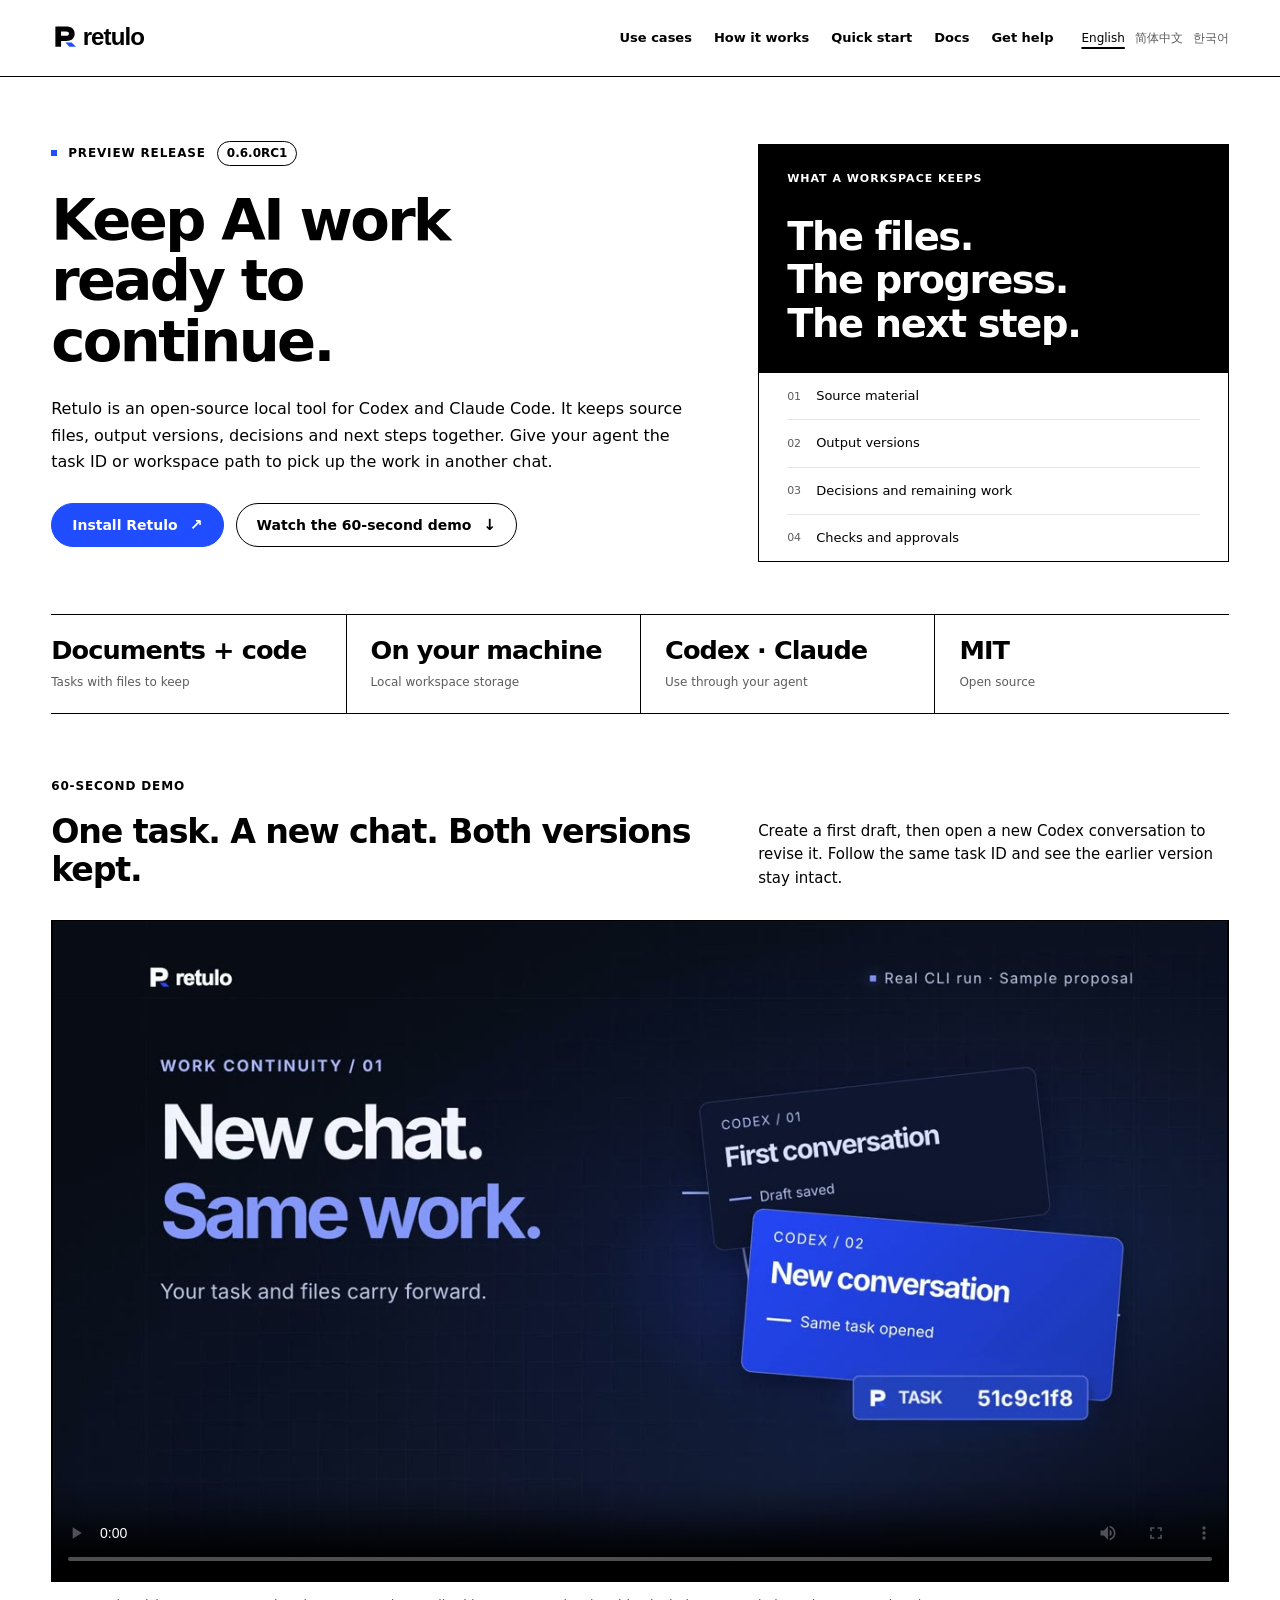
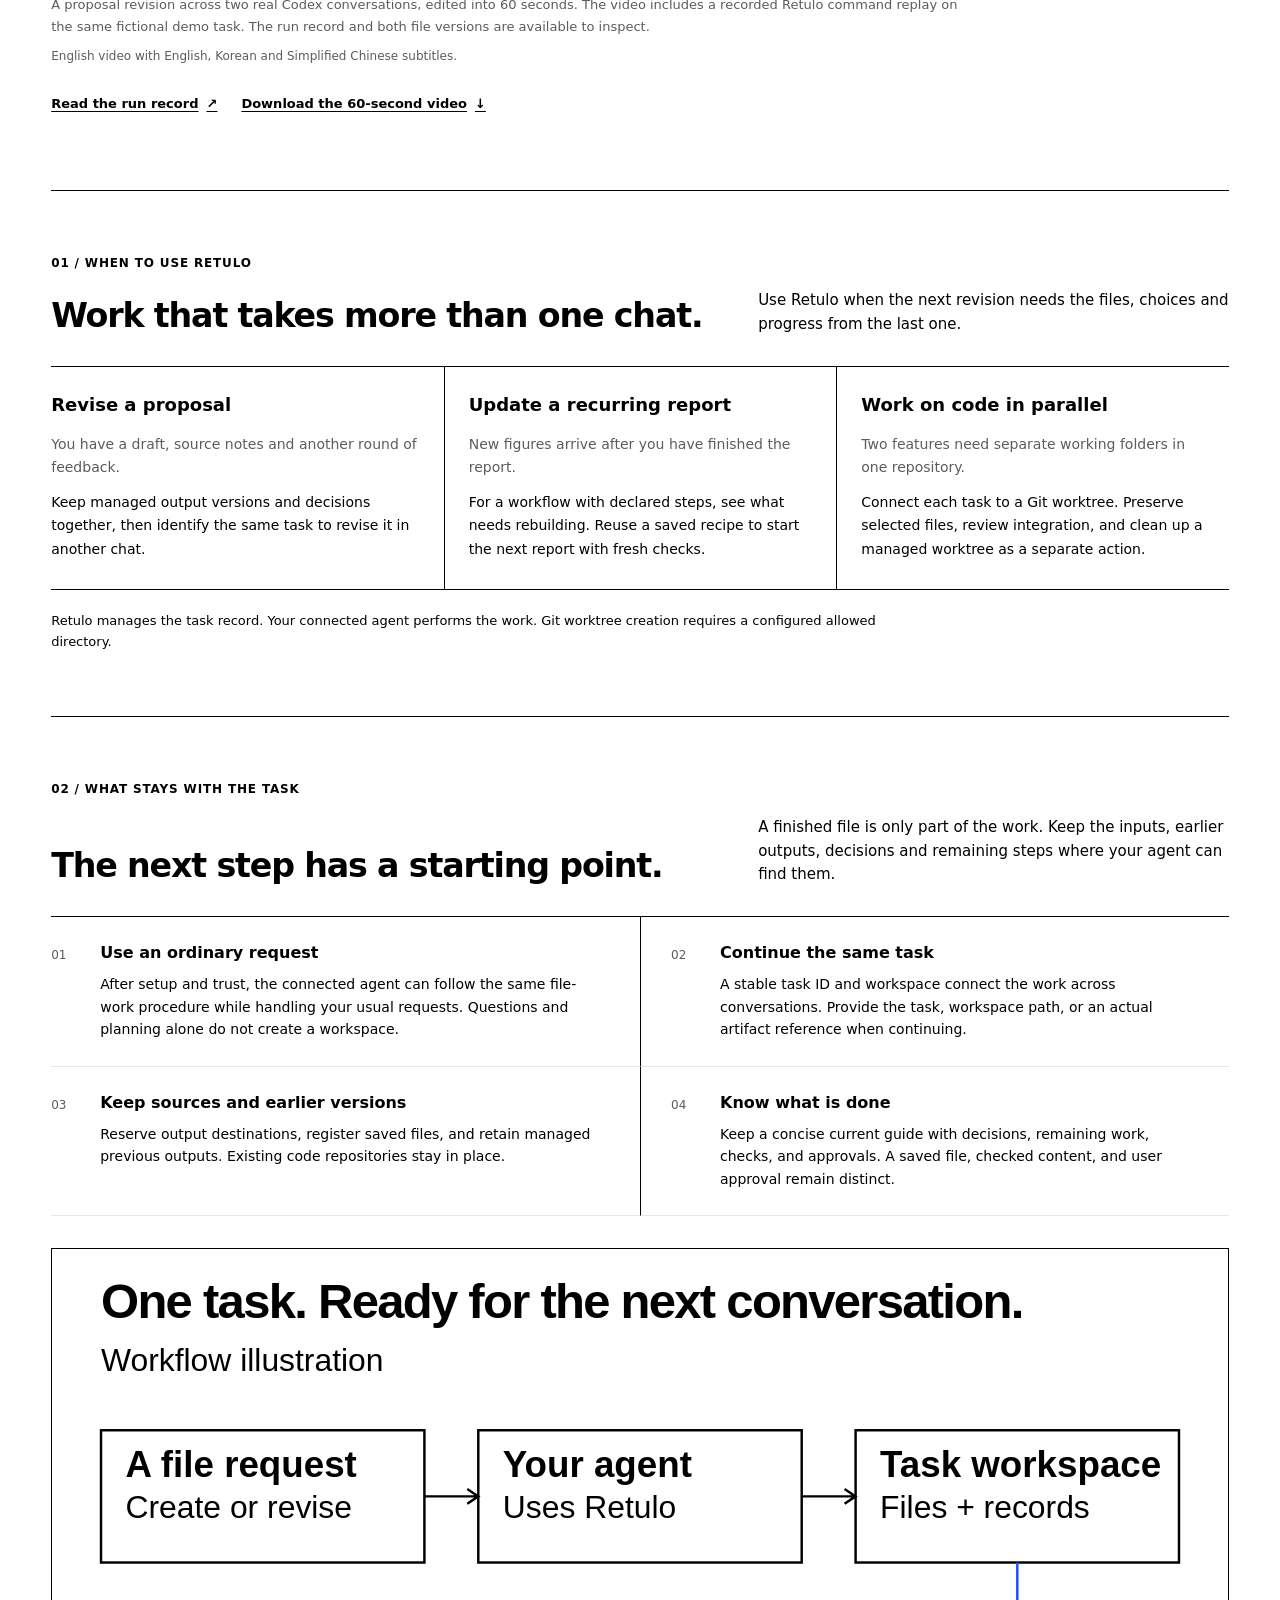
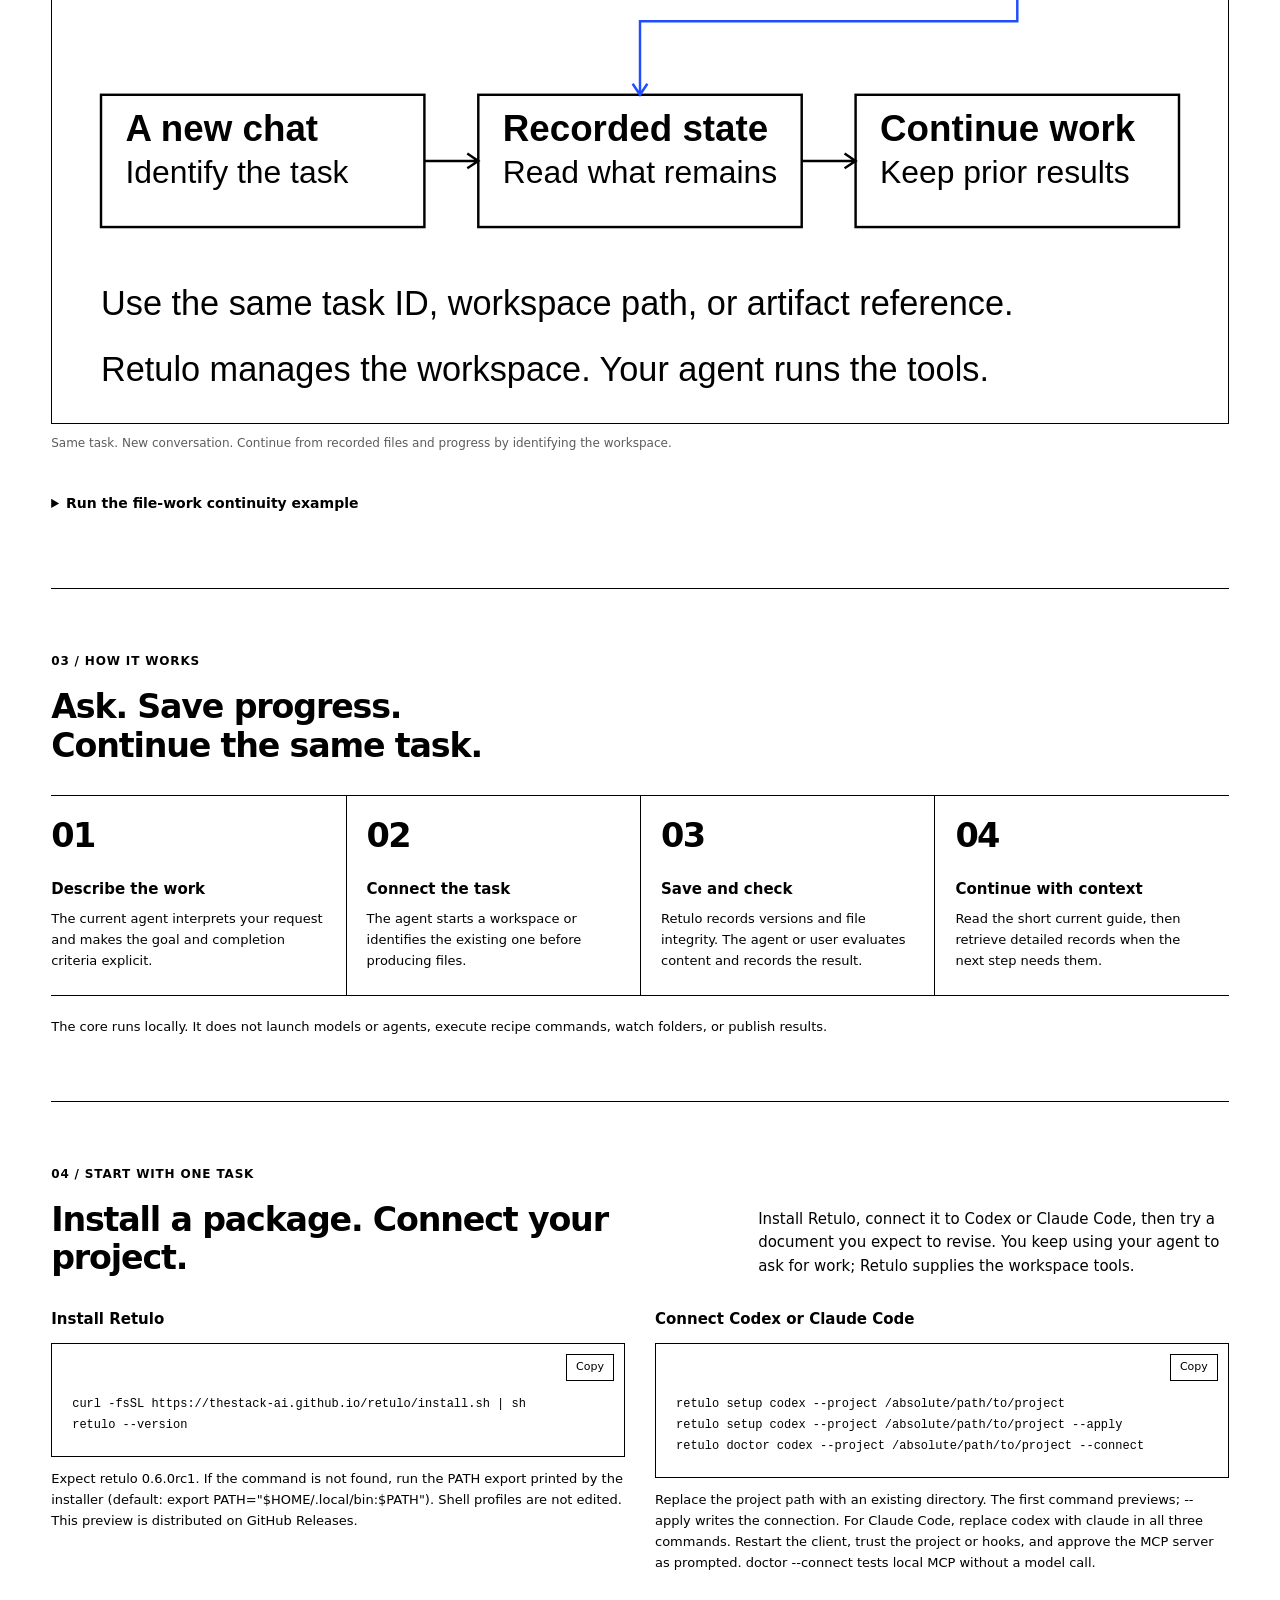
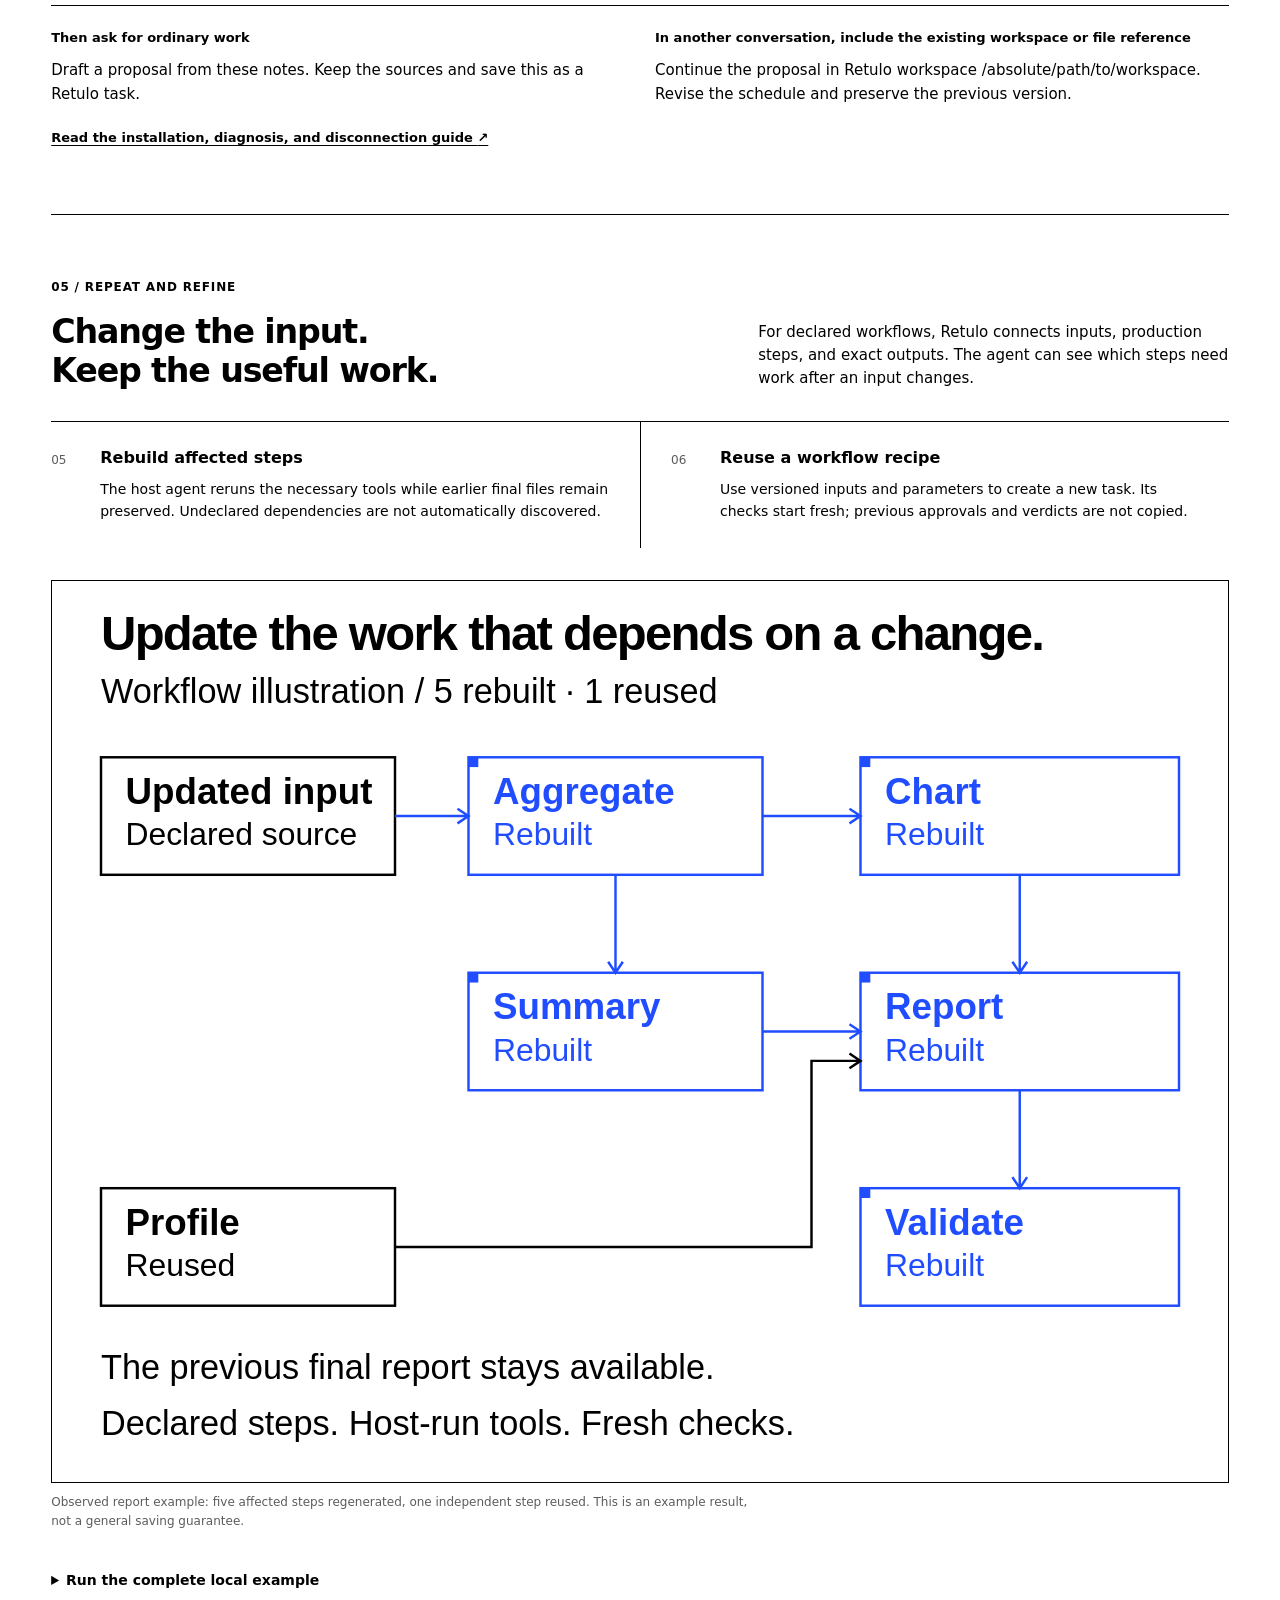
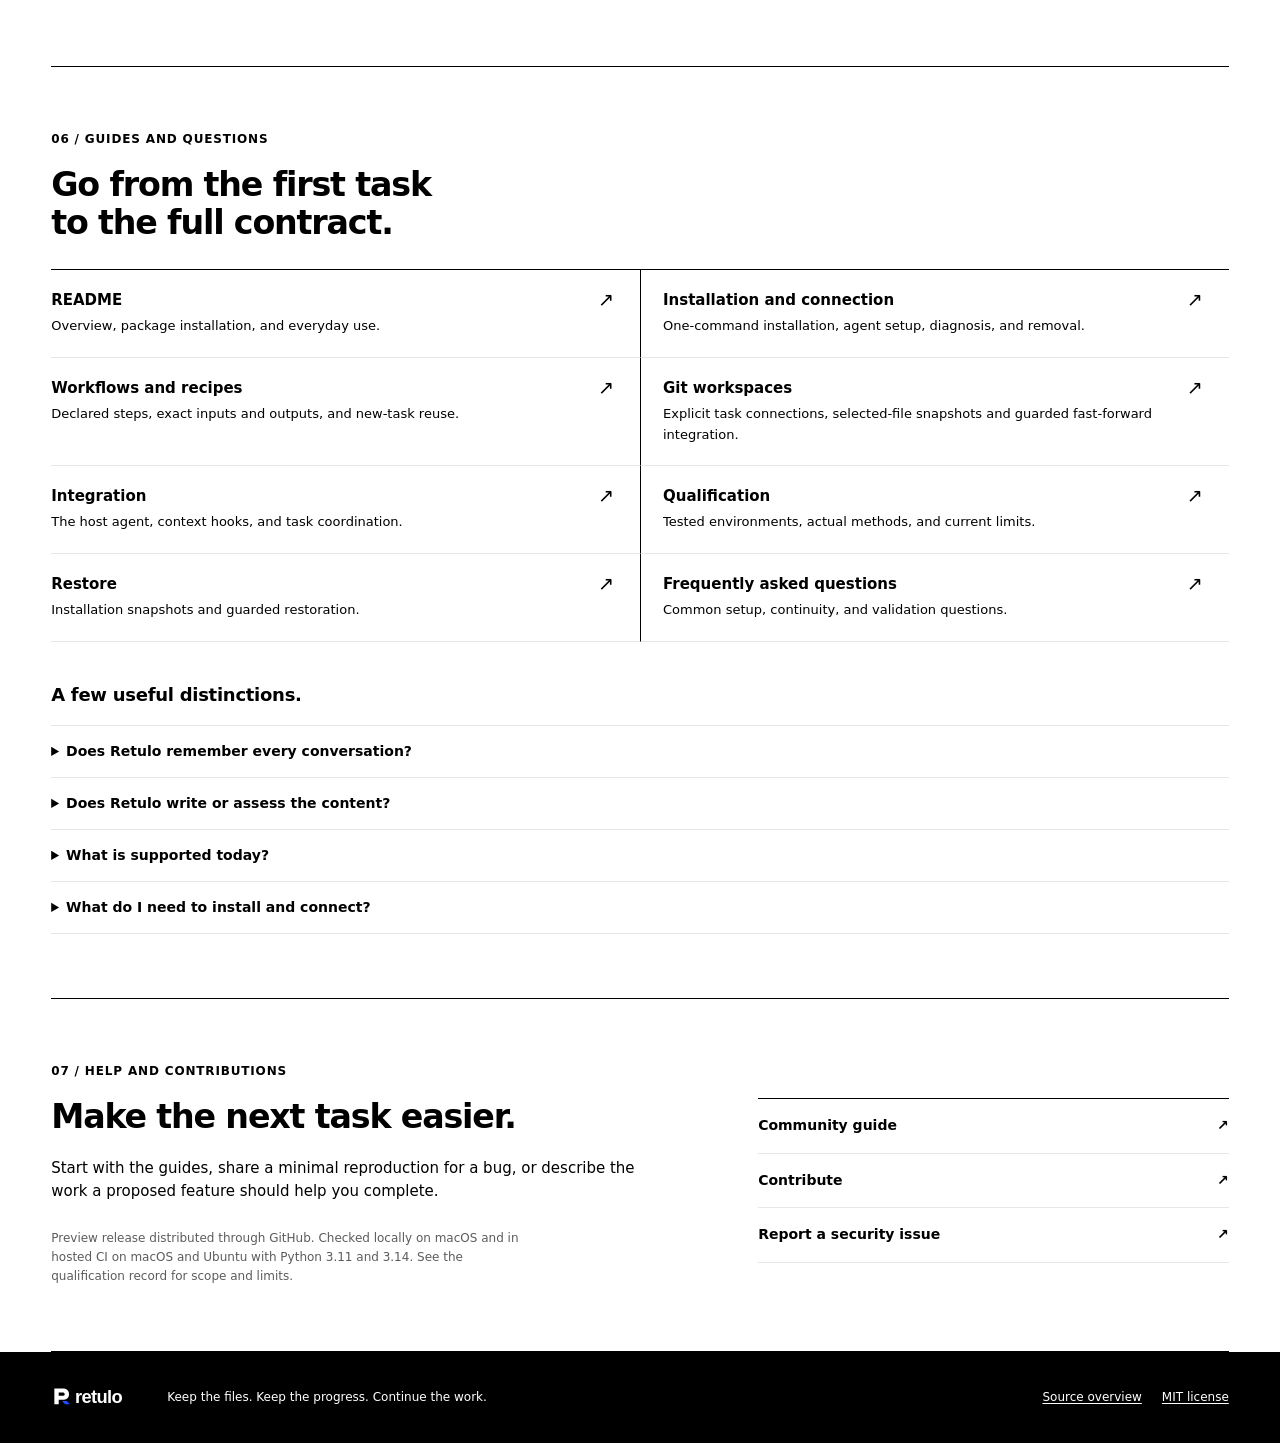
==== commit 0c8f9572: "Publish the Retulo v3 walkthrough" ====
--- a/site/index.html
+++ b/site/index.html
@@ -21,7 +21,7 @@
   <link rel="alternate" hreflang="x-default" href="https://thestack-ai.github.io/retulo/site/">
   <script type="application/ld+json">{"@context": "https://schema.org", "@type": "SoftwareSourceCode", "name": "Retulo", "description": "Keep source files, output versions, decisions and next steps together. Continue document and code tasks with Codex or Claude Code using the same local workspace.", "url": "https://thestack-ai.github.io/retulo/site/", "softwareVersion": "0.6.0rc1", "programmingLanguage": "Python", "runtimePlatform": "Python 3.11+", "operatingSystem": "macOS", "license": "https://opensource.org/license/mit", "inLanguage": "en", "codeRepository": "https://github.com/TheStack-ai/retulo"}</script>
   <link rel="icon" type="image/svg+xml" href="../assets/brand/symbol.svg">
-  <link rel="stylesheet" href="styles.css?v=31d3d98bb553">
+  <link rel="stylesheet" href="styles.css?v=32afe0b9965f">
   <script defer src="app.js?v=313cf9c6bd0a"></script>
 </head>
 <body>
@@ -35,11 +35,24 @@
   <section class="hero" id="overview" aria-labelledby="hero-title">
     <div><p class="eyebrow"><span class="status-dot" aria-hidden="true"></span>PREVIEW RELEASE<span class="version-tag">0.6.0rc1</span></p>
       <h1 id="hero-title">Keep AI work<br>ready to continue.</h1><p class="hero-intro">Retulo is an open-source local tool for Codex and Claude Code. It keeps source files, output versions, decisions and next steps together. Give your agent the task ID or workspace path to pick up the work in another chat.</p>
-      <div class="hero-actions"><a class="button primary" href="#quick-start">Install Retulo<span class="arrow" aria-hidden="true">↗</span></a><a class="button" href="#use-cases">See when to use it<span class="arrow" aria-hidden="true">↓</span></a></div>
+      <div class="hero-actions"><a class="button primary" href="#quick-start">Install Retulo<span class="arrow" aria-hidden="true">↗</span></a><a class="button" href="#demo">Watch the 60-second demo<span class="arrow" aria-hidden="true">↓</span></a></div>
     </div>
     <aside class="workspace-ledger" aria-label="WHAT A WORKSPACE KEEPS"><div class="ledger-top"><p>WHAT A WORKSPACE KEEPS</p><h2>The files.<br>The progress.<br>The next step.</h2></div><div class="ledger-lines"><div class="ledger-line"><span>01</span><span>Source material</span></div><div class="ledger-line"><span>02</span><span>Output versions</span></div><div class="ledger-line"><span>03</span><span>Decisions and remaining work</span></div><div class="ledger-line"><span>04</span><span>Checks and approvals</span></div></div></aside>
   </section>
   <div class="facts" aria-label="Retulo 0.6.0rc1"><div class="fact"><strong>Documents + code</strong><span>Tasks with files to keep</span></div><div class="fact"><strong>On your machine</strong><span>Local workspace storage</span></div><div class="fact"><strong>Codex · Claude</strong><span>Use through your agent</span></div><div class="fact"><strong>MIT</strong><span>Open source</span></div></div>
+  <section class="section video-demo" id="demo" aria-labelledby="video-title">
+    <p class="section-label">60-SECOND DEMO</p><div class="section-heading"><h2 id="video-title">One task. A new chat. Both versions kept.</h2><p>Create a first draft, then open a new Codex conversation to revise it. Follow the same task ID and see the earlier version stay intact.</p></div>
+    <figure class="demo-player">
+      <video controls playsinline preload="metadata" width="1280" height="720" poster="../assets/demo/retulo-60s-poster.jpg" aria-labelledby="video-title" aria-describedby="video-caption video-subtitles">
+        <source src="../assets/demo/retulo-60s.mp4" type="video/mp4">
+        <track kind="subtitles" src="../assets/demo/retulo-60s.en.vtt" srclang="en" label="English" default><track kind="subtitles" src="../assets/demo/retulo-60s.ko.vtt" srclang="ko" label="한국어"><track kind="subtitles" src="../assets/demo/retulo-60s.zh-CN.vtt" srclang="zh-CN" label="简体中文">
+        <p>Your browser cannot play this video. <a href="../assets/demo/retulo-60s.mp4">Download the 60-second video</a></p>
+      </video>
+      <figcaption id="video-caption">A proposal revision across two real Codex conversations, edited into 60 seconds. The video includes a recorded Retulo command replay on the same fictional demo task. The run record and both file versions are available to inspect.</figcaption>
+    </figure>
+    <p class="video-subtitles" id="video-subtitles">English video with English, Korean and Simplified Chinese subtitles.</p>
+    <div class="video-links"><a href="https://github.com/TheStack-ai/retulo/blob/main/examples/real-session/README.md">Read the run record <span aria-hidden="true">↗</span></a><a href="../assets/demo/retulo-60s.mp4" download>Download the 60-second video <span aria-hidden="true">↓</span></a></div>
+  </section>
   <section class="section" id="use-cases" aria-labelledby="cases-title">
     <p class="section-label">01 / WHEN TO USE RETULO</p><div class="section-heading"><h2 id="cases-title">Work that takes more than one chat.</h2><p>Use Retulo when the next revision needs the files, choices and progress from the last one.</p></div>
     <div class="use-cases"><article class="use-case"><h3>Revise a proposal</h3><p class="case-situation">You have a draft, source notes and another round of feedback.</p><p>Keep managed output versions and decisions together, then identify the same task to revise it in another chat.</p></article><article class="use-case"><h3>Update a recurring report</h3><p class="case-situation">New figures arrive after you have finished the report.</p><p>For a workflow with declared steps, see what needs rebuilding. Reuse a saved recipe to start the next report with fresh checks.</p></article><article class="use-case"><h3>Work on code in parallel</h3><p class="case-situation">Two features need separate working folders in one repository.</p><p>Connect each task to a Git worktree. Preserve selected files, review integration, and clean up a managed worktree as a separate action.</p></article></div><p class="note">Retulo manages the task record. Your connected agent performs the work. Git worktree creation requires a configured allowed directory.</p>
--- a/site/styles.css
+++ b/site/styles.css
@@ -7,3 +7,5 @@
 @media(max-width:720px){.use-cases{grid-template-columns:1fr}.use-case,.use-case+.use-case{padding:22px 0;border-left:0}.use-case+.use-case{border-top:1px solid var(--soft-rule)}.use-case h3{font-size:1rem;margin-bottom:10px}.use-case p{font-size:.8125rem}.fact strong{font-size:1.2rem}}
 
 @media(max-width:720px){html[lang=zh-CN] .section-heading h2,html[lang=zh-CN] .single-heading{word-break:normal;overflow-wrap:anywhere}}
+
+.demo-player{margin:0}.demo-player video{display:block;width:100%;height:auto;aspect-ratio:16/9;border:1px solid var(--ink);background:var(--ink)}.demo-player video:focus-visible{outline:3px solid var(--signal);outline-offset:5px}.demo-player figcaption{margin-top:12px;color:var(--muted);font-size:.8125rem;line-height:1.65;max-width:110ch}.video-subtitles{font-size:.75rem;color:var(--muted);margin:10px 0 0}.video-links{display:flex;flex-wrap:wrap;gap:12px 24px;margin-top:16px;font-size:.8125rem;font-weight:600}.video-links a{min-height:44px;display:inline-flex;align-items:center;gap:8px}@media(max-width:720px){.demo-player figcaption{font-size:.75rem}.video-subtitles{font-size:.6875rem}.video-links{font-size:.75rem;gap:8px 20px}}
